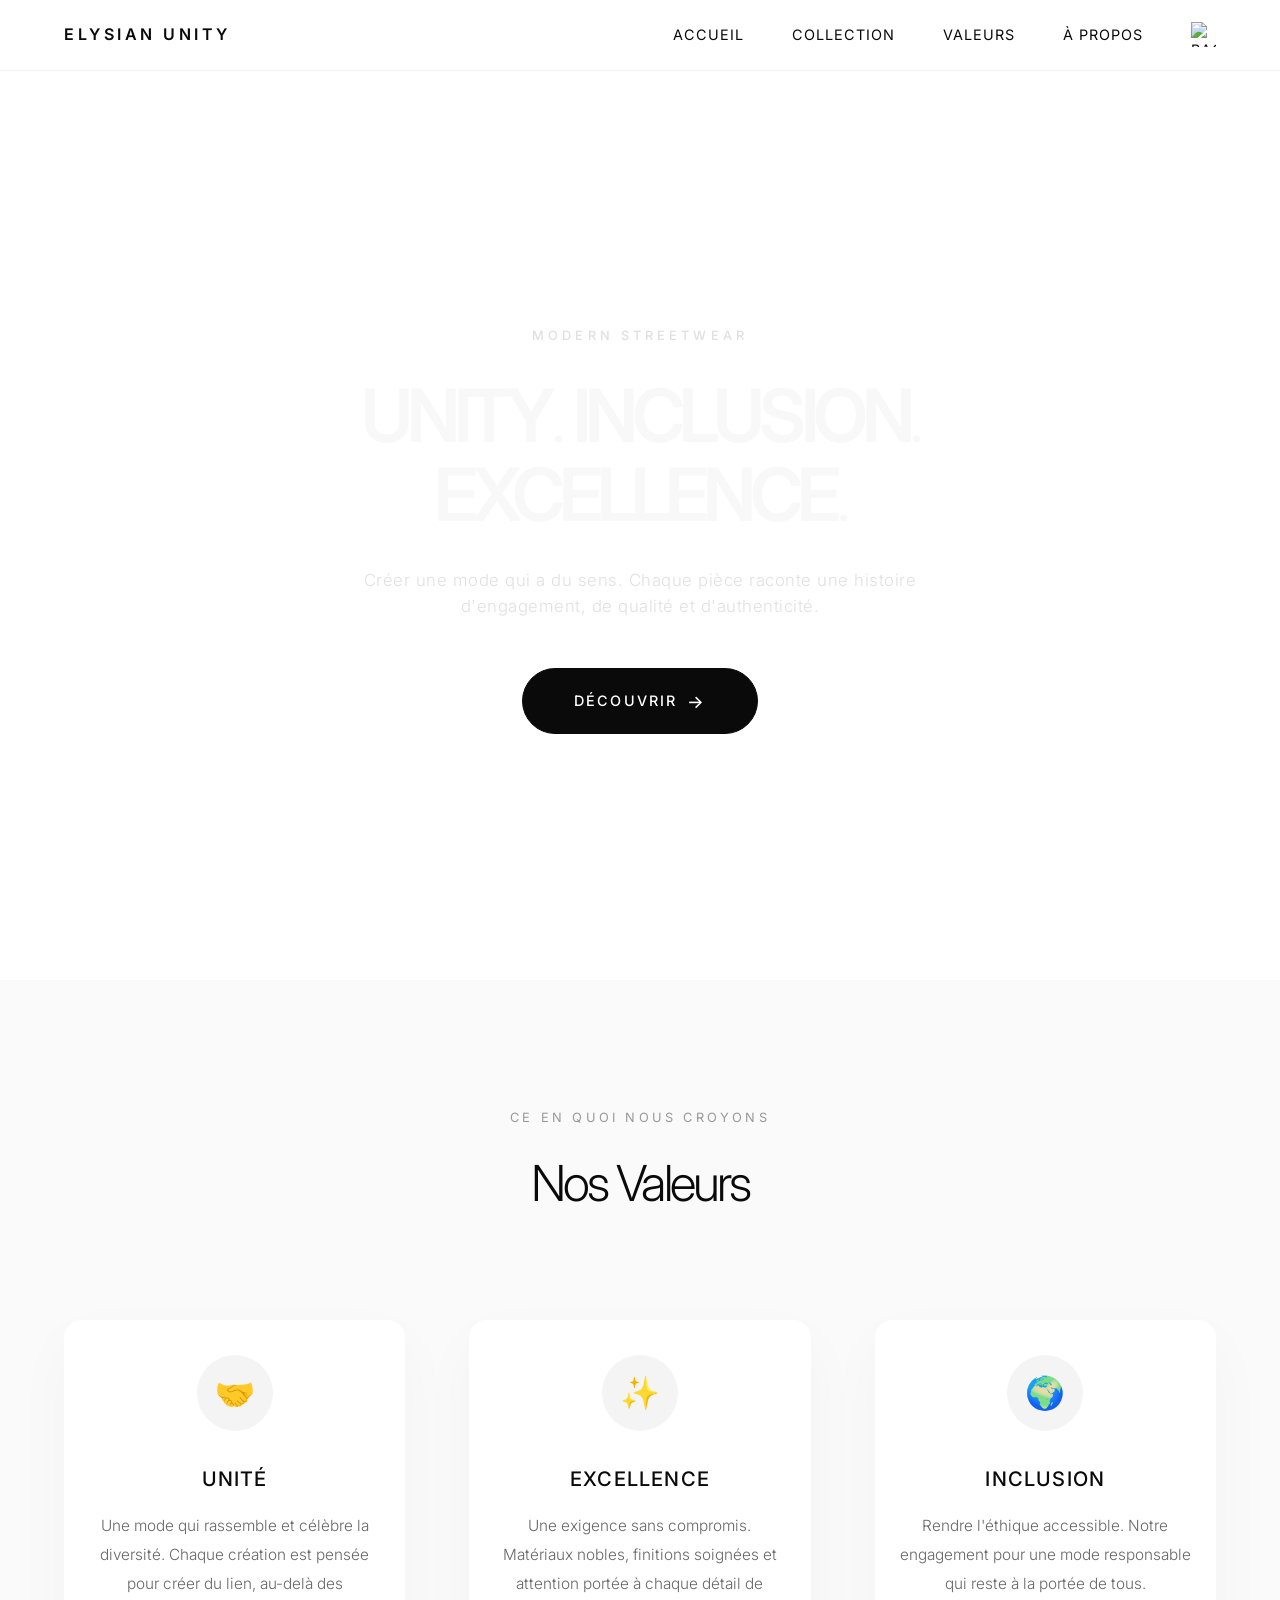
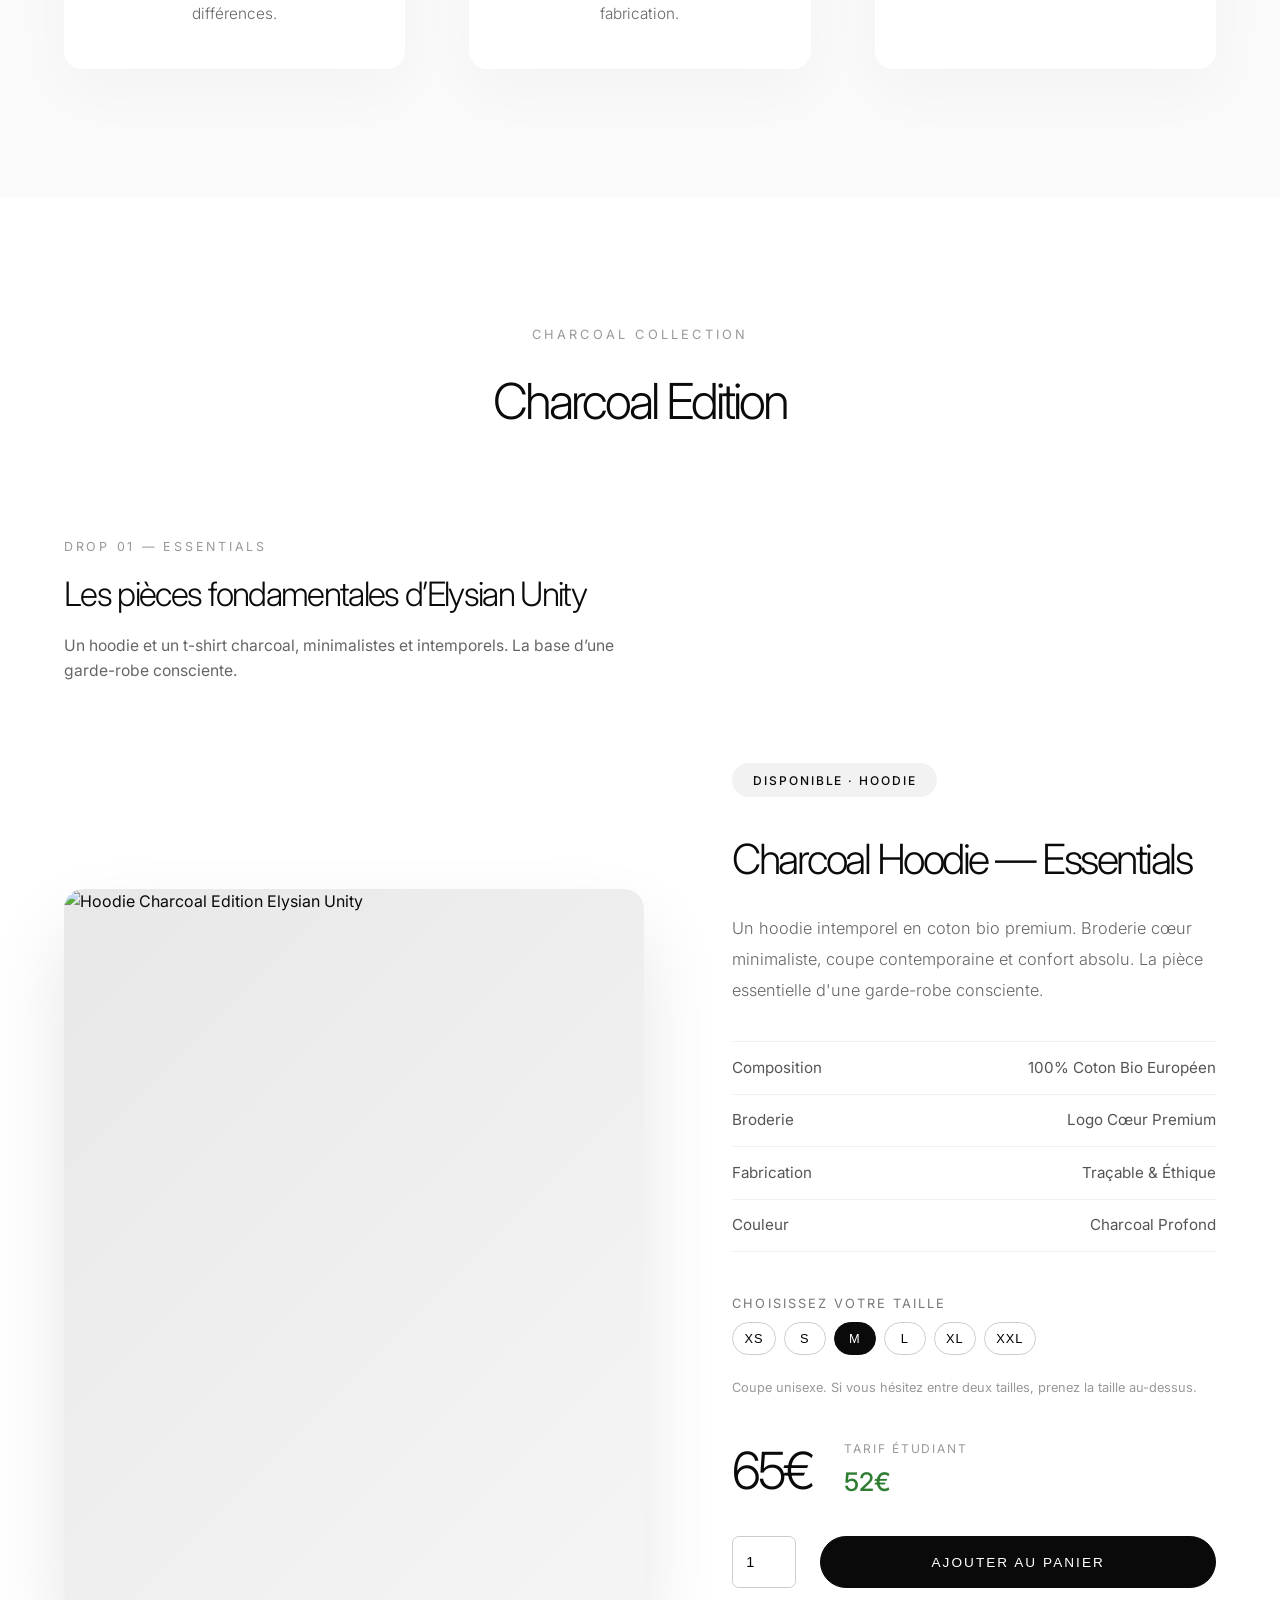
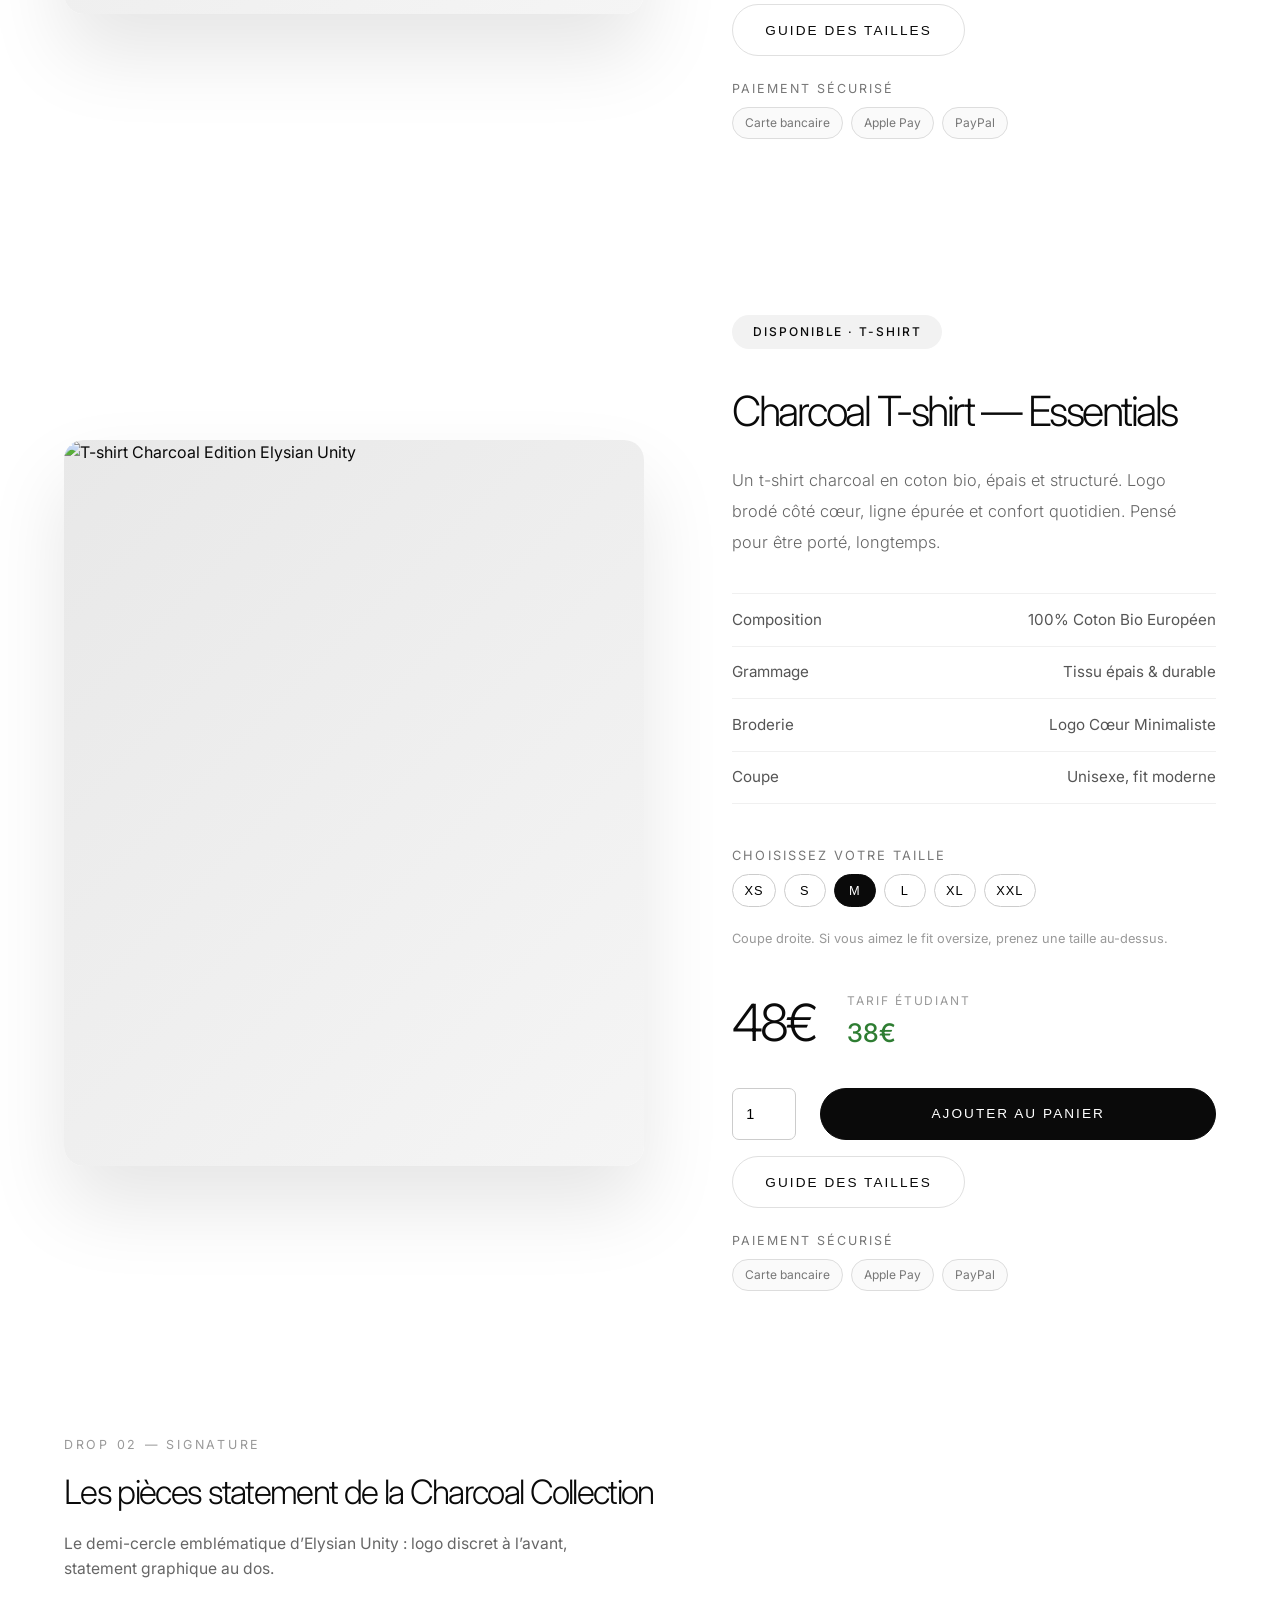
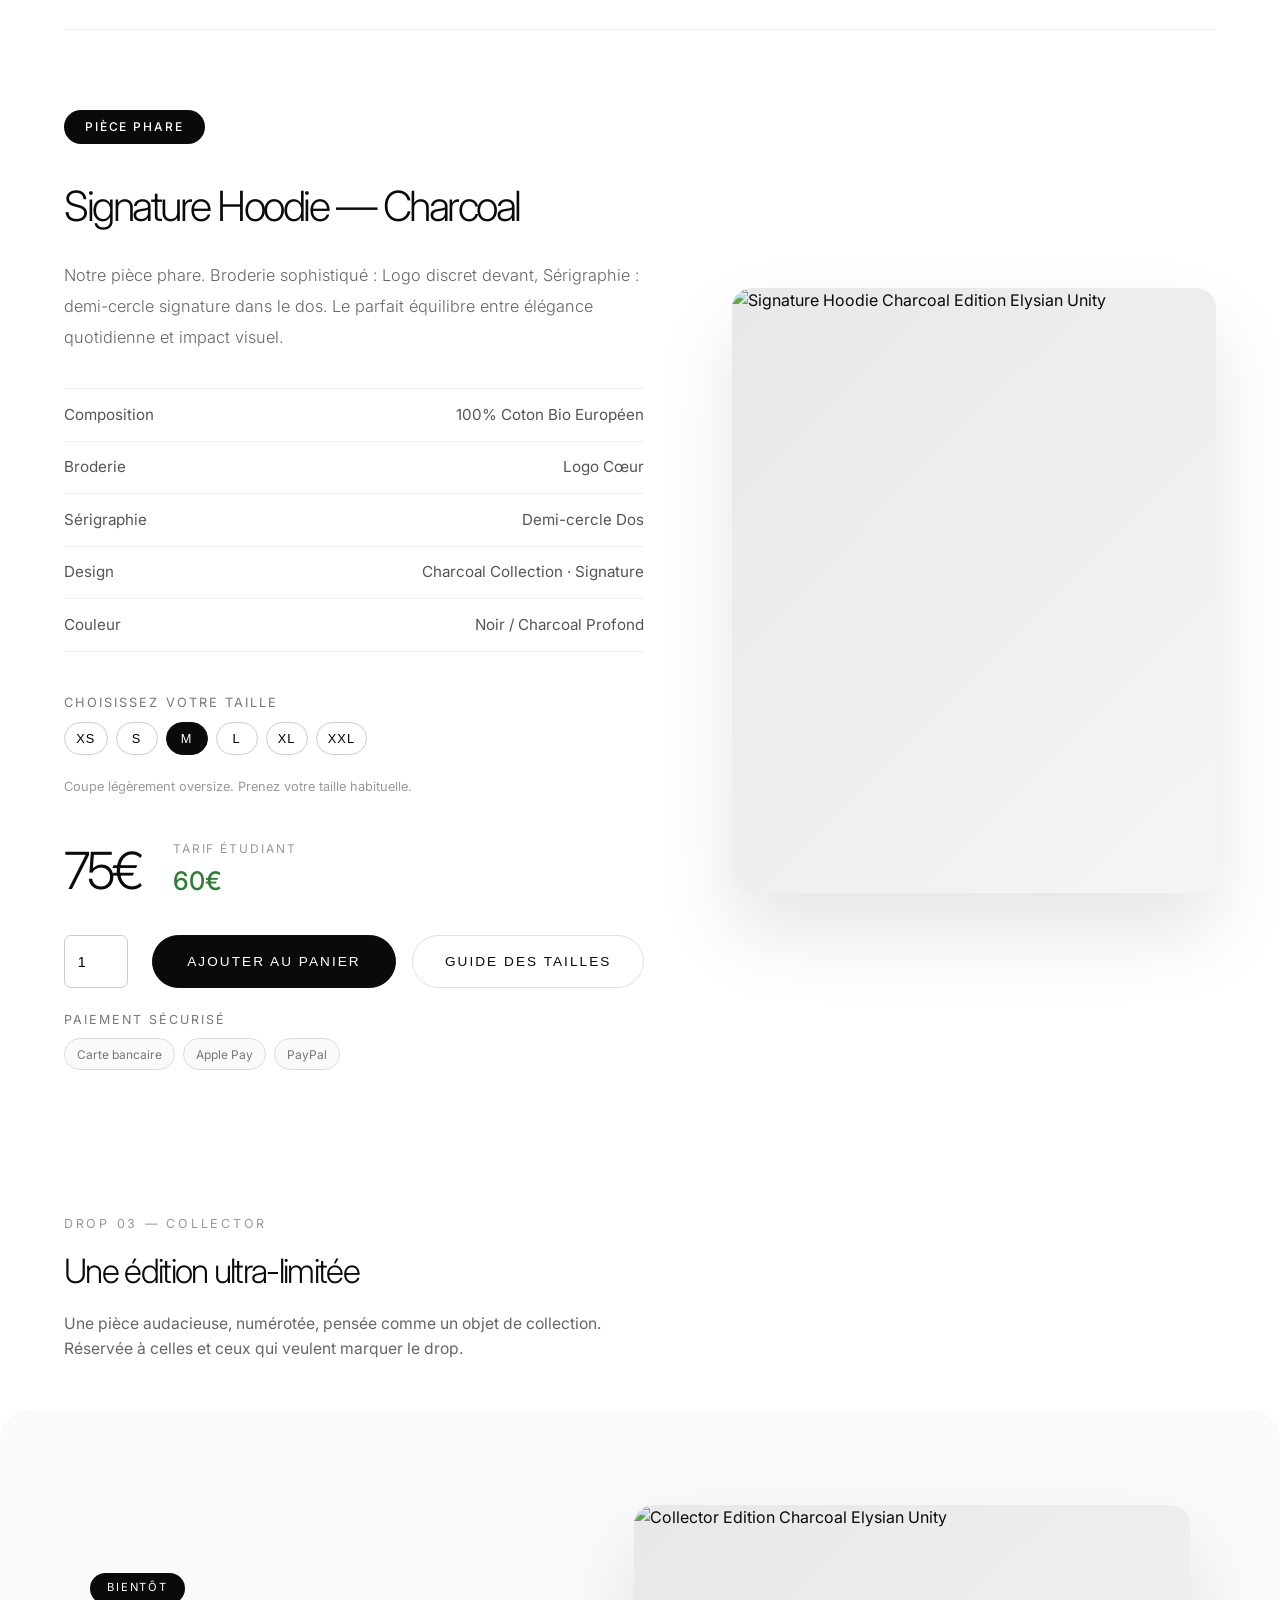
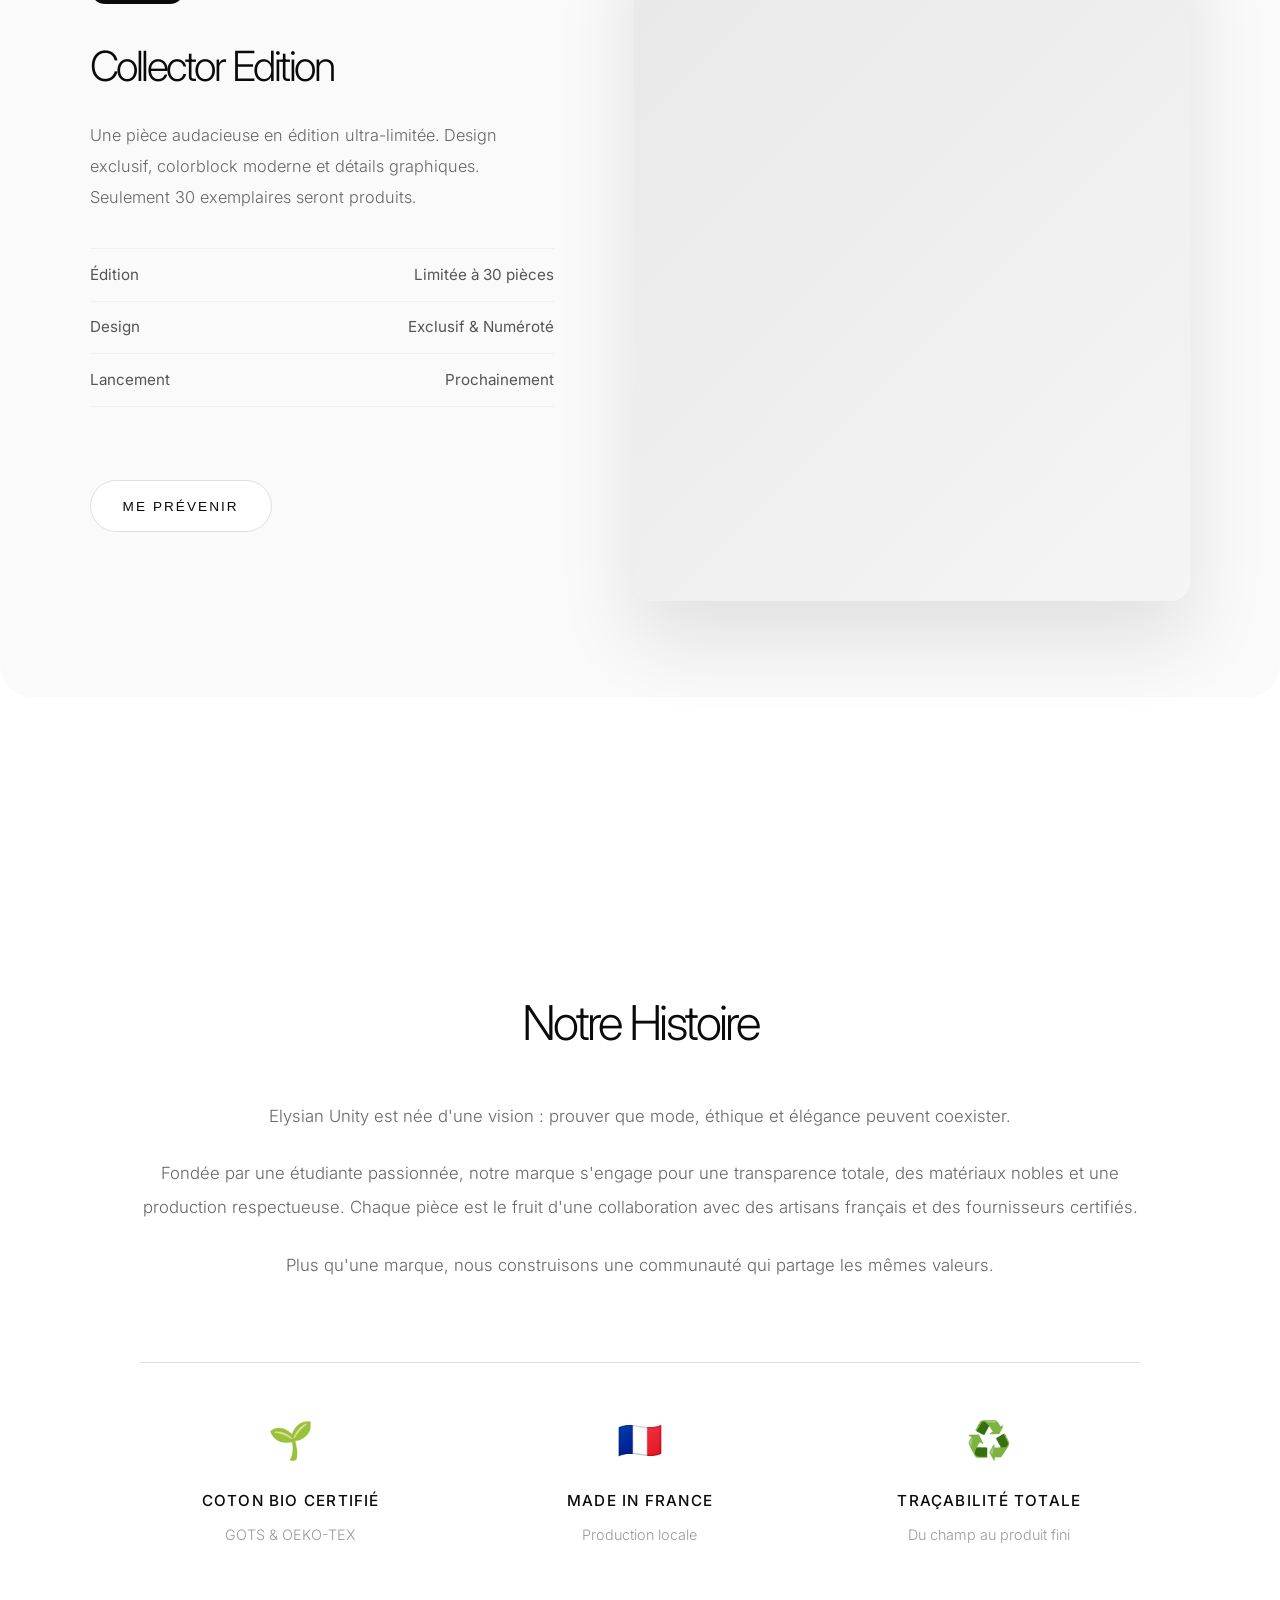
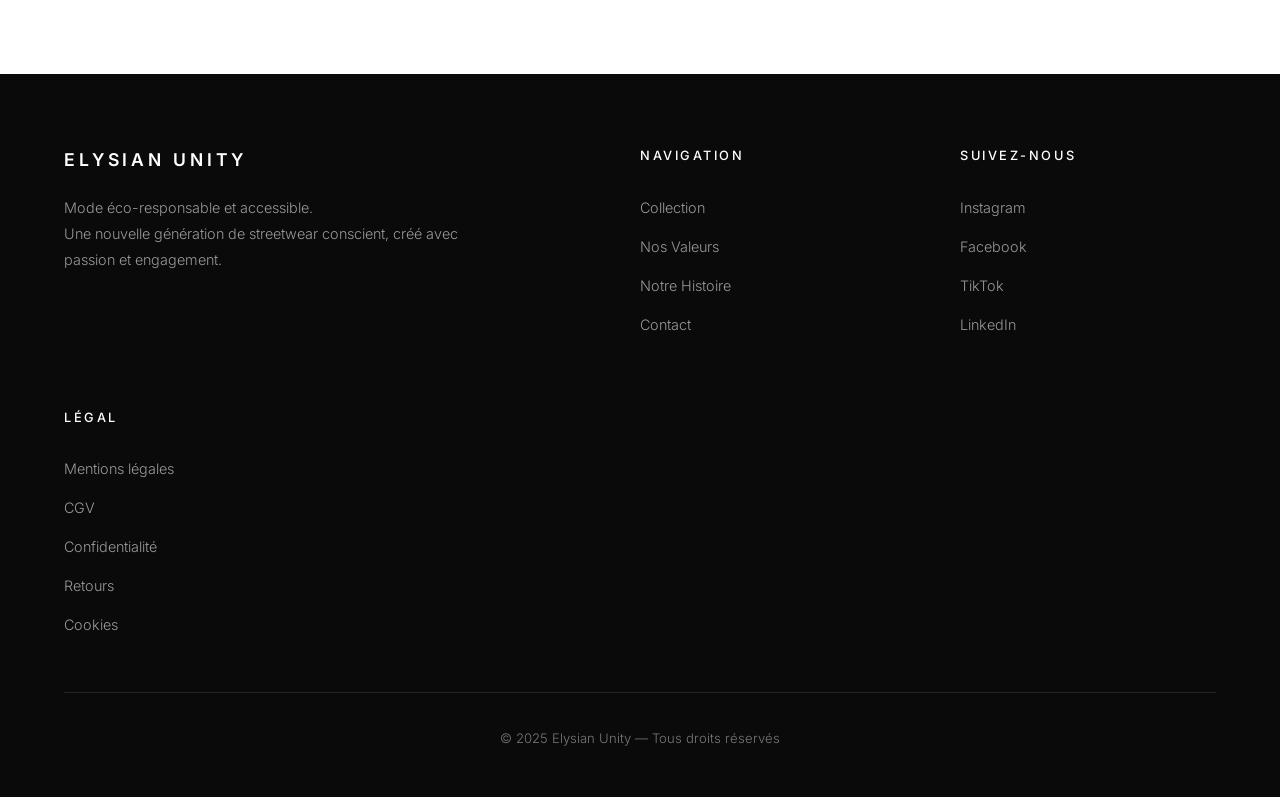
==== index.html @ bc94ec1a "feat: add full legal pages + fix student discount & checkout total calculation" ====
<!DOCTYPE html>
<html lang="fr">
<head>
    <meta charset="UTF-8">
    <meta name="viewport" content="width=device-width, initial-scale=1.0">
    <title>Elysian Unity - Official Website</title>
    <link href="https://fonts.googleapis.com/css2?family=Inter:wght@300;400;500;600;700&display=swap" rel="stylesheet">
    <link rel="stylesheet" href="globals.css">
    <link rel="icon" type="image/png" href="/public/favicon.png">
</head>
<body>
    <header>
        <nav>
            <div class="logo">ELYSIAN UNITY</div>
            <button id="nav-toggle" class="hamburger" aria-expanded="false" aria-controls="nav-menu" aria-label="Ouvrir le menu">
                <span class="hamburger-box">
                    <span class="hamburger-inner"></span>
                </span>
            </button>
            <div id="nav-menu" class="nav-menu">
                <ul class="nav-links">
                    <li><a href="#accueil">Accueil</a></li>
                    <li><a href="#collection">Collection</a></li>
                    <li><a href="#valeurs">Valeurs</a></li>
                    <li><a href="#about">À Propos</a></li>
                    <li>
                        <a href="./cart/checkout.html" class="cart-link">
                            <img src="/public/bag.png" alt="bag" width="25" height="25">
                            <span id="cart-counter"></span>
                        </a>
                    </li>
                </ul>
            </div>
        </nav>
    </header>

    <!-- Hero Section -->
    <section class="hero fade-in" id="accueil">
        <div class="hero-content">
            <div class="hero-subtitle">Modern Streetwear</div>
            <h1><strong>UNITY</strong>. <strong>INCLUSION</strong>. <strong>EXCELLENCE</strong>.</h1>
            <p class="hero-description">
                Créer une mode qui a du sens. Chaque pièce raconte une histoire d'engagement, de qualité et d'authenticité.
            </p>
            <a href="#collection" class="cta-button">
                DÉCOUVRIR
                <span>→</span>
            </a>
        </div>
    </section>

    <!-- Values Section -->
    <section class="values" id="valeurs">
        <div class="values-container">
            <div class="section-header">
                <div class="section-subtitle">Ce en quoi nous croyons</div>
                <h2 class="section-title">Nos Valeurs</h2>
            </div>
            <div class="values-grid">
                <div class="value-card">
                    <div class="value-icon">🤝</div>
                    <h3>Unité</h3>
                    <p>Une mode qui rassemble et célèbre la diversité. Chaque création est pensée pour créer du lien, au-delà des différences.</p>
                </div>
                <div class="value-card">
                    <div class="value-icon">✨</div>
                    <h3>Excellence</h3>
                    <p>Une exigence sans compromis. Matériaux nobles, finitions soignées et attention portée à chaque détail de fabrication.</p>
                </div>
                <div class="value-card">
                    <div class="value-icon">🌍</div>
                    <h3>Inclusion</h3>
                    <p>Rendre l'éthique accessible. Notre engagement pour une mode responsable qui reste à la portée de tous.</p>
                </div>
            </div>
        </div>
    </section>

    <!-- Products Section -->
    <section class="products" id="collection">
        <div class="products-container">
            <!-- En-tête collection -->
            <div class="section-header">
                <div class="section-subtitle">Charcoal Collection</div>
                <h2 class="section-title">Charcoal Edition</h2>
            </div>

            <!-- DROP 01 – Essentials -->
            <div class="drop-header">
                <div class="drop-kicker">Drop 01 — Essentials</div>
                <h3 class="drop-title">Les pièces fondamentales d’Elysian Unity</h3>
                <p class="drop-subtitle">
                    Un hoodie et un t-shirt charcoal, minimalistes et intemporels. La base d’une garde-robe consciente.
                </p>
            </div>

            <!-- Hoodie Essentials -->
            <div class="product-hero">
                <div class="product-image-large">
                    <img src="/public/charcoal_hoodie.png" alt="Hoodie Charcoal Edition Elysian Unity">
                </div>
                <div class="product-details">
                    <span class="product-tag">Disponible · Hoodie</span>
                    <h2>Charcoal Hoodie — Essentials</h2>
                    <p class="product-description">
                        Un hoodie intemporel en coton bio premium. Broderie cœur minimaliste, coupe contemporaine et confort absolu. La pièce essentielle d'une garde-robe consciente.
                    </p>
                    <ul class="product-features">
                        <li><span>Composition</span> <span>100% Coton Bio Européen</span></li>
                        <li><span>Broderie</span> <span>Logo Cœur Premium</span></li>
                        <li><span>Fabrication</span> <span>Traçable & Éthique</span></li>
                        <li><span>Couleur</span> <span>Charcoal Profond</span></li>
                    </ul>

                    <div class="product-meta" data-product="hoodie-essentials">
                        <div class="size-label">Choisissez votre taille</div>
                        <div class="size-options">
                            <button class="size-option">XS</button>
                            <button class="size-option">S</button>
                            <button class="size-option active">M</button>
                            <button class="size-option">L</button>
                            <button class="size-option">XL</button>
                            <button class="size-option">XXL</button>
                        </div>
                        <div class="size-helper">Coupe unisexe. Si vous hésitez entre deux tailles, prenez la taille au-dessus.</div>
                    </div>

                    <div class="product-pricing">
                        <div class="price-main">65€</div>
                        <div class="price-student">
                            <div class="price-student-label">Tarif Étudiant</div>
                            <div class="price-student-amount">52€</div>
                        </div>
                    </div>
                    <div class="product-cta">
                        <input class="qty-input" type="number" min="1" value="1" aria-label="Quantité">
                        <button class="btn-primary add-to-cart" 
                            data-id="hoodie-essentials" 
                            data-name="Hoodie Essentials"
                            data-price="65"
                            data-image="/public/charcoal_hoodie.png">
                            Ajouter au panier
                        </button>
                        <button class="btn-secondary size-guide-btn" data-product="hoodie">Guide des tailles</button>
                    </div>
                    <div class="payment-methods">
                        <div class="payment-title">Paiement sécurisé</div>
                        <div class="payment-pills">
                            <div class="payment-pill">Carte bancaire</div>
                            <div class="payment-pill">Apple Pay</div>
                            <div class="payment-pill">PayPal</div>
                        </div>
                    </div>
                </div>
            </div>

            <!-- T-shirt Essentials -->
            <div class="product-hero" style="margin-top: 3rem;">
                <div class="product-image-large">
                    <img src="/public/charcoal_tshirt.png" alt="T-shirt Charcoal Edition Elysian Unity">
                </div>
                <div class="product-details">
                    <span class="product-tag">Disponible · T-shirt</span>
                    <h2>Charcoal T-shirt — Essentials</h2>
                    <p class="product-description">
                        Un t-shirt charcoal en coton bio, épais et structuré. Logo brodé côté cœur, ligne épurée et confort quotidien. Pensé pour être porté, longtemps.
                    </p>
                    <ul class="product-features">
                        <li><span>Composition</span> <span>100% Coton Bio Européen</span></li>
                        <li><span>Grammage</span> <span>Tissu épais & durable</span></li>
                        <li><span>Broderie</span> <span>Logo Cœur Minimaliste</span></li>
                        <li><span>Coupe</span> <span>Unisexe, fit moderne</span></li>
                    </ul>

                    <div class="product-meta" data-product="tshirt-essentials">
                        <div class="size-label">Choisissez votre taille</div>
                        <div class="size-options">
                            <button class="size-option">XS</button>
                            <button class="size-option">S</button>
                            <button class="size-option active">M</button>
                            <button class="size-option">L</button>
                            <button class="size-option">XL</button>
                            <button class="size-option">XXL</button>
                        </div>
                        <div class="size-helper">Coupe droite. Si vous aimez le fit oversize, prenez une taille au-dessus.</div>
                    </div>

                    <div class="product-pricing">
                        <div class="price-main">48€</div>
                        <div class="price-student">
                            <div class="price-student-label">Tarif Étudiant</div>
                            <div class="price-student-amount">38€</div>
                        </div>
                    </div>
                    <div class="product-cta">
                        <input class="qty-input" type="number" min="1" value="1" aria-label="Quantité" style="width:64px; margin-right:0.5rem;">
                        <button class="btn-primary add-to-cart" 
                            data-id="tshirt-essentials" 
                            data-name="T-shirt Essentials"
                            data-price="45"
                            data-image="/public/charcoal_tshirt.png">
                            Ajouter au panier
                        </button>
                        <button class="btn-secondary size-guide-btn" data-product="tshirt">Guide des tailles</button>
                    </div>
                    <div class="payment-methods">
                        <div class="payment-title">Paiement sécurisé</div>
                        <div class="payment-pills">
                            <div class="payment-pill">Carte bancaire</div>
                            <div class="payment-pill">Apple Pay</div>
                            <div class="payment-pill">PayPal</div>
                        </div>
                    </div>
                </div>
            </div>

            <!-- DROP 02 – Signature -->
            <div class="drop-header">
                <div class="drop-kicker">Drop 02 — Signature</div>
                <h3 class="drop-title">Les pièces statement de la Charcoal Collection</h3>
                <p class="drop-subtitle">
                    Le demi-cercle emblématique d’Elysian Unity : logo discret à l’avant, statement graphique au dos.
                </p>
            </div>

            <!-- Signature Edition -->
            <div class="product-hero" style="padding-top: 3rem; border-top: 1px solid #f0f0f0;">
                <div class="product-details">
                    <span class="product-tag" style="background: #0a0a0a; color: white;">Pièce phare</span>
                    <h2>Signature Hoodie — Charcoal</h2>
                    <p class="product-description">
                        Notre pièce phare. Broderie sophistiqué : Logo discret devant, Sérigraphie : demi-cercle signature dans le dos. 
                        Le parfait équilibre entre élégance quotidienne et impact visuel.
                    </p>
                    <ul class="product-features">
                        <li><span>Composition</span> <span>100% Coton Bio Européen</span></li>
                        <li><span>Broderie</span> <span>Logo Cœur</span></li>
                        <li><span>Sérigraphie</span> <span>Demi-cercle Dos</span></li>
                        <li><span>Design</span> <span>Charcoal Collection · Signature</span></li>
                        <li><span>Couleur</span> <span>Noir / Charcoal Profond</span></li>
                    </ul>

                    <div class="product-meta" data-product="hoodie-signature">
                        <div class="size-label">Choisissez votre taille</div>
                        <div class="size-options">
                            <button class="size-option">XS</button>
                            <button class="size-option">S</button>
                            <button class="size-option active">M</button>
                            <button class="size-option">L</button>
                            <button class="size-option">XL</button>
                            <button class="size-option">XXL</button>
                        </div>
                        <div class="size-helper">Coupe légèrement oversize. Prenez votre taille habituelle.</div>
                    </div>

                    <div class="product-pricing">
                        <div class="price-main">75€</div>
                        <div class="price-student">
                            <div class="price-student-label">Tarif Étudiant</div>
                            <div class="price-student-amount">60€</div>
                        </div>
                    </div>
                    <div class="product-cta">
                        <input class="qty-input" type="number" min="1" value="1" aria-label="Quantité" style="width:64px; margin-right:0.5rem;">
                        <button class="btn-primary add-to-cart"
                            data-id="hoodie-signature"
                            data-name="Signature Hoodie"
                            data-price="75"
                            data-image="/public/charcoal edition drop 2.png">
                            Ajouter au panier
                        </button>
                        <button class="btn-secondary size-guide-btn" data-product="hoodie">Guide des tailles</button>
                    </div>
                    <div class="payment-methods">
                        <div class="payment-title">Paiement sécurisé</div>
                        <div class="payment-pills">
                            <div class="payment-pill">Carte bancaire</div>
                            <div class="payment-pill">Apple Pay</div>
                            <div class="payment-pill">PayPal</div>
                        </div>
                    </div>
                </div>
                <div class="product-image-large">
                    <img src="/public/charcoal edition drop 2.png" alt="Signature Hoodie Charcoal Edition Elysian Unity">
                </div>
            </div>

            <!-- DROP 03 – Collector -->
            <div class="drop-header">
                <div class="drop-kicker">Drop 03 — Collector</div>
                <h3 class="drop-title">Une édition ultra-limitée</h3>
                <p class="drop-subtitle">
                    Une pièce audacieuse, numérotée, pensée comme un objet de collection. Réservée à celles et ceux qui veulent marquer le drop.
                </p>
            </div>

            <!-- Secondary Product -->
            <div class="product-secondary">
                <div class="product-details">
                    <span class="coming-soon-badge">Bientôt</span>
                    <h2>Collector Edition</h2>
                    <p class="product-description">
                        Une pièce audacieuse en édition ultra-limitée. Design exclusif, colorblock moderne et détails graphiques. 
                        Seulement 30 exemplaires seront produits.
                    </p>
                    <ul class="product-features">
                        <li><span>Édition</span> <span>Limitée à 30 pièces</span></li>
                        <li><span>Design</span> <span>Exclusif & Numéroté</span></li>
                        <li><span>Lancement</span> <span>Prochainement</span></li>
                    </ul>
                    <button class="btn-secondary" style="margin-top: 2rem;">Me prévenir</button>
                </div>
                <div class="product-image-large">
                    <img src="/public/limited_edition.jpg" alt="Collector Edition Charcoal Elysian Unity">
                </div>
            </div>
        </div>
    </section>

    <!-- About Section -->
    <section class="about" id="about">
        <div class="about-container">
            <h2>Notre Histoire</h2>
            <p class="about-text">
                Elysian Unity est née d'une vision : prouver que mode, éthique et élégance peuvent coexister. 
            </p>
            <p class="about-text">
                Fondée par une étudiante passionnée, notre marque s'engage pour une transparence totale, des matériaux nobles et une production respectueuse. Chaque pièce est le fruit d'une collaboration avec des artisans français et des fournisseurs certifiés.
            </p>
            <p class="about-text">
                Plus qu'une marque, nous construisons une communauté qui partage les mêmes valeurs.
            </p>

            <div class="about-commitment">
                <div class="commitment-item">
                    <div class="commitment-icon">🌱</div>
                    <h4>Coton Bio Certifié</h4>
                    <p>GOTS & OEKO-TEX</p>
                </div>
                <div class="commitment-item">
                    <div class="commitment-icon">🇫🇷</div>
                    <h4>Made in France</h4>
                    <p>Production locale</p>
                </div>
                <div class="commitment-item">
                    <div class="commitment-icon">♻️</div>
                    <h4>Traçabilité Totale</h4>
                    <p>Du champ au produit fini</p>
                </div>
            </div>
        </div>
    </section>

    <!-- MODAL GLOBAL GUIDE DES TAILLES -->
    <div id="size-guide-modal" class="size-modal" aria-hidden="true">
        <div class="size-modal-backdrop"></div>
        <div class="size-modal-dialog" role="dialog" aria-modal="true" aria-labelledby="size-guide-title">
            <button class="size-modal-close" aria-label="Fermer">&times;</button>

            <h2 id="size-guide-title">Guide des tailles</h2>
            <p class="size-modal-intro">
                Nos pièces ont une coupe unisexe. Si vous hésitez entre deux tailles, 
                choisissez la taille au-dessus pour un effet plus confort / oversize.
            </p>

            <div class="size-tabs">
                <button class="size-tab active" data-tab="hoodie">Hoodie</button>
                <button class="size-tab" data-tab="tshirt">T-shirt</button>
            </div>

            <div class="size-panel active" id="size-panel-hoodie">
                <h3>Hoodies — Coupe unisexe</h3>
                <p class="size-note">Mesures en cm (à plat). Comparez avec un hoodie qui vous va bien.</p>

                <div class="size-table-wrapper">
                    <table class="size-table">
                        <thead>
                            <tr>
                                <th>Taille</th>
                                <th>Poitrine</th>
                                <th>Longueur</th>
                                <th>Manches</th>
                            </tr>
                        </thead>
                        <tbody>
                            <tr><td>XS</td><td>49</td><td>65</td><td>61</td></tr>
                            <tr><td>S</td><td>51.5</td><td>68</td><td>64</td></tr>
                            <tr><td>M</td><td>54</td><td>72</td><td>65.5</td></tr>
                            <tr><td>L</td><td>57</td><td>74</td><td>67</td></tr>
                            <tr><td>XL</td><td>60</td><td>76</td><td>68.5</td></tr>
                            <tr><td>XXL</td><td>63</td><td>78</td><td>70</td></tr>
                        </tbody>
                    </table>
                </div>

                <ul class="size-tips">
                    <li>Fit classique : prenez votre taille habituelle.</li>
                    <li>Effet oversize : prenez une taille au-dessus.</li>
                    <li>Entre deux tailles : privilégiez la taille supérieure.</li>
                </ul>
            </div>

            <div class="size-panel" id="size-panel-tshirt">
                <h3>T-shirts — Coupe droite unisexe</h3>
                <p class="size-note">Mesures en cm (à plat).</p>

                <div class="size-table-wrapper">
                    <table class="size-table">
                        <thead>
                            <tr>
                                <th>Taille</th>
                                <th>Poitrine</th>
                                <th>Longueur</th>
                            </tr>
                        </thead>
                        <tbody>
                            <tr><td>XS</td><td>47</td><td>67</td></tr>
                            <tr><td>S</td><td>49.5</td><td>69</td></tr>
                            <tr><td>M</td><td>52</td><td>72</td></tr>
                            <tr><td>L</td><td>55</td><td>74</td></tr>
                            <tr><td>XL</td><td>58</td><td>76</td></tr>
                            <tr><td>XXL</td><td>61</td><td>78</td></tr>
                        </tbody>
                    </table>
                </div>

                <ul class="size-tips">
                    <li>Fit classique : prenez votre taille habituelle.</li>
                    <li>Look loose streetwear : une taille au-dessus.</li>
                </ul>
            </div>
        </div>
    </div>

   <!-- Footer -->
<footer>
    <div class="footer-content">
        
        <div class="footer-brand">
            <h3>ELYSIAN UNITY</h3>
            <p>
                Mode éco-responsable et accessible.<br>
                Une nouvelle génération de streetwear conscient, créé avec passion et engagement.
            </p>
        </div>

        <div class="footer-links">
            <h4>Navigation</h4>
            <ul>
                <li><a href="#collection">Collection</a></li>
                <li><a href="#valeurs">Nos Valeurs</a></li>
                <li><a href="#about">Notre Histoire</a></li>
                <li><a href="#">Contact</a></li>
            </ul>
        </div>

        <div class="footer-links">
            <h4>Suivez-nous</h4>
            <ul>
                <li><a href="https://www.instagram.com/elysianunity/">Instagram</a></li>
                <li><a href="https://www.facebook.com/elysianunity">Facebook</a></li>
                <li><a href="#">TikTok</a></li>
                <li><a href="#">LinkedIn</a></li>
            </ul>
        </div>

        <!-- Nouvelle colonne totalement intégrée, même design -->
        <div class="footer-links">
            <h4>Légal</h4>
            <ul>
                <li><a href="/legal/mentions-legales.html">Mentions légales</a></li>
                <li><a href="/legal/cgv.html">CGV</a></li>
                <li><a href="/legal/confidentialite.html">Confidentialité</a></li>
                <li><a href="/legal/retours.html">Retours</a></li>
                <li><a href="/legal/cookies.html">Cookies</a></li>
            </ul>
        </div>

    </div>

    <div class="footer-bottom">
        <p>© 2025 Elysian Unity — Tous droits réservés</p>
    </div>
</footer>


    <!-- Cart utilities: enable add-to-cart handlers and counter -->
    <script src="/main.js"></script>
    <script src="/cart/checkout.js"></script>
</body>
</html>
---- globals.css ----
* {
            margin: 0;
            padding: 0;
            box-sizing: border-box;
        }

        html {
            scroll-behavior: smooth;
        }

        body {
            font-family: 'Inter', sans-serif;
            color: #0a0a0a;
            background: #ffffff;
            line-height: 1.6;
            overflow-x: hidden;
        }

        /* Animations */
        @keyframes fadeInUp {
            from {
                opacity: 0;
                transform: translateY(30px);
            }
            to {
                opacity: 1;
                transform: translateY(0);
            }
        }

        .fade-in {
            animation: fadeInUp 0.8s ease-out;
        }

        /* Header */
        header {
            background: rgba(255, 255, 255, 0.95);
            backdrop-filter: blur(20px);
            padding: 1.4rem 5%;
            position: fixed;
            width: 100%;
            top: 0;
            z-index: 1000;
            border-bottom: 1px solid rgba(0,0,0,0.05);
        }

        nav {
            display: flex;
            justify-content: space-between;
            align-items: center;
            max-width: 1600px;
            margin: 0 auto;
        }

        .logo {
            font-size: 1rem;
            font-weight: 600;
            letter-spacing: 0.22em;
            color: #0a0a0a;
            text-transform: uppercase;
        }

        .nav-links {
            display: flex;
            gap: 3rem;
            list-style: none;
        }

        .nav-links a {
            text-decoration: none;
            color: #0a0a0a;
            font-weight: 400;
            font-size: 0.9rem;
            letter-spacing: 0.07em;
            text-transform: uppercase;
            transition: opacity 0.3s cubic-bezier(0.4, 0, 0.2, 1);
            position: relative;
        }

        .nav-links a::after {
            content: '';
            position: absolute;
            bottom: -6px;
            left: 0;
            width: 0;
            height: 1px;
            background: #0a0a0a;
            transition: width 0.3s cubic-bezier(0.4, 0, 0.2, 1);
        }

        .nav-links a:hover::after {
            width: 100%;
        }
        
        #cart-counter {
        color: black;
        padding:2px 7px;
        font-size:0.75rem;
        border-radius:50%;
        margin-left:6px;
        display:none;
        }


        /* Hero Section */
        .hero {
            height: 100vh;
            display: flex;
            align-items: center;
            justify-content: center;
            text-align: center;
            position: relative;
            margin-top: 80px;
            padding: 2rem 5%;
            overflow: hidden;
        }

        .hero::before {
            content: '';
            position: absolute;
            inset: 0;
            background-image: url("/public/hero_image.png");
            background-size: cover;
            background-position: center;
            mix-blend-mode: multiply;
            pointer-events: none;
        }

        .hero-content {
            max-width: 900px;
            padding: 2rem;
            position: relative;
            z-index: 1;
        }

        .hero-subtitle {
            font-size: 0.8rem;
            letter-spacing: 0.32em;
            text-transform: uppercase;
            color: #e0e0e0;
            margin-bottom: 1.8rem;
            font-weight: 500;
        }

        .hero h1 {
            font-size: 4.6rem;
            font-weight: 300;
            margin-bottom: 2rem;
            letter-spacing: -0.08em;
            line-height: 1.08;
            color: #f8f8f8;
        }

        .hero h1 strong {
            font-weight: 600;
        }

        .hero-description {
            font-size: 1.05rem;
            color: #e0e0e0;
            margin-bottom: 3rem;
            font-weight: 300;
            letter-spacing: 0.03em;
            max-width: 650px;
            margin-left: auto;
            margin-right: auto;
        }

        .cta-button {
            display: inline-flex;
            align-items: center;
            justify-content: center;
            gap: 0.6rem;
            padding: 1.1rem 3.2rem;
            background: #0a0a0a;
            color: white;
            text-decoration: none;
            font-weight: 500;
            font-size: 0.9rem;
            letter-spacing: 0.15em;
            text-transform: uppercase;
            transition: all 0.3s cubic-bezier(0.4, 0, 0.2, 1);
            border-radius: 999px;
            border: 1px solid #0a0a0a;
        }

        .cta-button span {
            font-size: 1.1rem;
            transform: translateY(1px);
        }

        .cta-button:hover {
            background: #ffffff;
            color: #0a0a0a;
            transform: translateY(-2px);
        }

        /* Values Section */
        .values {
            padding: 8rem 5%;
            background: #fafafa;
        }

        .values-container {
            max-width: 1400px;
            margin: 0 auto;
        }

        .section-header {
            text-align: center;
            margin-bottom: 6rem;
        }

        .section-subtitle {
            font-size: 0.8rem;
            letter-spacing: 0.25em;
            text-transform: uppercase;
            color: #999;
            margin-bottom: 1rem;
        }

        .section-title {
            font-size: 3.1rem;
            font-weight: 300;
            letter-spacing: -0.06em;
        }

        .values-grid {
            display: grid;
            grid-template-columns: repeat(3, 1fr);
            gap: 4rem;
        }

        .value-card {
            text-align: center;
            padding: 2.2rem 1.5rem 2.6rem;
            border-radius: 18px;
            background: #ffffff;
            box-shadow: 0 22px 60px rgba(0,0,0,0.03);
            transition: transform 0.3s ease, box-shadow 0.3s ease;
        }

        .value-card:hover {
            transform: translateY(-6px);
            box-shadow: 0 28px 80px rgba(0,0,0,0.06);
        }

        .value-icon {
            width: 76px;
            height: 76px;
            margin: 0 auto 2rem;
            display: flex;
            align-items: center;
            justify-content: center;
            font-size: 2rem;
            background: #f4f4f4;
            border-radius: 50%;
        }

        .value-card h3 {
            font-size: 1.25rem;
            margin-bottom: 1rem;
            font-weight: 500;
            letter-spacing: 0.06em;
            text-transform: uppercase;
        }

        .value-card p {
            color: #666;
            font-size: 0.96rem;
            line-height: 1.9;
            font-weight: 300;
        }

        /* Product Showcase */
        .products {
            padding: 8rem 5% 10rem;
            background: #ffffff;
        }

        .products-container {
            max-width: 1600px;
            margin: 0 auto;
        }

        .product-hero {
            display: grid;
            grid-template-columns: 1.2fr 1fr;
            gap: 5.5rem;
            align-items: center;
            margin-bottom: 7rem;
        }

        .product-image-large {
            width: 100%;
            aspect-ratio: 4/5;
            background: linear-gradient(135deg, #e8e8e8 0%, #f5f5f5 100%);
            display: flex;
            align-items: center;
            justify-content: center;
            position: relative;
            overflow: hidden;
            border-radius: 20px;
            box-shadow: 0 40px 80px rgba(0,0,0,0.10);
            transform: translateY(0);
            transition: transform 0.35s ease, box-shadow 0.35s ease;
        }

        .product-image-large img {
            width: 100%;
            height: 100%;
            object-fit: cover;
        }

        .product-image-large:hover {
            transform: translateY(-8px);
            box-shadow: 0 55px 120px rgba(0,0,0,0.14);
        }

        .product-details {
            padding: 2rem 0;
        }

        .product-tag {
            display: inline-block;
            padding: 0.45rem 1.3rem;
            background: #f2f2f2;
            font-size: 0.75rem;
            letter-spacing: 0.16em;
            text-transform: uppercase;
            margin-bottom: 1.8rem;
            font-weight: 500;
            border-radius: 999px;
        }

        .product-details h2 {
            font-size: 2.6rem;
            font-weight: 300;
            margin-bottom: 1.3rem;
            letter-spacing: -0.06em;
        }

        .product-description {
            color: #666;
            font-size: 1.02rem;
            line-height: 1.9;
            margin-bottom: 2.2rem;
            font-weight: 300;
        }

        .product-features {
            list-style: none;
            margin-bottom: 2.6rem;
        }

        .product-features li {
            padding: 0.85rem 0;
            border-bottom: 1px solid #f0f0f0;
            font-size: 0.95rem;
            color: #555;
            display: flex;
            justify-content: space-between;
        }

        .product-features li:first-child {
            border-top: 1px solid #f0f0f0;
        }

        .product-pricing {
            display: flex;
            align-items: flex-end;
            gap: 2rem;
            margin-bottom: 1.5rem;
        }

        .price-main {
            font-size: 3.2rem;
            font-weight: 300;
            letter-spacing: -0.06em;
        }

        .price-student {
            padding-bottom: 0.6rem;
        }

        .price-student-label {
            font-size: 0.75rem;
            text-transform: uppercase;
            letter-spacing: 0.16em;
            color: #999;
            margin-bottom: 0.2rem;
        }

        .price-student-amount {
            font-size: 1.6rem;
            font-weight: 500;
            color: #2e7d32;
        }

        /* Tailles + paiement */
        .product-meta {
            margin-bottom: 2rem;
        }

        .size-label {
            font-size: 0.8rem;
            text-transform: uppercase;
            letter-spacing: 0.16em;
            color: #777;
            margin-bottom: 0.5rem;
        }

        .size-options {
            display: flex;
            flex-wrap: wrap;
            gap: 0.5rem;
            margin-bottom: 1.4rem;
        }

        .size-option {
            min-width: 42px;
            padding: 0.5rem 0.7rem;
            border-radius: 999px;
            border: 1px solid #ccc;
            background: white;
            font-size: 0.8rem;
            text-transform: uppercase;
            letter-spacing: 0.08em;
            cursor: pointer;
            transition: all 0.2s ease;
        }

        .size-option:hover {
            border-color: #0a0a0a;
        }

        .size-option.active {
            background: #0a0a0a;
            color: white;
            border-color: #0a0a0a;
        }

        .size-helper {
            font-size: 0.8rem;
            color: #999;
            margin-bottom: 1rem;
        }

        /* ===== Guide des tailles (modal) ===== */
        .size-modal {
            position: fixed;
            inset: 0;
            display: none;
            align-items: center;
            justify-content: center;
            z-index: 9999;
            font-family: 'Inter', sans-serif;
        }

        .size-modal.open {
            display: flex;
        }

        .size-modal-backdrop {
            position: absolute;
            inset: 0;
            background: rgba(0, 0, 0, 0.45);
            backdrop-filter: blur(3px);
        }

        .size-modal-dialog {
            position: relative;
            background: #ffffff;
            max-width: 720px;
            width: 90%;
            padding: 2rem 2.25rem;
            border-radius: 18px;
            box-shadow: 0 18px 45px rgba(0, 0, 0, 0.25);
            z-index: 1;
        }

        .size-modal-close {
            position: absolute;
            top: 1rem;
            right: 1.25rem;
            border: none;
            background: transparent;
            font-size: 1.6rem;
            cursor: pointer;
            line-height: 1;
            color: #111;
        }

        #size-guide-title {
            font-size: 1.4rem;
            margin-bottom: 0.5rem;
        }

        .size-modal-intro {
            font-size: 0.95rem;
            color: #555;
            margin-bottom: 1.25rem;
        }

        /* Onglets */
        .size-tabs {
            display: inline-flex;
            border-radius: 999px;
            background: #f3f3f3;
            padding: 0.25rem;
            margin-bottom: 1.5rem;
        }

        .size-tab {
            border: none;
            background: transparent;
            padding: 0.5rem 1.25rem;
            font-size: 0.9rem;
            cursor: pointer;
            border-radius: 999px;
            color: #555;
        }

        .size-tab.active {
            background: #111;
            color: #fff;
        }

        /* Panels */
        .size-panel {
            display: none;
        }

        .size-panel.active {
            display: block;
        }

        .size-note {
            font-size: 0.85rem;
            color: #666;
            margin-bottom: 0.75rem;
        }

        /* Tableau */
        .size-table-wrapper {
            overflow-x: auto;
            margin-bottom: 1rem;
        }

        .size-table {
            width: 100%;
            border-collapse: collapse;
            font-size: 0.9rem;
        }

        .size-table th,
        .size-table td {
            padding: 0.5rem 0.75rem;
            border-bottom: 1px solid #eee;
            text-align: left;
        }

        .size-table th {
            font-weight: 600;
            font-size: 0.85rem;
            color: #444;
        }

        .size-tips {
            list-style: disc;
            margin: 0.5rem 0 0;
            padding-left: 1.25rem;
            font-size: 0.85rem;
            color: #555;
        }

        .qty-input {
            width: 64px;
            padding: 0.6rem 0.8rem;
            border: 1px solid #ccc;
            border-radius: 7px;
            font-size: 0.9rem;
            margin-right: 0.5rem;
            
        }

        .product-cta {
            display: flex;
            gap: 1rem;
            flex-wrap: wrap;
            margin-bottom: 1.4rem;
        }

        .btn-primary {
            flex: 1 1 200px;
            padding: 1.1rem 2rem;
            background: #0a0a0a;
            color: white;
            border: 1px solid #0a0a0a;
            font-size: 0.85rem;
            letter-spacing: 0.15em;
            text-transform: uppercase;
            cursor: pointer;
            transition: all 0.3s cubic-bezier(0.4, 0, 0.2, 1);
            font-weight: 500;
            border-radius: 999px;
        }

        .btn-primary:hover {
            background: white;
            color: #0a0a0a;
        }

        .btn-secondary {
            padding: 1.1rem 2rem;
            background: white;
            color: #0a0a0a;
            border: 1px solid #e0e0e0;
            font-size: 0.85rem;
            letter-spacing: 0.15em;
            text-transform: uppercase;
            cursor: pointer;
            transition: all 0.3s cubic-bezier(0.4, 0, 0.2, 1);
            font-weight: 500;
            border-radius: 999px;
        }

        .btn-secondary:hover {
            border-color: #0a0a0a;
        }

        .payment-methods {
            font-size: 0.78rem;
            color: #777;
        }

        .payment-title {
            text-transform: uppercase;
            letter-spacing: 0.16em;
            margin-bottom: 0.5rem;
        }

        .payment-pills {
            display: flex;
            flex-wrap: wrap;
            gap: 0.5rem;
        }

        .payment-pill {
            padding: 0.35rem 0.75rem;
            border-radius: 999px;
            border: 1px solid #ddd;
            font-size: 0.75rem;
            background: #fafafa;
        }

        /* DROP headers */
        .drop-header {
            margin: 5rem 0 3rem;
        }

        .drop-kicker {
            font-size: 0.78rem;
            letter-spacing: 0.22em;
            text-transform: uppercase;
            color: #999;
            margin-bottom: 0.6rem;
        }

        .drop-title {
            font-size: 2.1rem;
            font-weight: 300;
            letter-spacing: -0.05em;
        }

        .drop-subtitle {
            font-size: 0.98rem;
            color: #666;
            margin-top: 0.8rem;
            max-width: 560px;
        }

        /* Secondary Product */
        .product-secondary {
            display: grid;
            grid-template-columns: 1fr 1.2fr;
            gap: 5rem;
            align-items: center;
            padding: 6rem 7vw;
            background: #fafafa;
            margin: 2rem -5vw 0;
            border-radius: 32px;
        }

        .coming-soon-badge {
            display: inline-block;
            padding: 0.4rem 1.1rem;
            background: #0a0a0a;
            color: white;
            font-size: 0.7rem;
            letter-spacing: 0.16em;
            text-transform: uppercase;
            margin-bottom: 1.8rem;
            border-radius: 999px;
        }

        /* About Section */
        .about {
            padding: 8rem 5%;
            background: white;
        }

        .about-container {
            max-width: 1000px;
            margin: 0 auto;
            text-align: center;
        }

        .about h2 {
            font-size: 3rem;
            font-weight: 300;
            margin-bottom: 2.4rem;
            letter-spacing: -0.06em;
        }

        .about-text {
            font-size: 1.05rem;
            color: #666;
            line-height: 2;
            margin-bottom: 1.5rem;
            font-weight: 300;
        }

        .about-commitment {
            display: grid;
            grid-template-columns: repeat(3, 1fr);
            gap: 3rem;
            margin-top: 5rem;
            padding-top: 3rem;
            border-top: 1px solid #e0e0e0;
        }

        .commitment-item {
            text-align: center;
        }

        .commitment-icon {
            font-size: 2.3rem;
            margin-bottom: 1.2rem;
        }

        .commitment-item h4 {
            font-size: 0.95rem;
            margin-bottom: 0.6rem;
            font-weight: 500;
            letter-spacing: 0.08em;
            text-transform: uppercase;
        }

        .commitment-item p {
            font-size: 0.9rem;
            color: #999;
            font-weight: 300;
        }

        /* Footer */
        footer {
            background: #0a0a0a;
            color: white;
            padding: 4.5rem 5% 3rem;
        }

        .footer-content {
            max-width: 1600px;
            margin: 0 auto;
            display: grid;
            grid-template-columns: 2fr 1fr 1fr;
            gap: 4rem;
            margin-bottom: 3rem;
        }

        .footer-brand h3 {
            font-size: 1.1rem;
            letter-spacing: 0.22em;
            margin-bottom: 1.3rem;
            font-weight: 600;
        }

        .footer-brand p {
            color: #999;
            font-size: 0.9rem;
            line-height: 1.8;
            font-weight: 300;
            max-width: 420px;
        }

        .footer-links h4 {
            font-size: 0.8rem;
            letter-spacing: 0.2em;
            text-transform: uppercase;
            margin-bottom: 1.3rem;
            font-weight: 500;
        }

        .footer-links ul {
            list-style: none;
        }

        .footer-links a {
            color: #999;
            text-decoration: none;
            font-size: 0.9rem;
            display: block;
            padding: 0.5rem 0;
            transition: color 0.3s;
            font-weight: 300;
        }

        .footer-links a:hover {
            color: white;
        }

        .footer-bottom {
            text-align: center;
            padding-top: 2.2rem;
            border-top: 1px solid rgba(255,255,255,0.1);
            color: #777;
            font-size: 0.82rem;
            font-weight: 300;
        }

        /* Responsive */
        @media (max-width: 1024px) {
            .hero h1 {
                font-size: 3.5rem;
            }

            .product-hero,
            .product-secondary {
                grid-template-columns: 1fr;
                gap: 3rem;
            }

            .values-grid {
                grid-template-columns: 1fr;
                gap: 3rem;
            }

            .about-commitment {
                grid-template-columns: 1fr;
                gap: 2.5rem;
            }

            .footer-content {
                grid-template-columns: 1fr;
                gap: 3rem;
            }

            .product-secondary {
                margin: 2rem 0 0;
                border-radius: 24px;
                padding-inline: 2rem;
            }
        }

        @media (max-width: 768px) {
            header {
                padding-inline: 1.5rem;
            }

            nav {
                gap: 1.5rem;
            }

            .nav-links {
                gap: 1.4rem;
                font-size: 0.8rem;
            }

            .hero {
                padding-inline: 1.5rem;
            }

            .hero h1 {
                font-size: 2.6rem;
            }

            .section-title {
                font-size: 2.3rem;
            }

            .product-details h2 {
                font-size: 2rem;
            }

            .about h2 {
                font-size: 2.3rem;
            }

            .product-image-large {
                box-shadow: 0 30px 60px rgba(0,0,0,0.12);
            }
        }

        /* Utility: make media elements fluid */
        img, picture, video, svg {
            max-width: 100%;
            height: auto;
            display: block;
        }

        /* Smaller devices: improve spacing and typography */
        @media (max-width: 480px) {
            header { padding: 0.8rem 1rem; }
            .logo { font-size: 0.9rem; }
            .nav-links { display: none; }
            .hero { padding: 2rem 1rem; height: auto; }
            .hero h1 { font-size: 1.8rem; }
            .cta-button { padding: 0.9rem 1.2rem; font-size: 0.85rem; }
            .values { padding: 3rem 1rem; }
            .products { padding: 3rem 1rem; }
            .product-hero { gap: 2rem; }
            .product-details h2 { font-size: 1.6rem; }
            .section-title { font-size: 1.6rem; }
            .price-main { font-size: 2rem; }
            .btn-primary, .btn-secondary { width: 100%; }
            .values-grid, .about-commitment { gap: 1.4rem; }
        }

        
        @media (max-width: 600px) {
            .size-modal-dialog {
                padding: 1.5rem 1.25rem;
            }
        }

/* Hamburger menu styles */
.hamburger {
    display: none; /* shown only on small screens */
    appearance: none;
    border: 0;
    background: transparent;
    padding: 0.5rem;
    margin-left: 0.5rem;
    cursor: pointer;
}
.hamburger-box {
    display: inline-block;
    width: 28px;
    height: 18px;
    position: relative;
}
.hamburger-inner,
.hamburger-inner::before,
.hamburger-inner::after {
    display: block;
    background-color: #0a0a0a;
    height: 2px;
    border-radius: 2px;
    position: absolute;
    width: 100%;
    transition: transform 0.25s ease, opacity 0.2s ease;
}
.hamburger-inner { top: 50%; transform: translateY(-50%); }
.hamburger-inner::before { content: ''; top: -8px; }
.hamburger-inner::after { content: ''; top: 8px; }

/* Nav menu - hidden on small screens until toggled */
.nav-menu { display: block; }

@media (max-width: 768px) {
    .nav-links { display: none; }
    .hamburger { display: inline-block; }
    .nav-menu {
        display: none;
        position: absolute;
        right: 1rem;
        top: 64px;
        background: white;
        border-radius: 8px;
        box-shadow: 0 10px 30px rgba(0,0,0,0.08);
        padding: 0.75rem 1rem;
        min-width: 180px;
        z-index: 1100;
    }
    .nav-menu .nav-links { display: flex; flex-direction: column; gap: 0.5rem; }
    .nav-menu .nav-links a { padding: 0.5rem 0; display: block; }
    .nav-menu a.back-link { padding: 0.5rem 0; display: block; }

    /* When nav is open, show the menu */
    body.nav-open .nav-menu { display: block; }

    /* Hamburger open state transform */
    body.nav-open .hamburger-inner { transform: rotate(45deg); }
    body.nav-open .hamburger-inner::before { transform: rotate(90deg) translateX(0); top: 0; }
    body.nav-open .hamburger-inner::after { opacity: 0; }
}
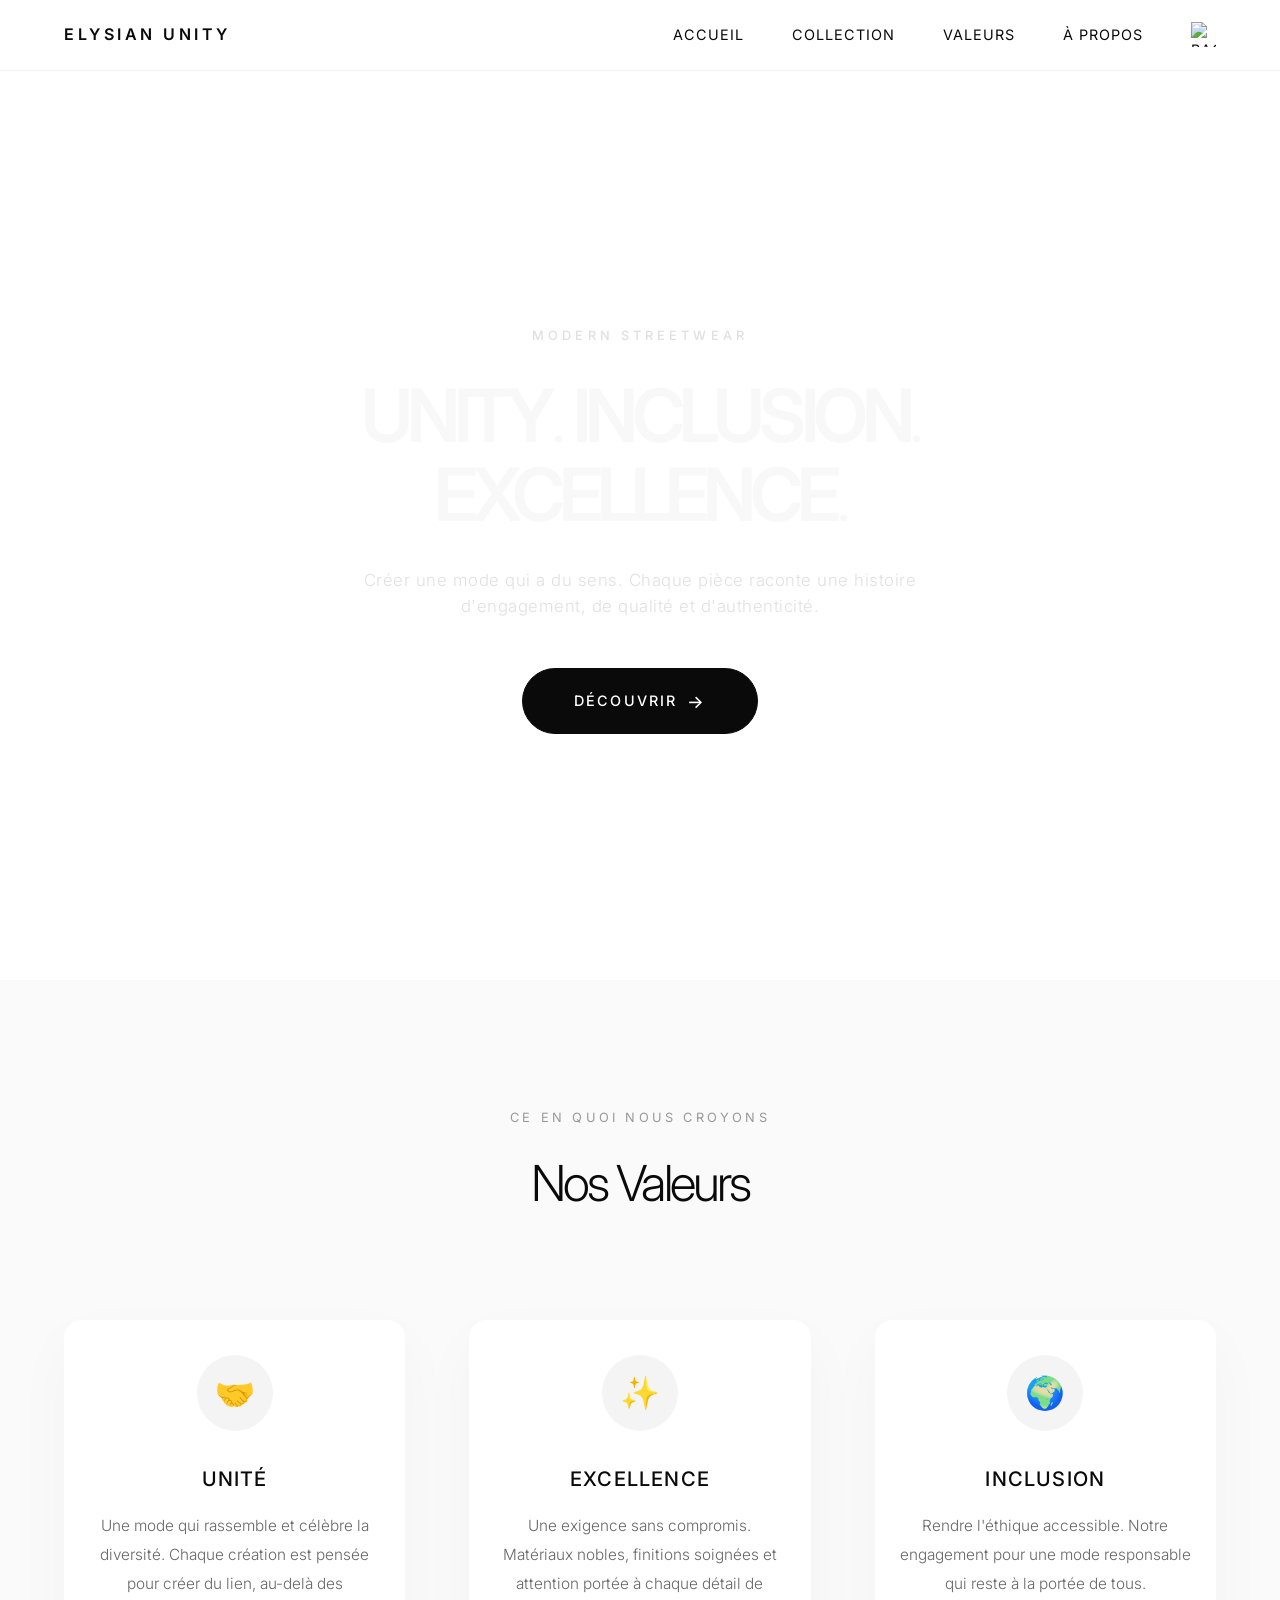
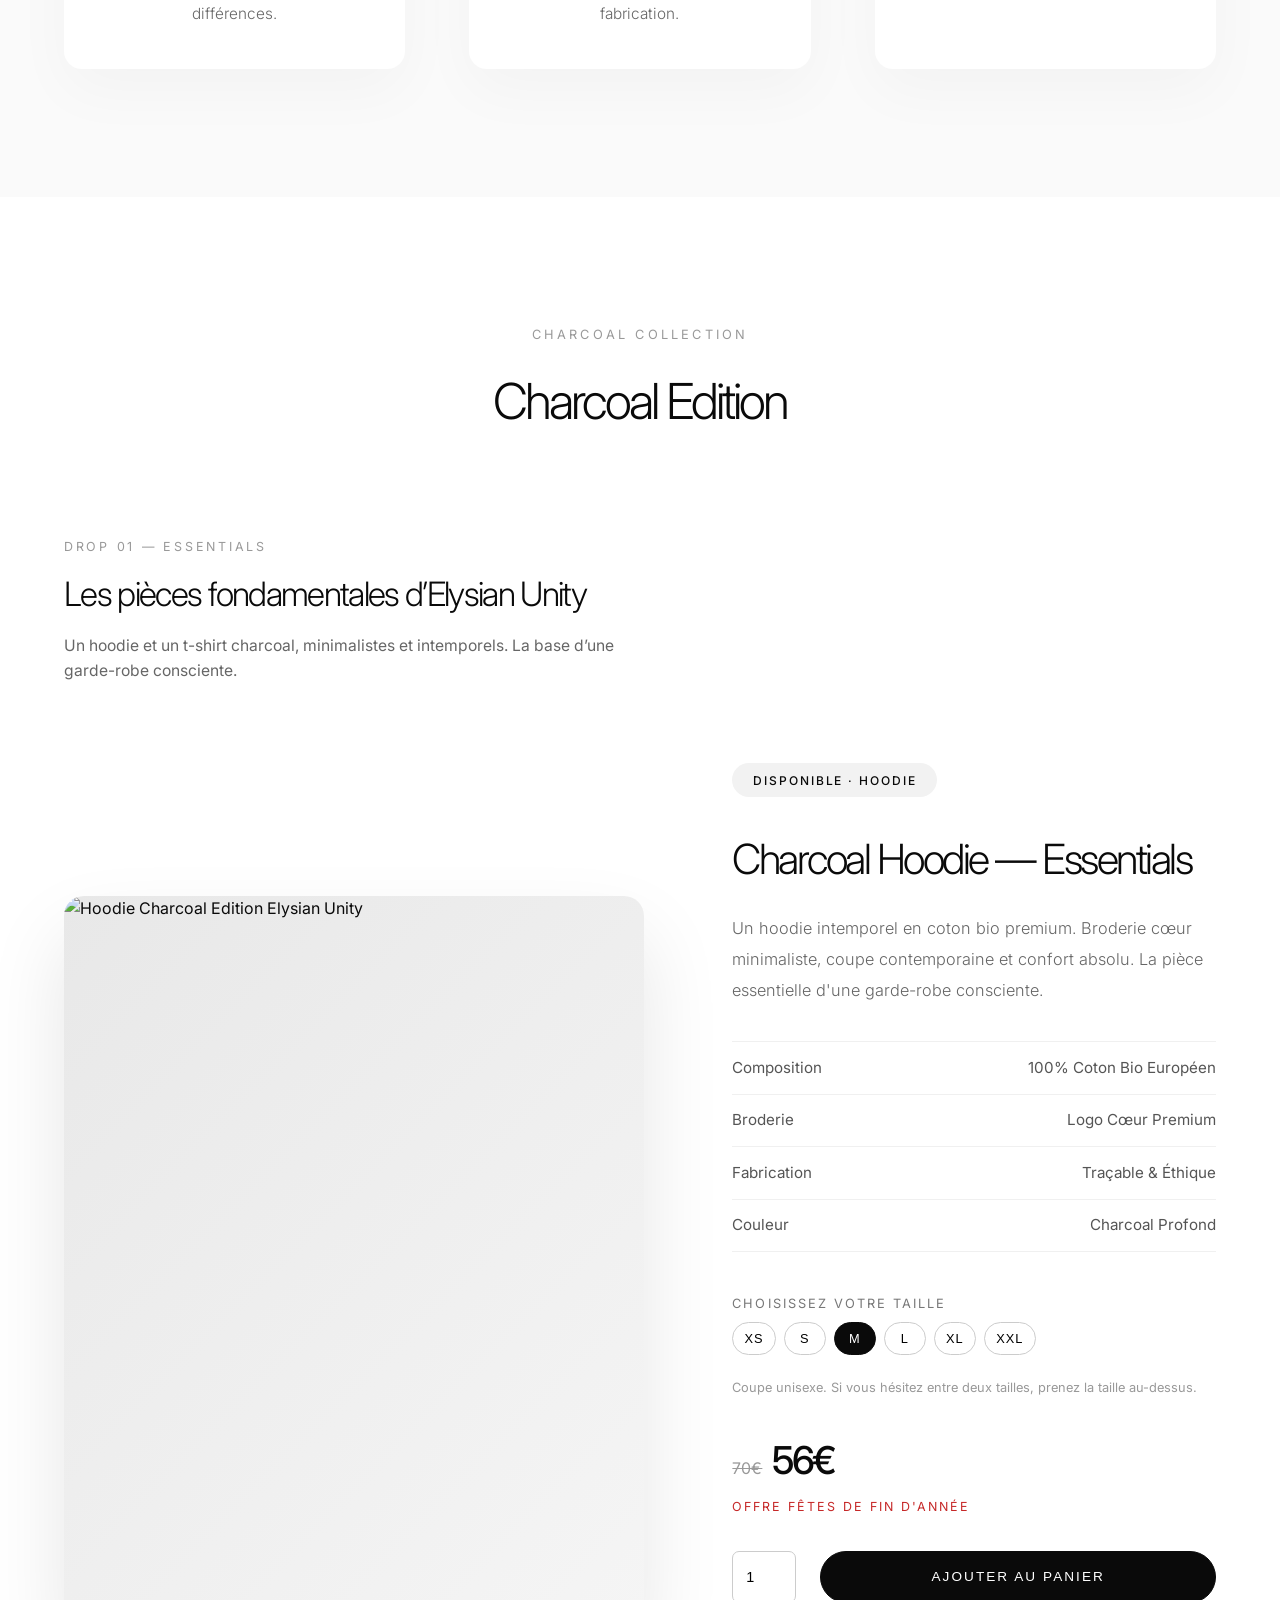
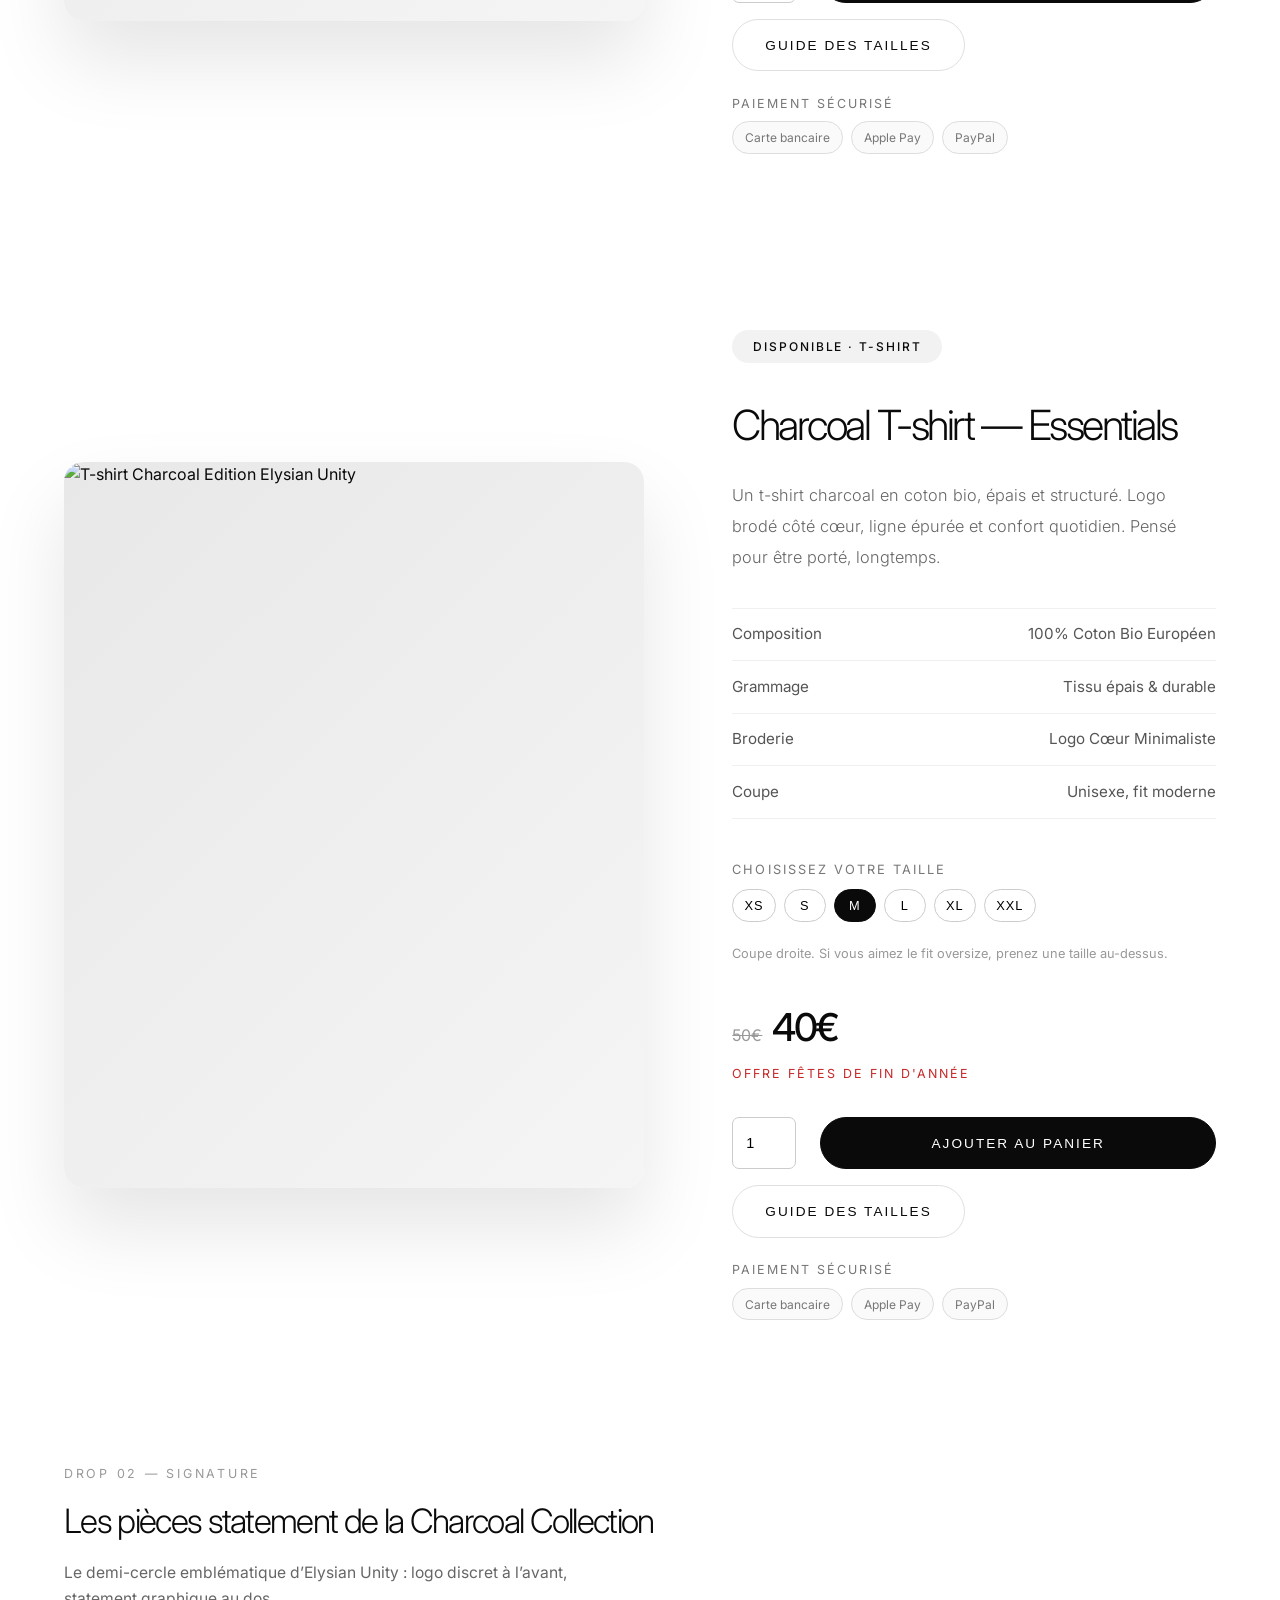
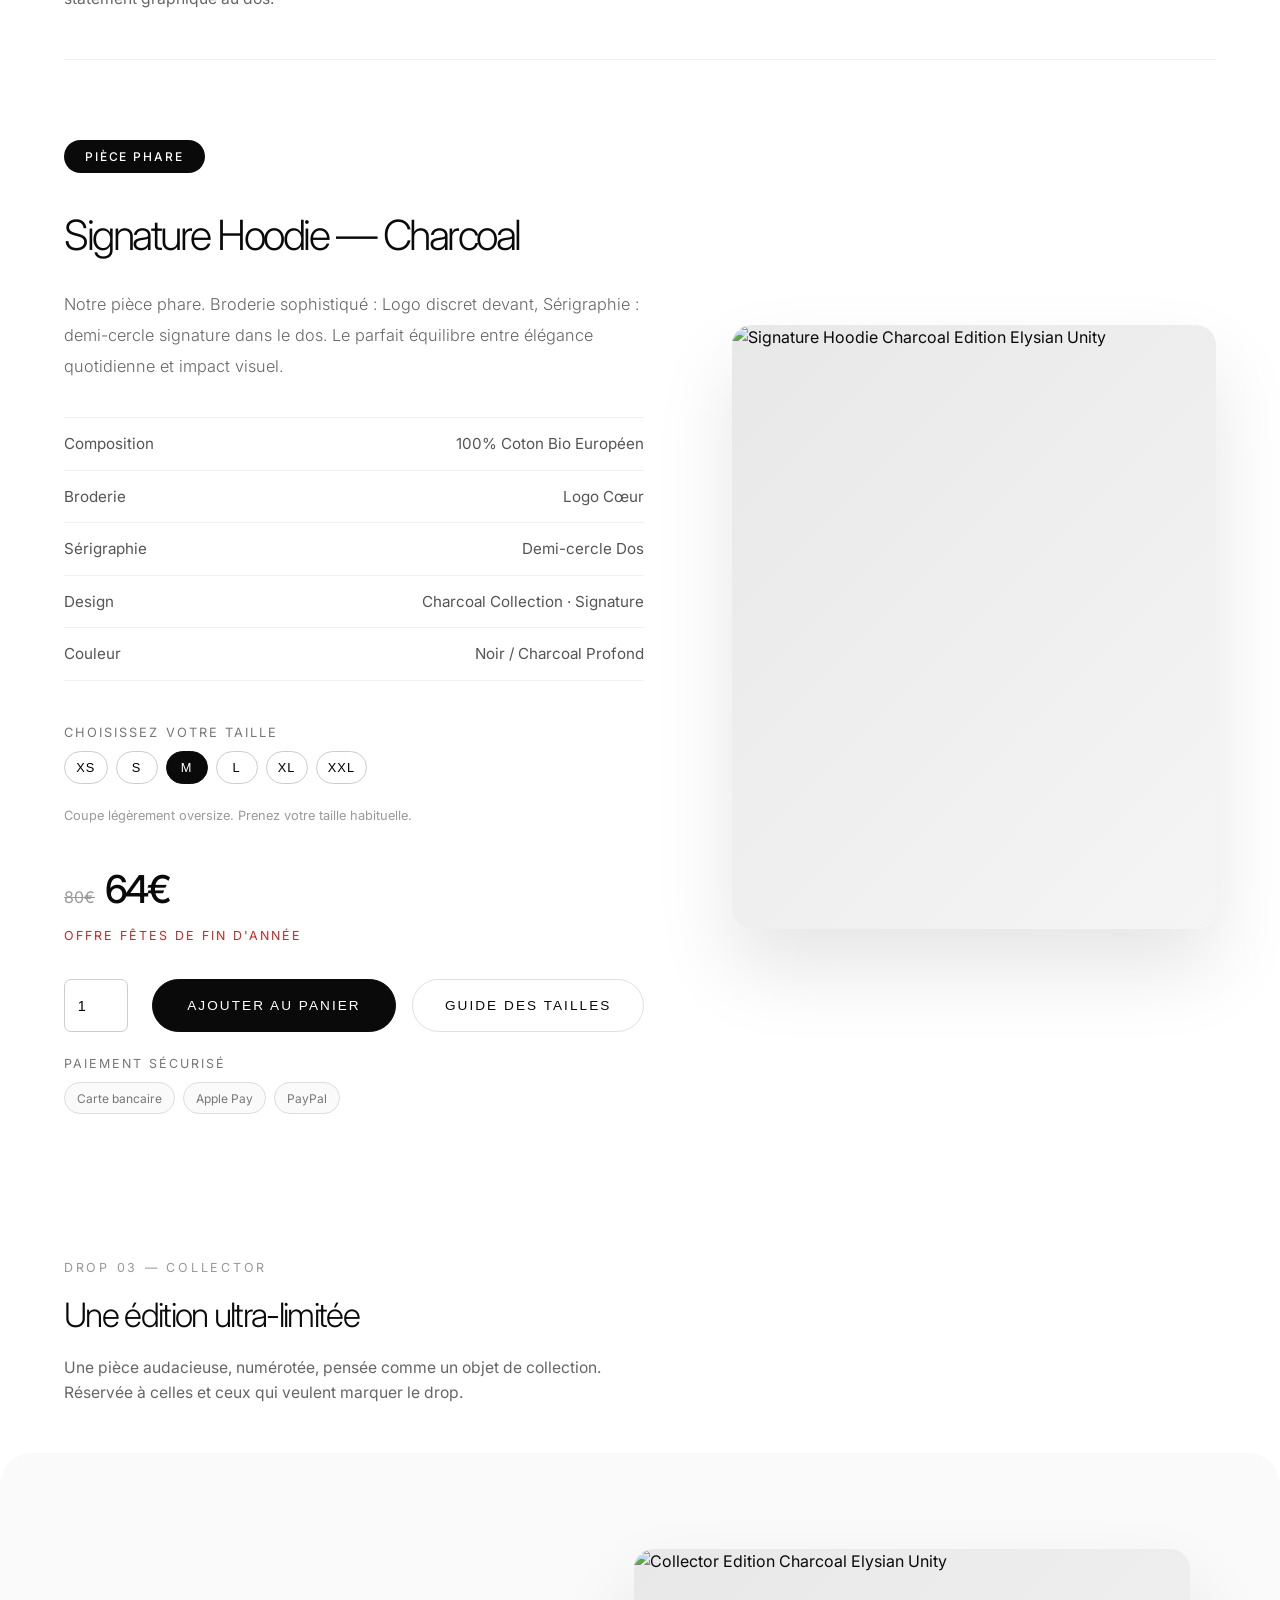
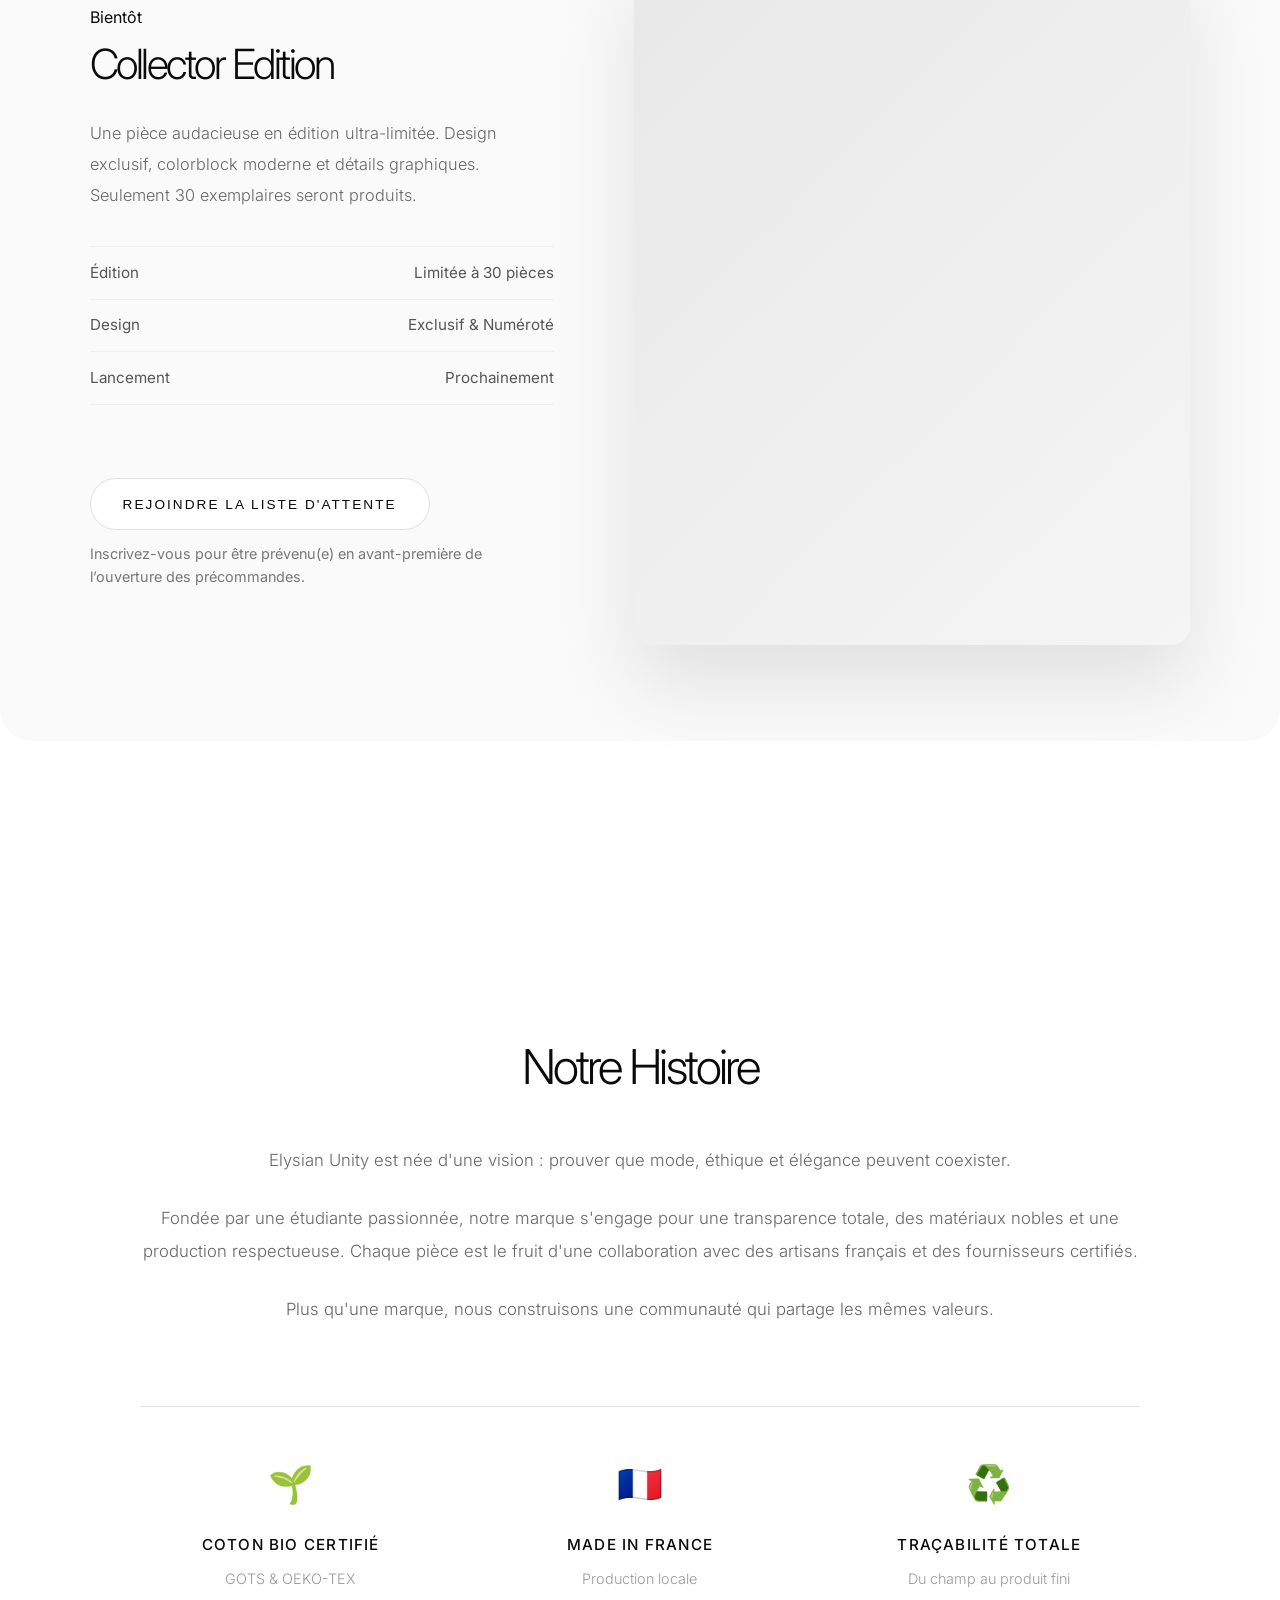
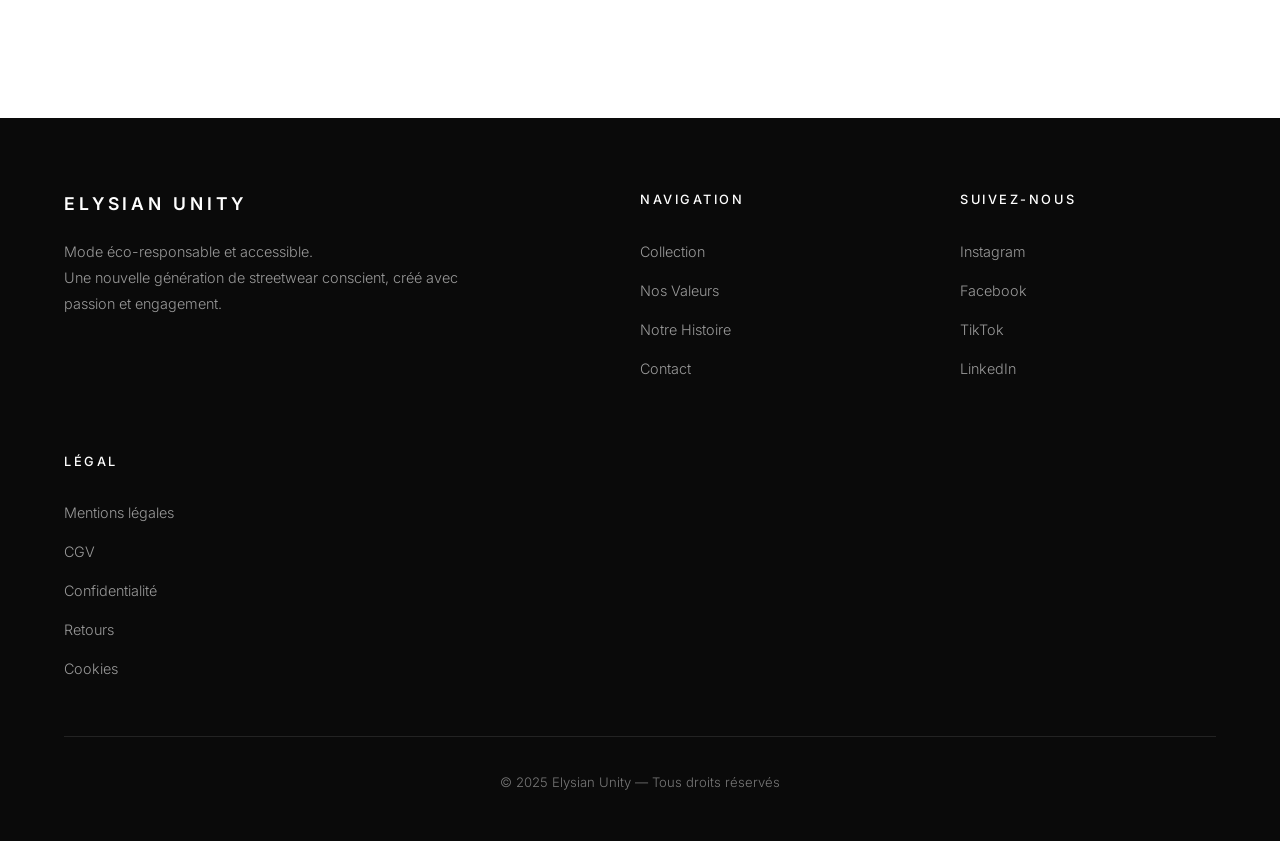
==== commit 31fd06ca: "waitlist + holidays reductions" ====
--- a/index.html
+++ b/index.html
@@ -125,22 +125,26 @@
                         <div class="size-helper">Coupe unisexe. Si vous hésitez entre deux tailles, prenez la taille au-dessus.</div>
                     </div>
 
-                    <div class="product-pricing">
-                        <div class="price-main">65€</div>
-                        <div class="price-student">
-                            <div class="price-student-label">Tarif Étudiant</div>
-                            <div class="price-student-amount">52€</div>
-                        </div>
-                    </div>
+                        <div class="product-pricing">
+                    <div class="price-main">
+                        <span class="price-old">70€</span>
+                        <span class="price-new">56€</span>
+                    </div>
+                    <div class="price-student">
+                        <div class="price-student-label">Offre fêtes de fin d'année</div>
+                    </div>
+                </div>
+
                     <div class="product-cta">
                         <input class="qty-input" type="number" min="1" value="1" aria-label="Quantité">
                         <button class="btn-primary add-to-cart" 
                             data-id="hoodie-essentials" 
                             data-name="Hoodie Essentials"
-                            data-price="65"
+                            data-price="52"
                             data-image="/public/charcoal_hoodie.png">
                             Ajouter au panier
                         </button>
+
                         <button class="btn-secondary size-guide-btn" data-product="hoodie">Guide des tailles</button>
                     </div>
                     <div class="payment-methods">
@@ -185,22 +189,26 @@
                         <div class="size-helper">Coupe droite. Si vous aimez le fit oversize, prenez une taille au-dessus.</div>
                     </div>
 
-                    <div class="product-pricing">
-                        <div class="price-main">48€</div>
-                        <div class="price-student">
-                            <div class="price-student-label">Tarif Étudiant</div>
-                            <div class="price-student-amount">38€</div>
-                        </div>
-                    </div>
+                     <div class="product-pricing">
+                    <div class="price-main">
+                        <span class="price-old">50€</span>
+                        <span class="price-new">40€</span>
+                    </div>
+                    <div class="price-student">
+                        <div class="price-student-label">Offre fêtes de fin d'année</div>
+                    </div>
+                </div>
+
                     <div class="product-cta">
                         <input class="qty-input" type="number" min="1" value="1" aria-label="Quantité" style="width:64px; margin-right:0.5rem;">
                         <button class="btn-primary add-to-cart" 
                             data-id="tshirt-essentials" 
                             data-name="T-shirt Essentials"
-                            data-price="45"
+                            data-price="40"
                             data-image="/public/charcoal_tshirt.png">
                             Ajouter au panier
                         </button>
+
                         <button class="btn-secondary size-guide-btn" data-product="tshirt">Guide des tailles</button>
                     </div>
                     <div class="payment-methods">
@@ -254,21 +262,26 @@
                     </div>
 
                     <div class="product-pricing">
-                        <div class="price-main">75€</div>
-                        <div class="price-student">
-                            <div class="price-student-label">Tarif Étudiant</div>
-                            <div class="price-student-amount">60€</div>
-                        </div>
-                    </div>
+                    <div class="price-main">
+                        <span class="price-old">80€</span>
+                        <span class="price-new">64€</span>
+                    </div>
+                    <div class="price-student">
+                        <div class="price-student-label">Offre fêtes de fin d'année</div>
+                    </div>
+                </div>
+
                     <div class="product-cta">
                         <input class="qty-input" type="number" min="1" value="1" aria-label="Quantité" style="width:64px; margin-right:0.5rem;">
                         <button class="btn-primary add-to-cart"
                             data-id="hoodie-signature"
                             data-name="Signature Hoodie"
-                            data-price="75"
+                            data-price="60"
                             data-image="/public/charcoal edition drop 2.png">
+                    
                             Ajouter au panier
                         </button>
+
                         <button class="btn-secondary size-guide-btn" data-product="hoodie">Guide des tailles</button>
                     </div>
                     <div class="payment-methods">
@@ -308,7 +321,15 @@
                         <li><span>Design</span> <span>Exclusif & Numéroté</span></li>
                         <li><span>Lancement</span> <span>Prochainement</span></li>
                     </ul>
-                    <button class="btn-secondary" style="margin-top: 2rem;">Me prévenir</button>
+                   <button class="btn-secondary waitlist-btn" 
+                        data-product-id="collector-edition"
+                        style="margin-top: 2rem;">
+                        Rejoindre la liste d'attente
+                    </button>
+                    <p class="waitlist-note">
+                        Inscrivez-vous pour être prévenu(e) en avant-première de l’ouverture des précommandes.
+                    </p>
+
                 </div>
                 <div class="product-image-large">
                     <img src="/public/limited_edition.jpg" alt="Collector Edition Charcoal Elysian Unity">
@@ -460,7 +481,7 @@
                 <li><a href="https://www.instagram.com/elysianunity/">Instagram</a></li>
                 <li><a href="https://www.facebook.com/elysianunity">Facebook</a></li>
                 <li><a href="#">TikTok</a></li>
-                <li><a href="#">LinkedIn</a></li>
+                <li><a href="https://www.linkedin.com/company/elysian-unity/?viewAsMember=true">LinkedIn</a></li>
             </ul>
         </div>
 
--- a/globals.css
+++ b/globals.css
@@ -373,22 +373,42 @@
             margin-bottom: 1.5rem;
         }
 
+        .product-pricing {
+            display: flex;
+            flex-direction: column;
+            align-items: flex-start;
+            gap: 0.35rem;
+        }
+
         .price-main {
-            font-size: 3.2rem;
-            font-weight: 300;
+            display: flex;
+            align-items: baseline;
+            gap: 0.6rem;
+        }
+
+        .price-old {
+            font-size: 1rem;
+            color: #999;
+            text-decoration: line-through;
+        }
+
+        .price-new {
+            font-size: 2.4rem;
+            font-weight: 500;
             letter-spacing: -0.06em;
         }
+
+        /* Badge "offre fêtes de fin d'année" */
+        .price-student-label {
+            font-size: 0.78rem;
+            text-transform: uppercase;
+            letter-spacing: 0.16em;
+            color: #c62828;
+        }
+
 
         .price-student {
             padding-bottom: 0.6rem;
-        }
-
-        .price-student-label {
-            font-size: 0.75rem;
-            text-transform: uppercase;
-            letter-spacing: 0.16em;
-            color: #999;
-            margin-bottom: 0.2rem;
         }
 
         .price-student-amount {
@@ -692,16 +712,10 @@
             border-radius: 32px;
         }
 
-        .coming-soon-badge {
-            display: inline-block;
-            padding: 0.4rem 1.1rem;
-            background: #0a0a0a;
-            color: white;
-            font-size: 0.7rem;
-            letter-spacing: 0.16em;
-            text-transform: uppercase;
-            margin-bottom: 1.8rem;
-            border-radius: 999px;
+        .waitlist-note {
+            margin-top: 0.75rem;
+            font-size: 0.9rem;
+            color: #777;
         }
 
         /* About Section */
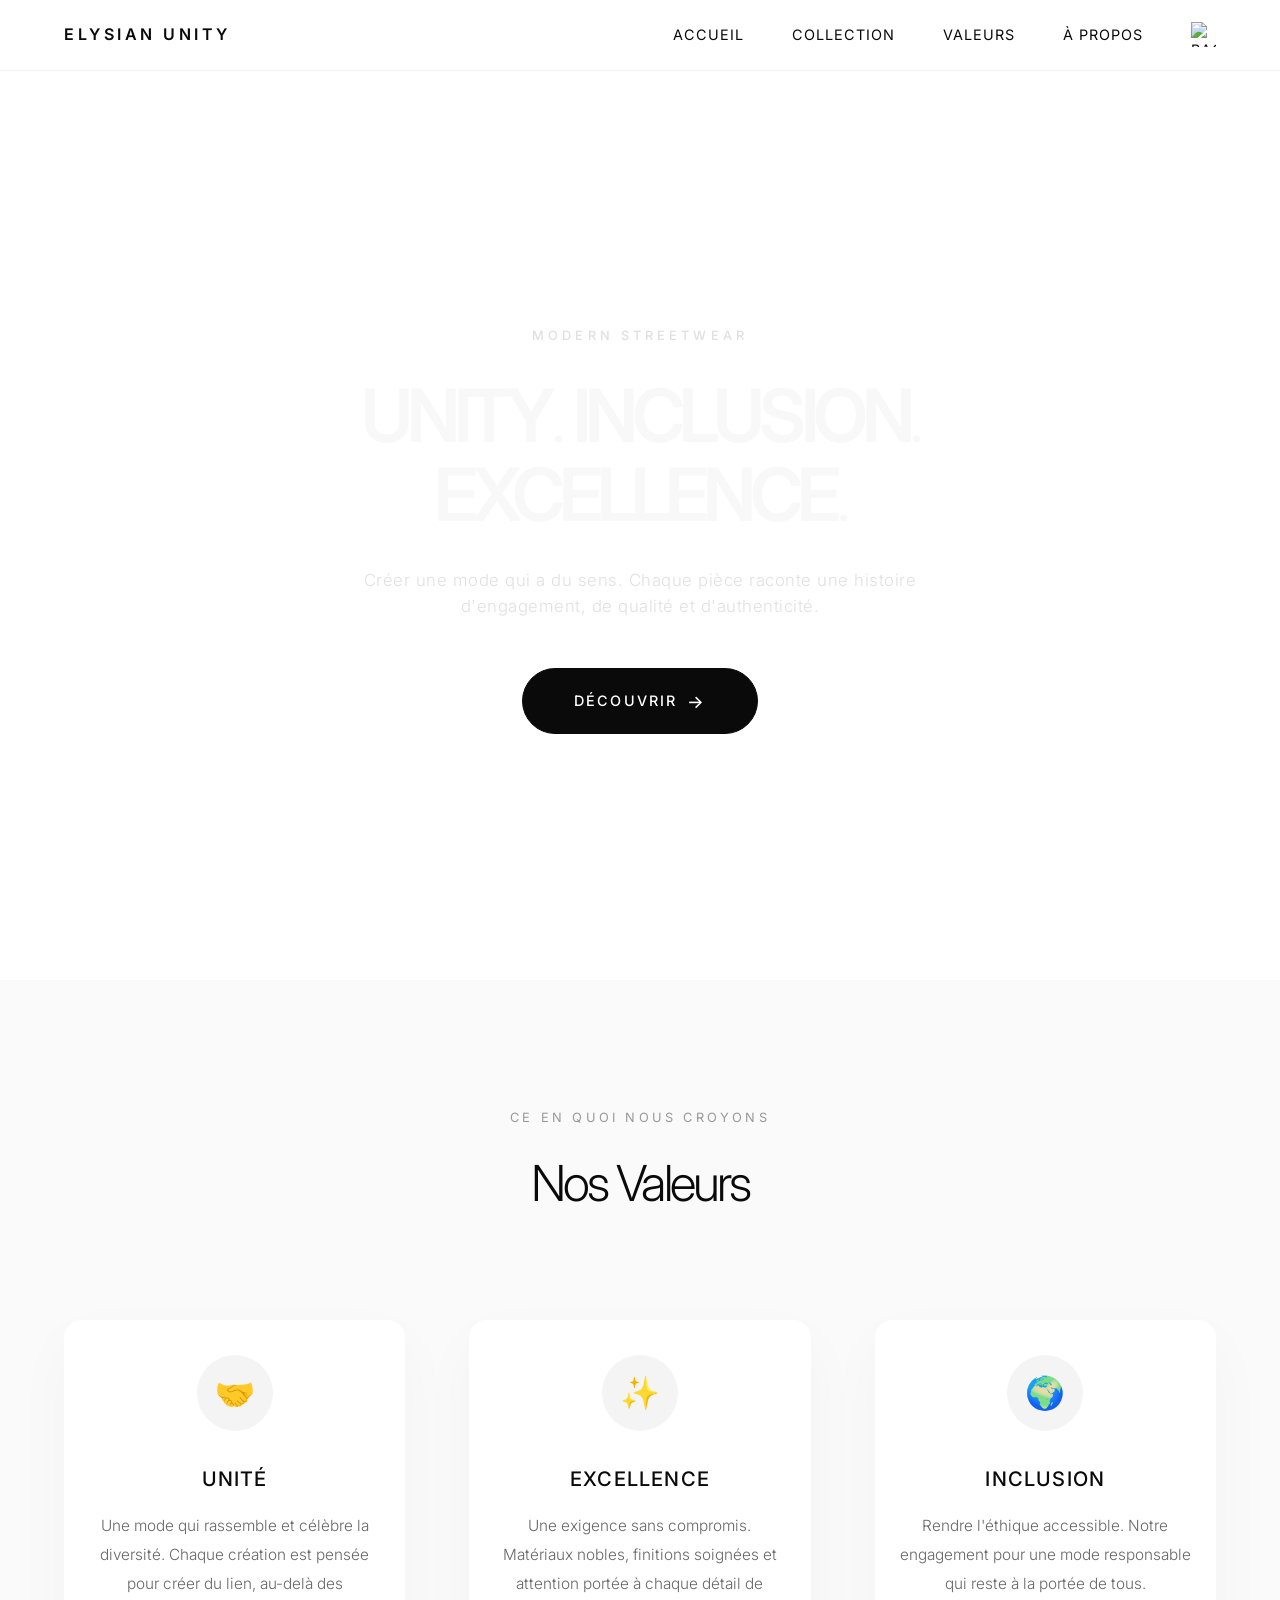
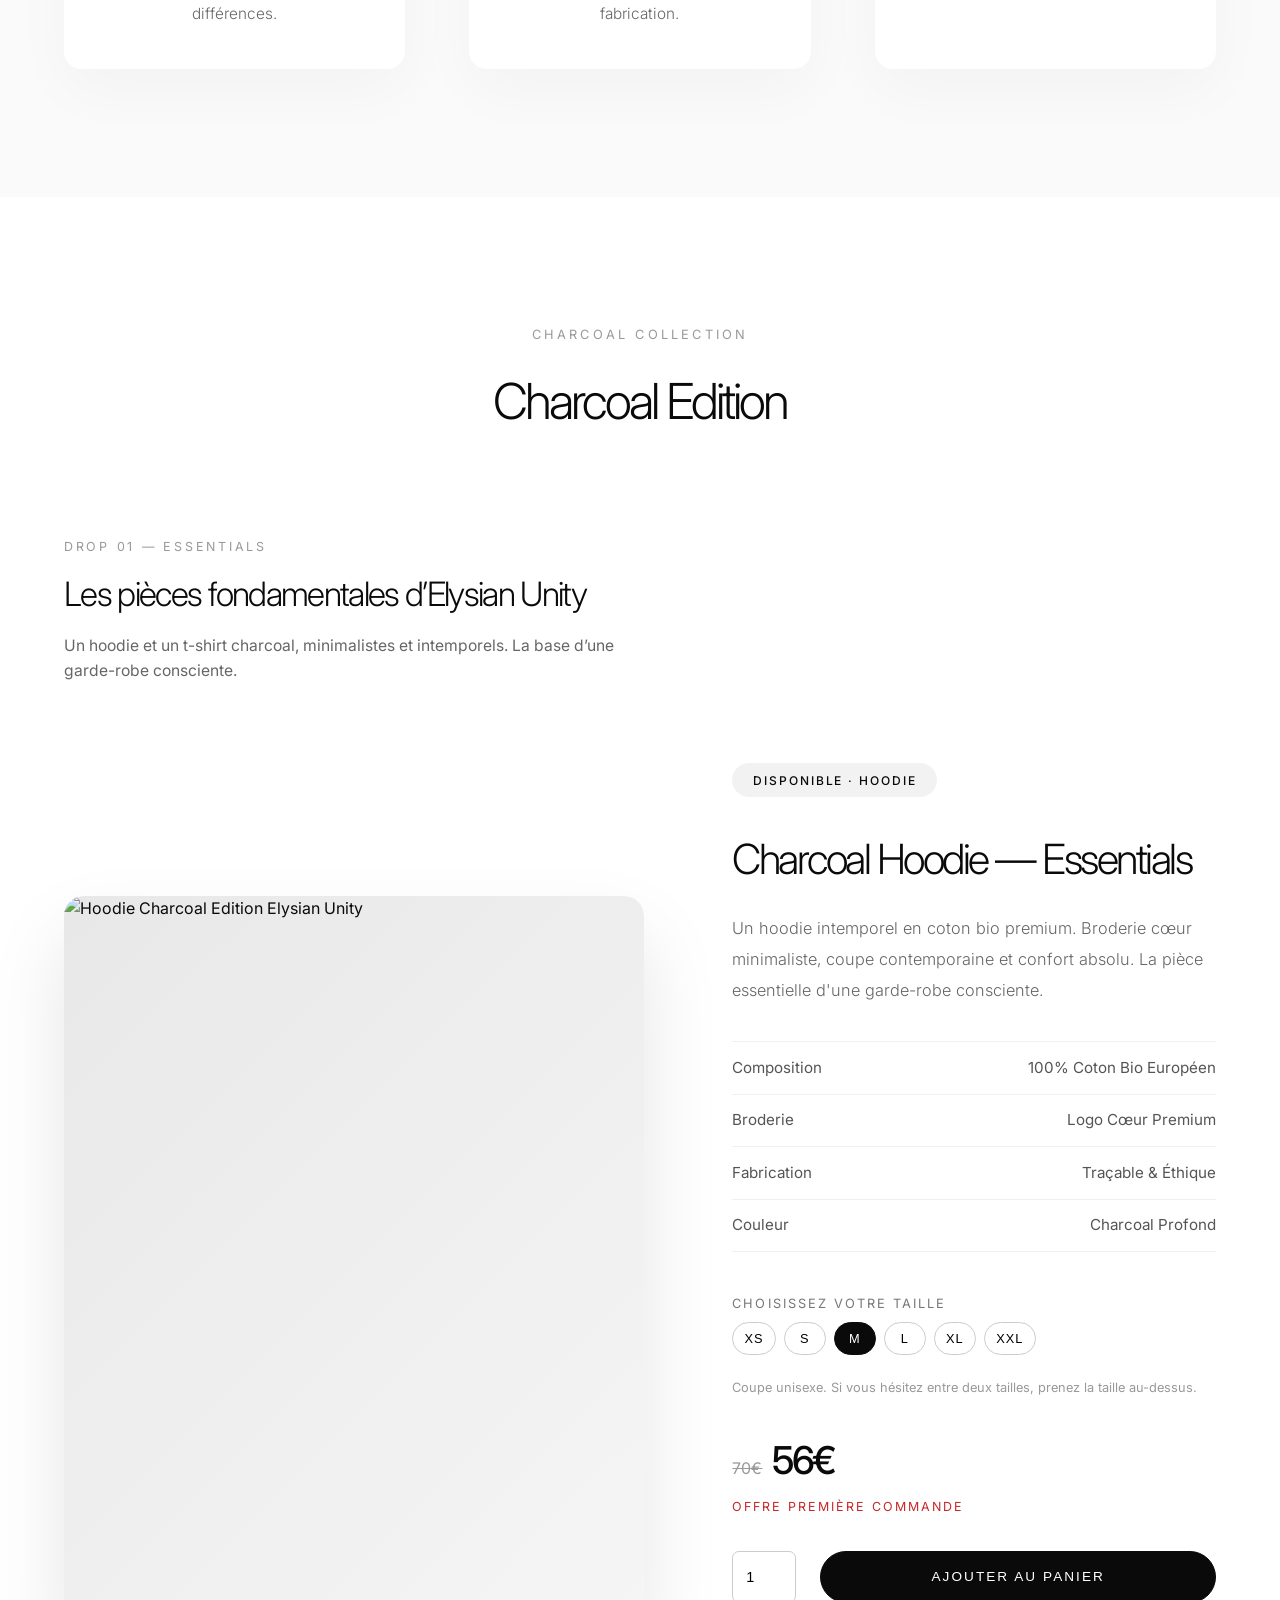
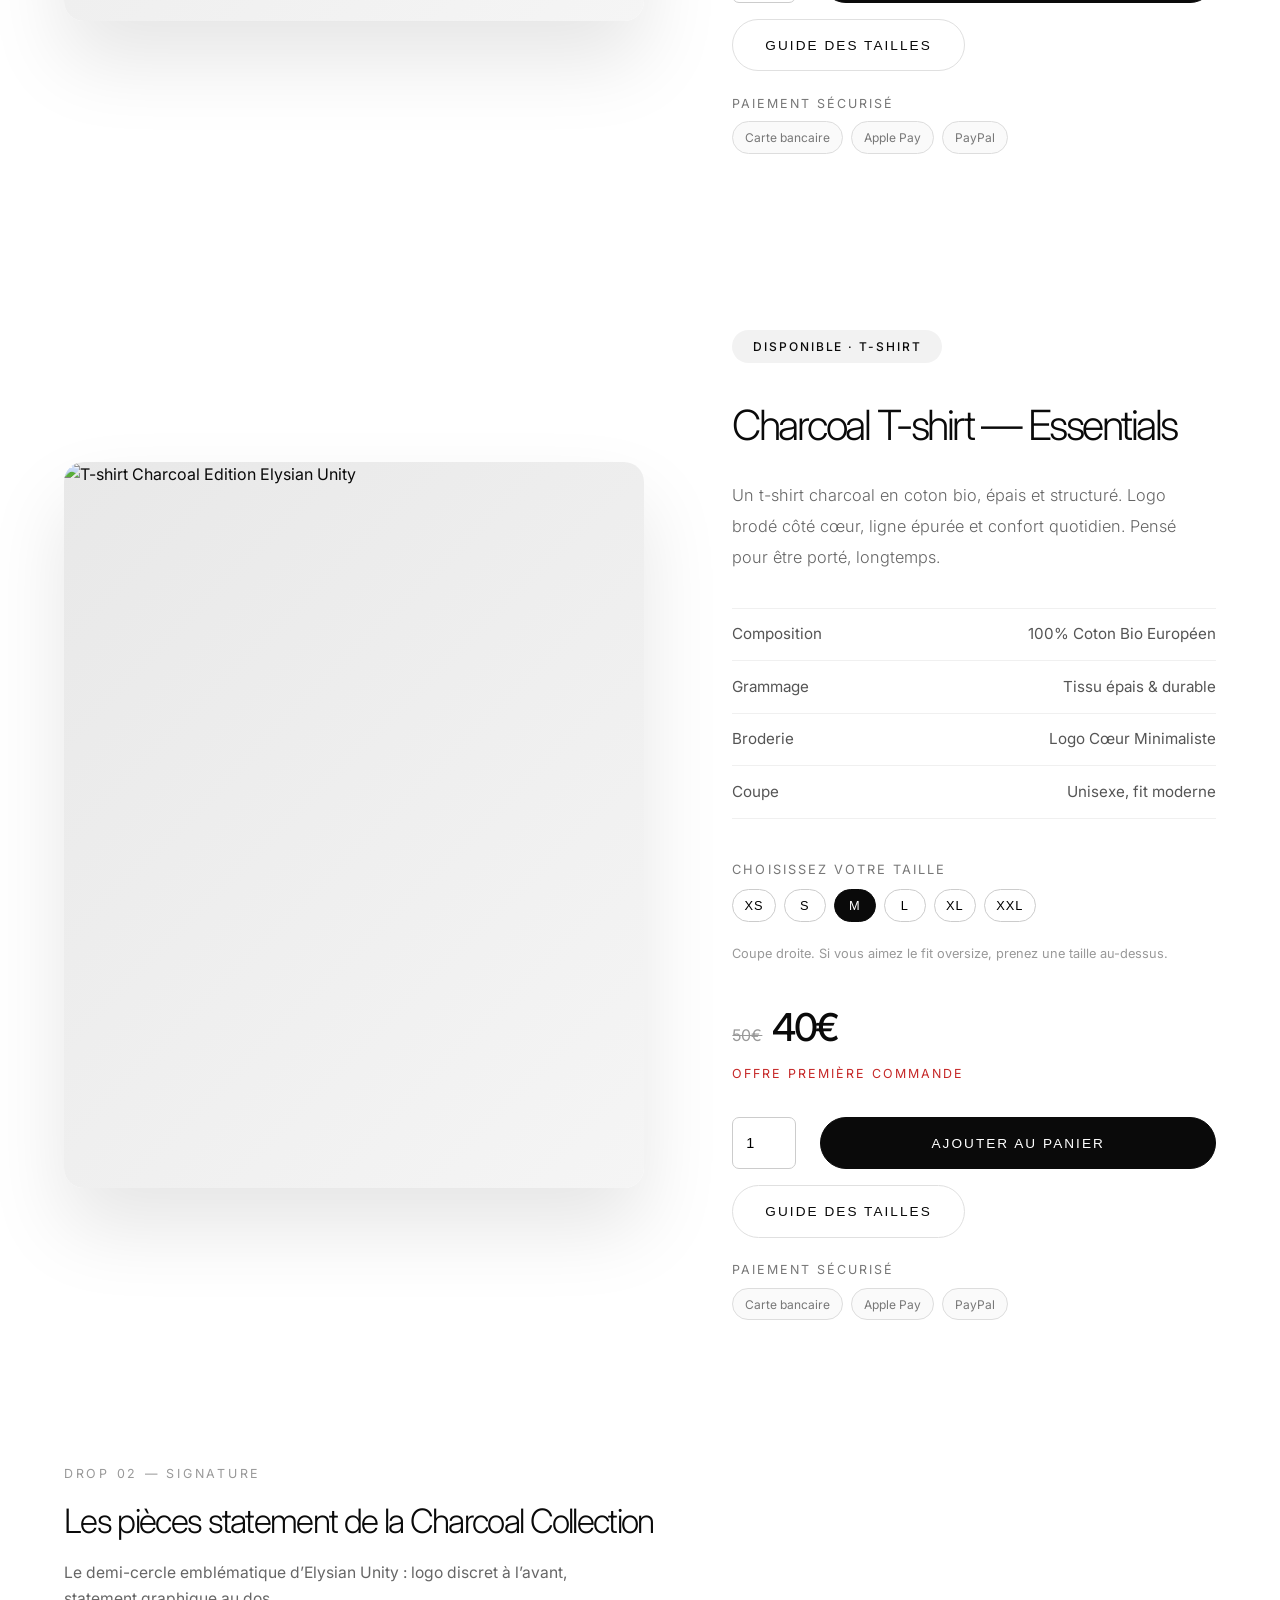
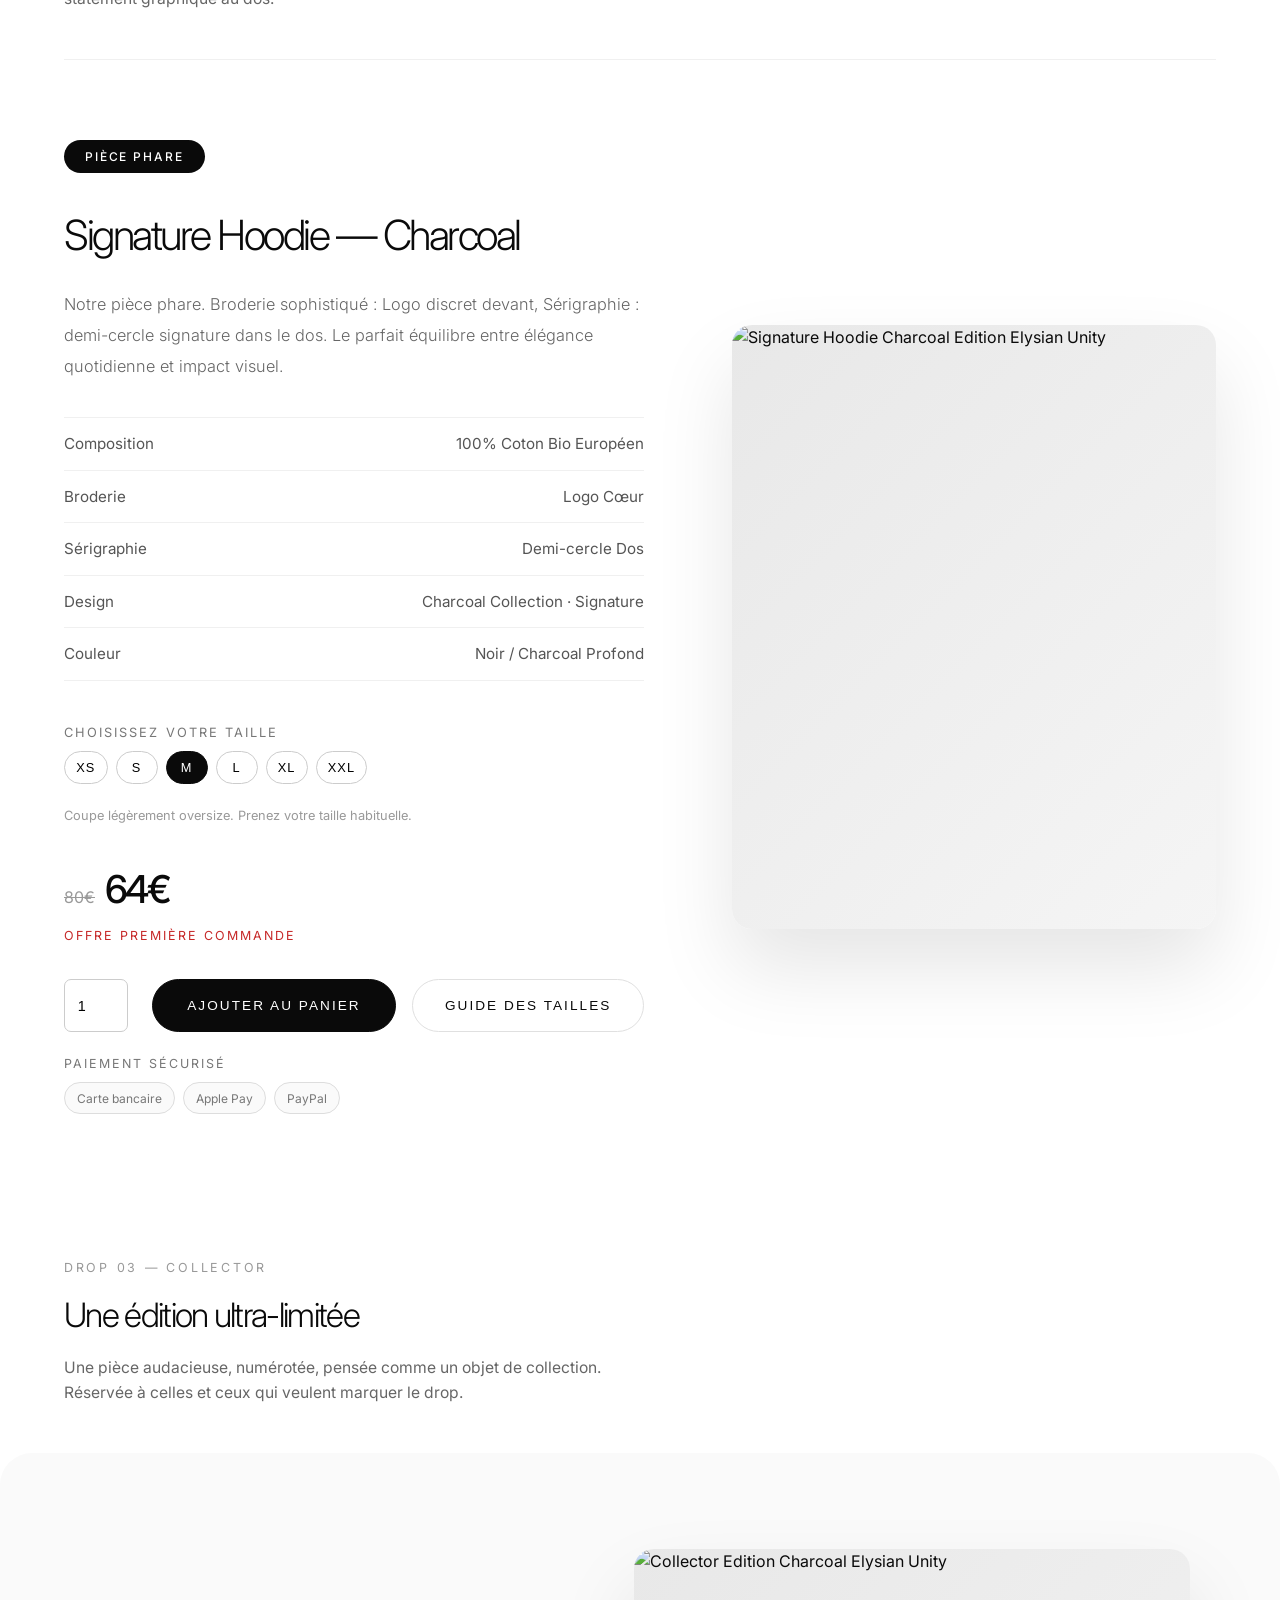
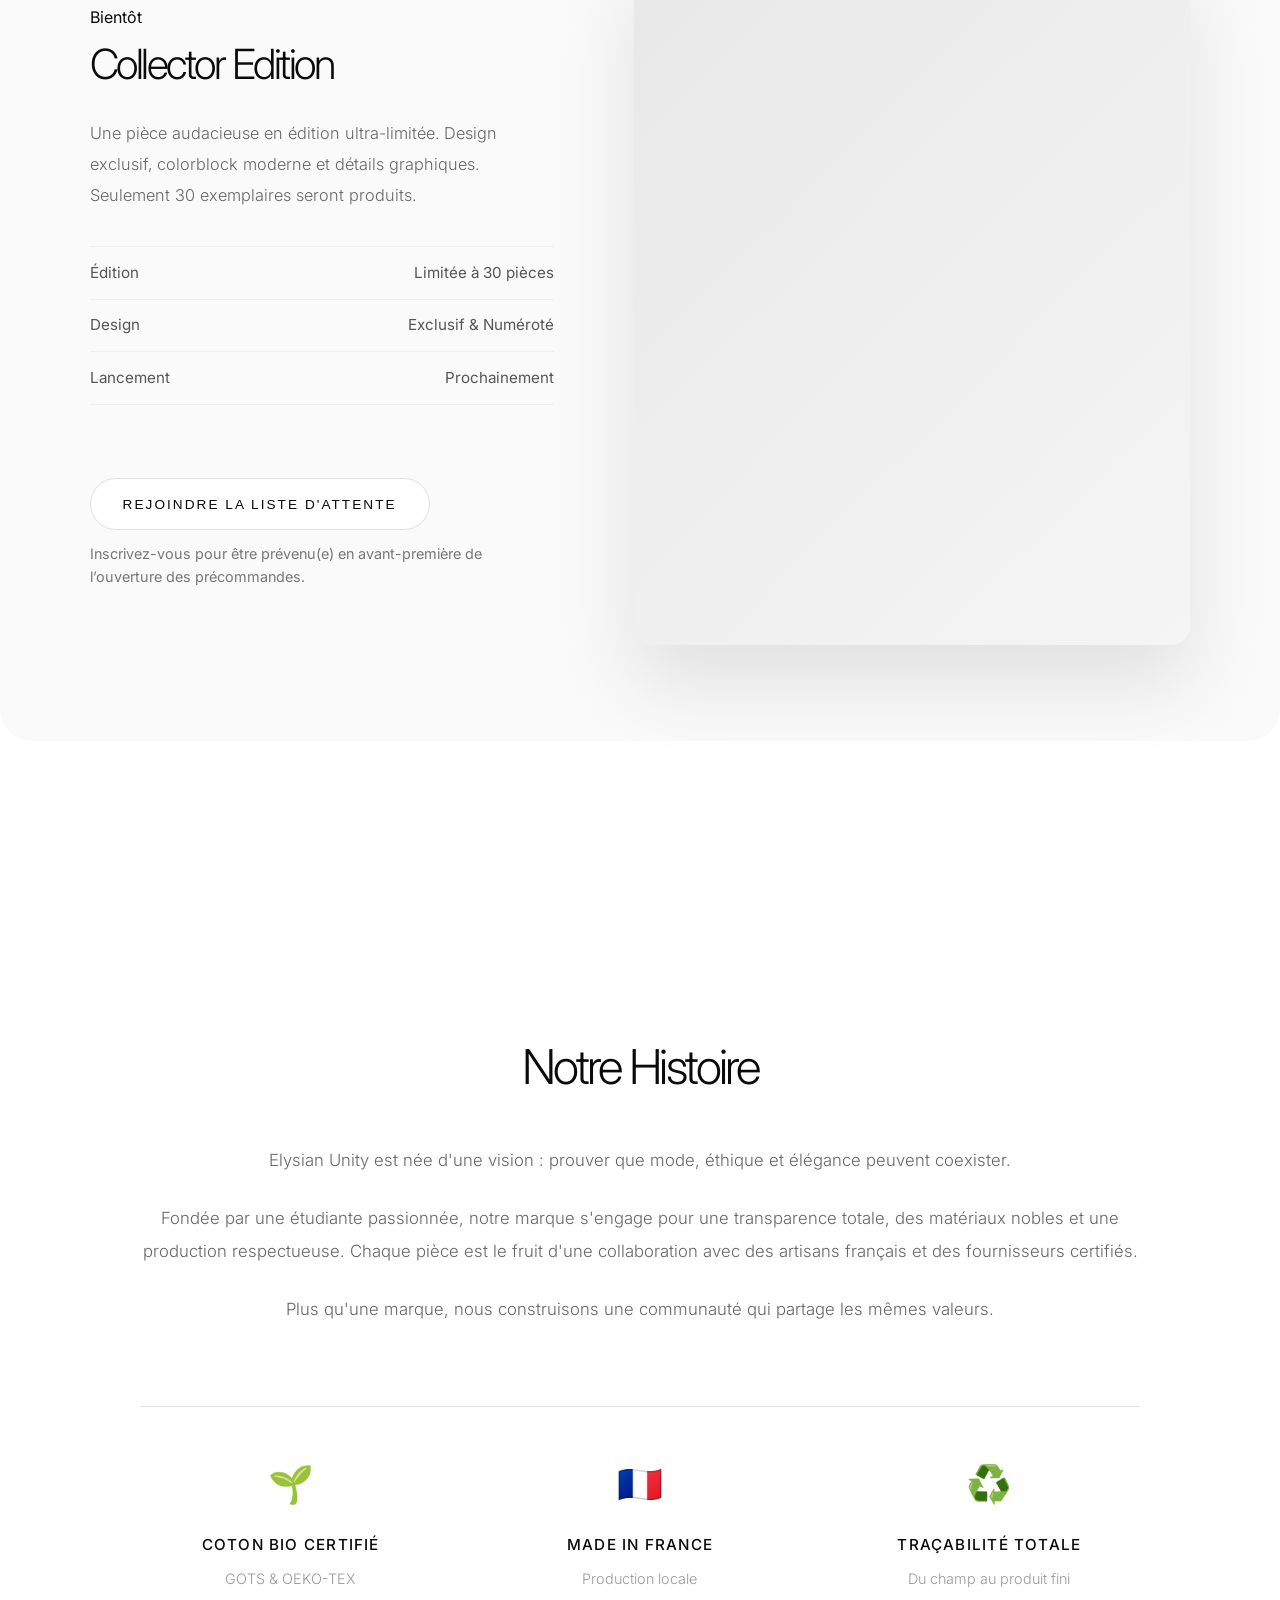
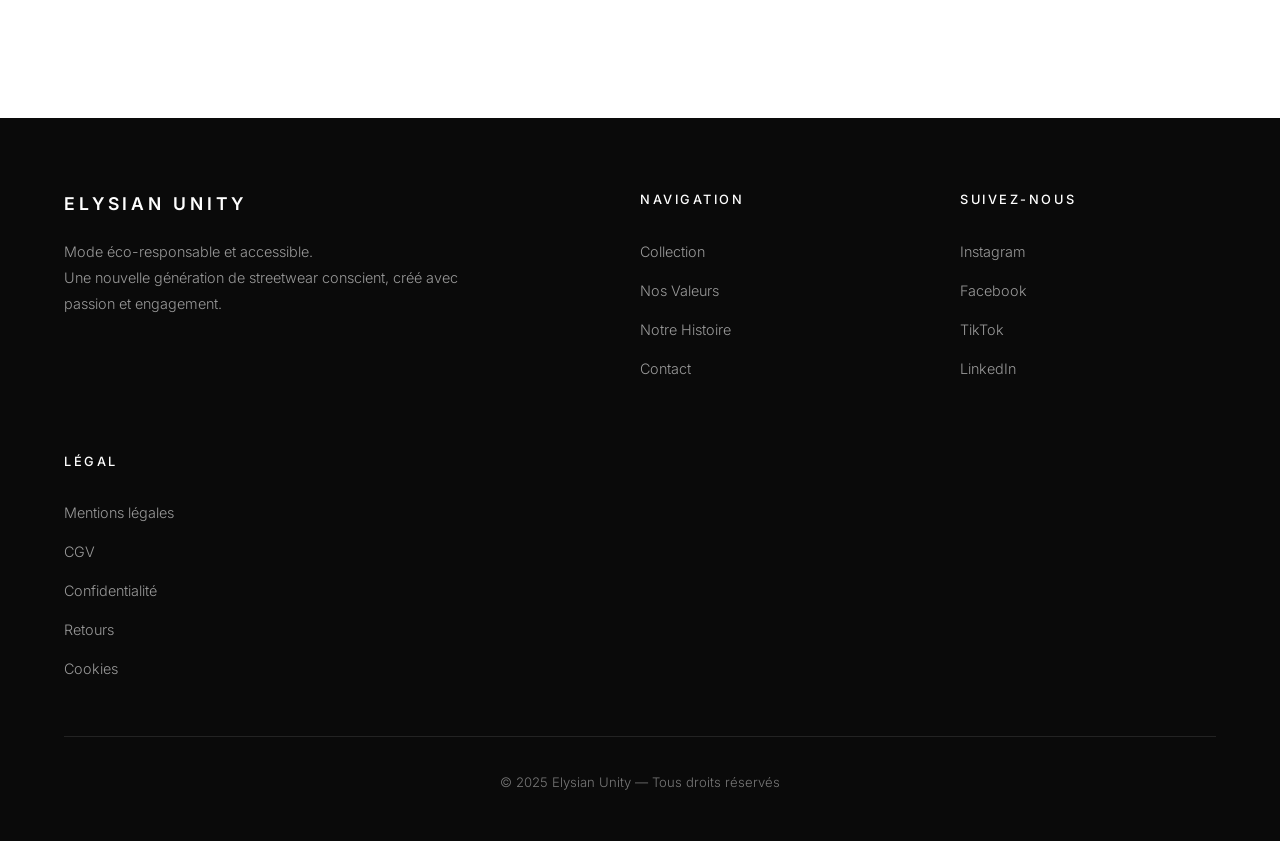
==== commit 4bb48503: "fix: update student offer label and remove legal representative name" ====
--- a/index.html
+++ b/index.html
@@ -131,7 +131,7 @@
                         <span class="price-new">56€</span>
                     </div>
                     <div class="price-student">
-                        <div class="price-student-label">Offre fêtes de fin d'année</div>
+                        <div class="price-student-label">Offre première commande</div>
                     </div>
                 </div>
 
@@ -195,7 +195,7 @@
                         <span class="price-new">40€</span>
                     </div>
                     <div class="price-student">
-                        <div class="price-student-label">Offre fêtes de fin d'année</div>
+                        <div class="price-student-label">Offre première commande</div>
                     </div>
                 </div>
 
@@ -267,7 +267,7 @@
                         <span class="price-new">64€</span>
                     </div>
                     <div class="price-student">
-                        <div class="price-student-label">Offre fêtes de fin d'année</div>
+                        <div class="price-student-label">Offre première commande</div>
                     </div>
                 </div>
 
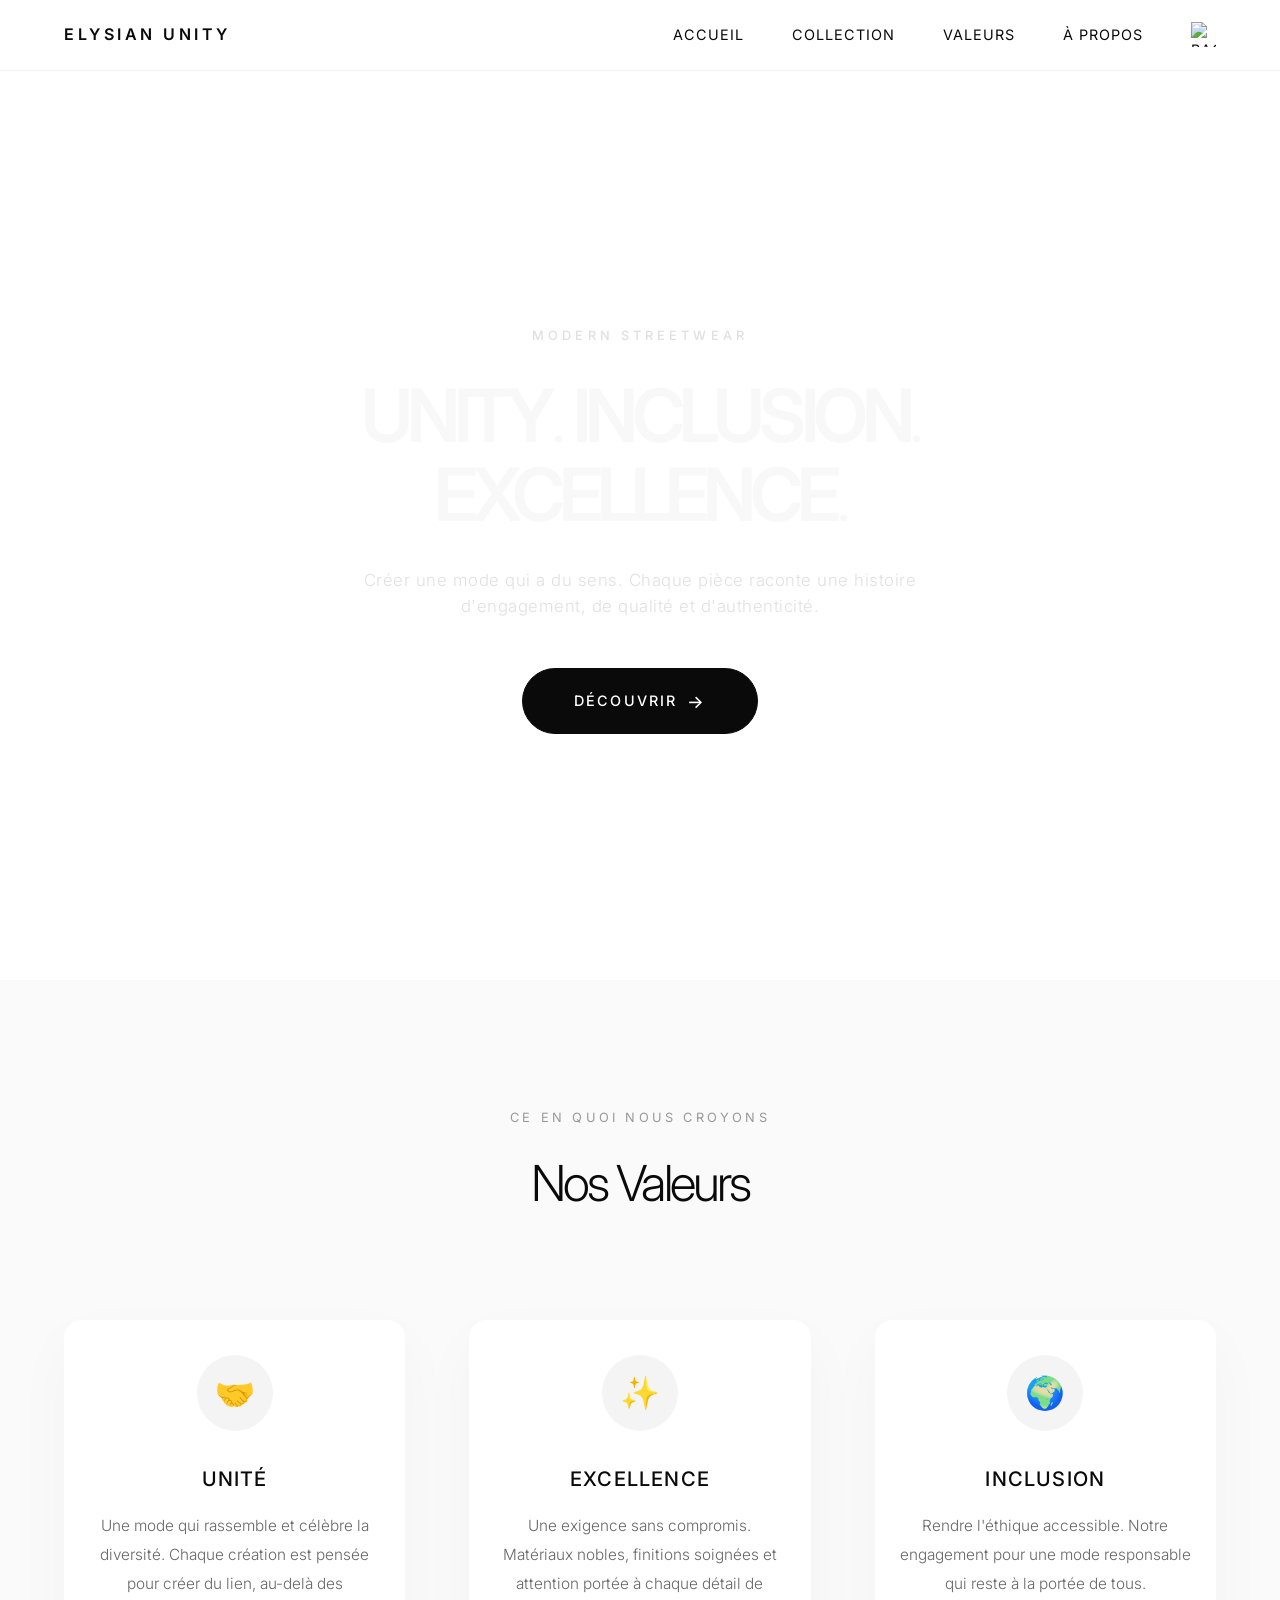
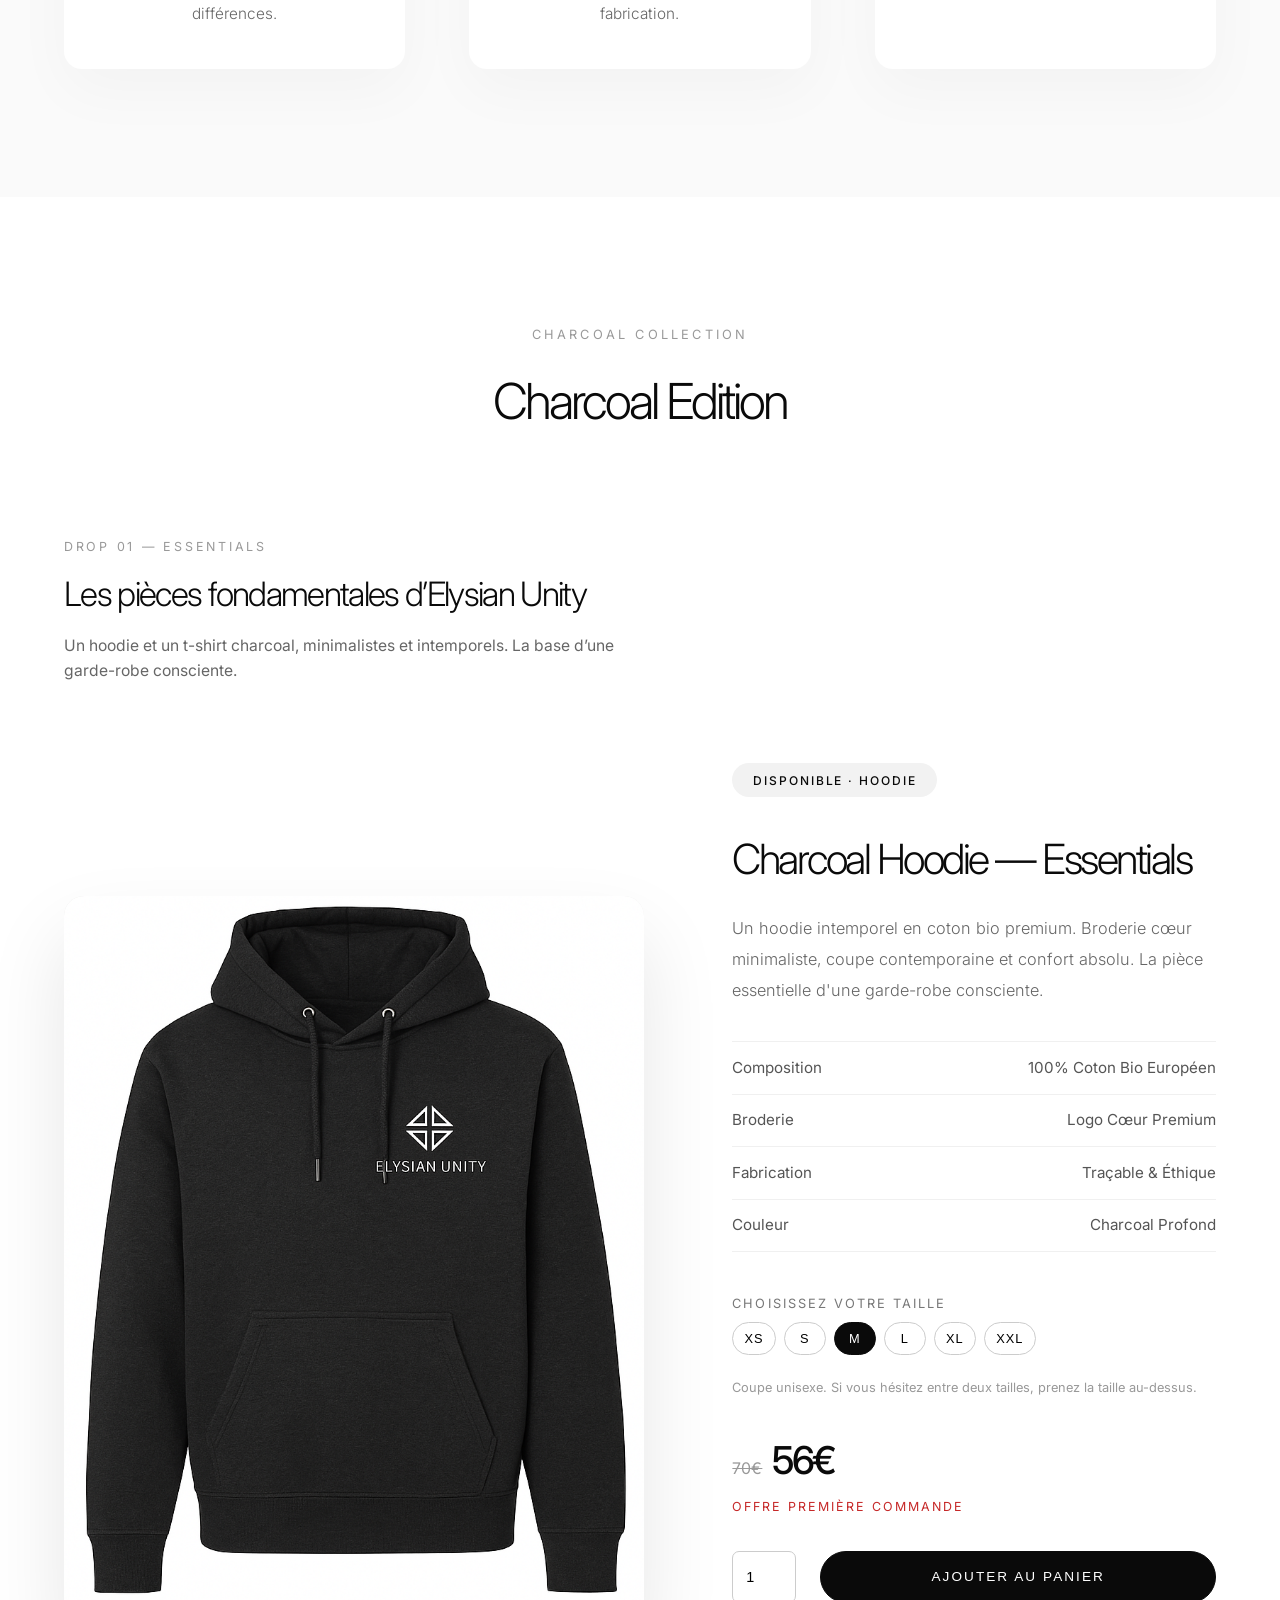
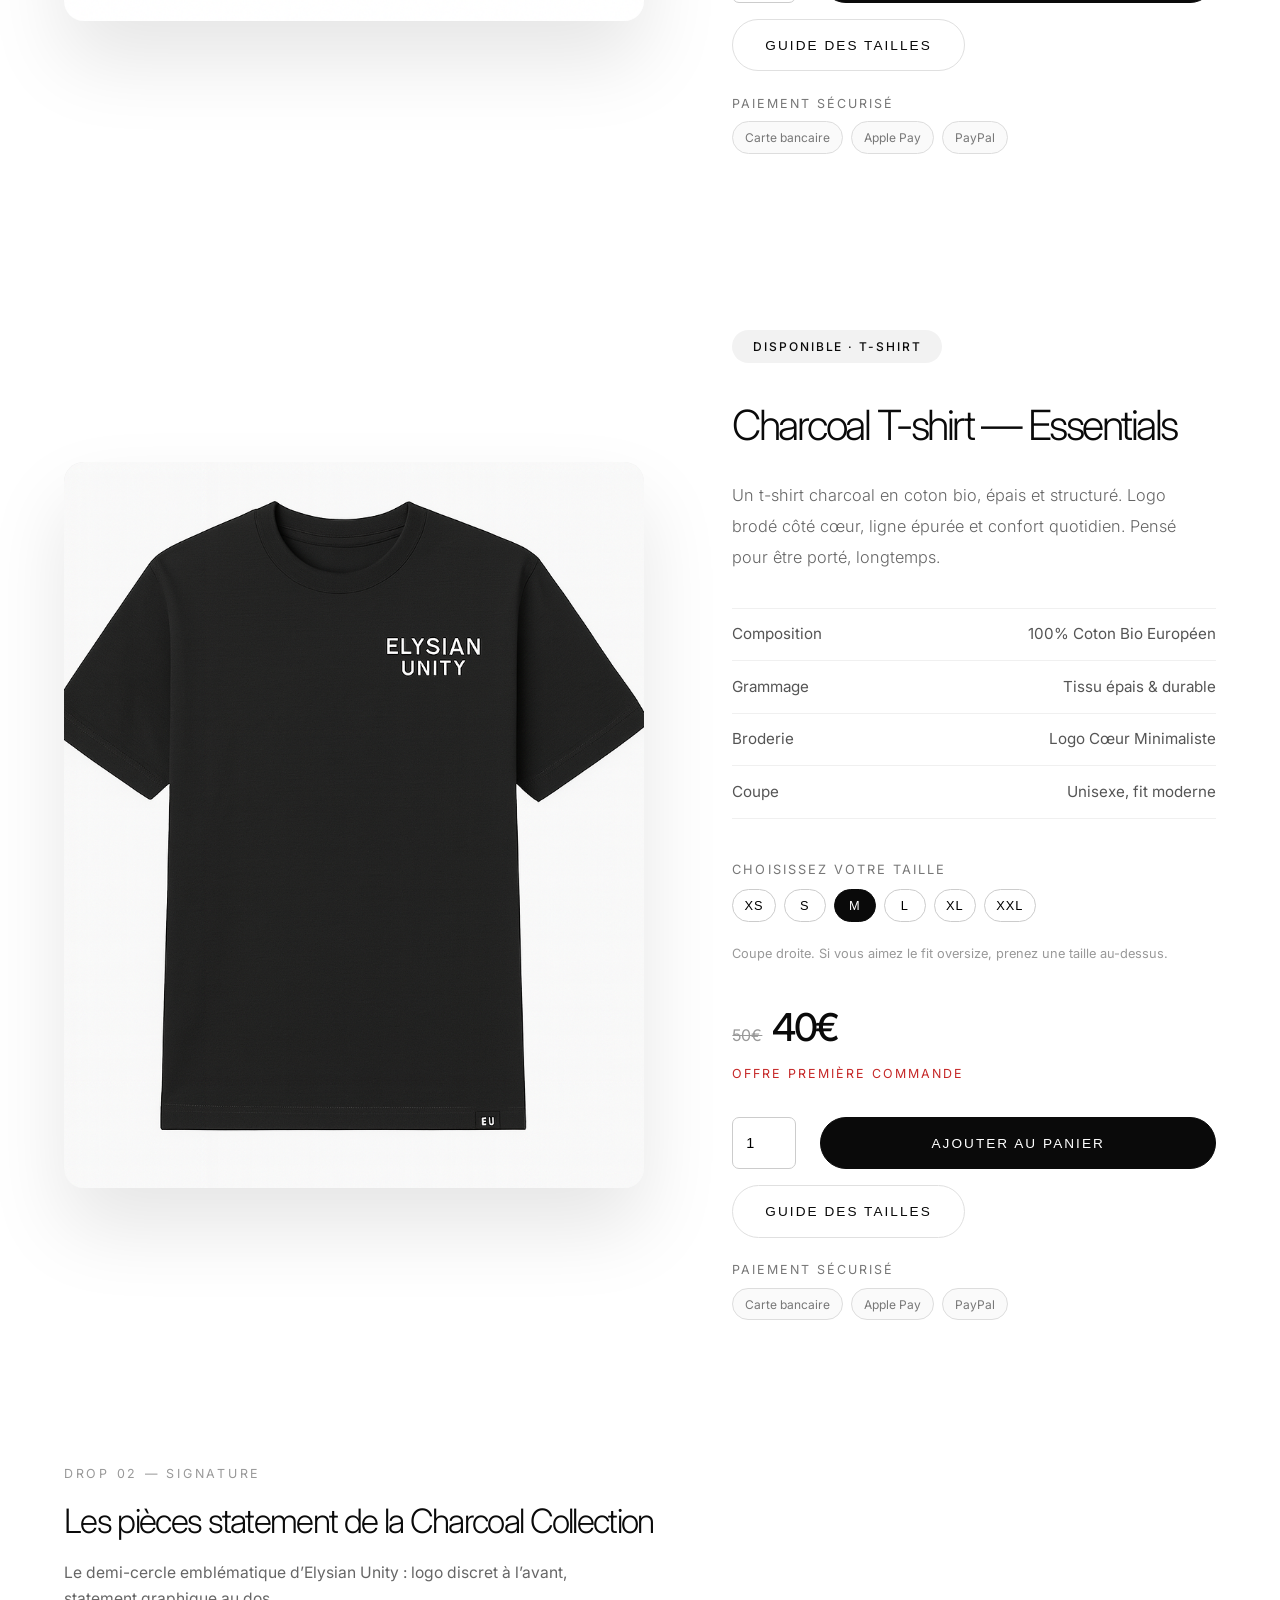
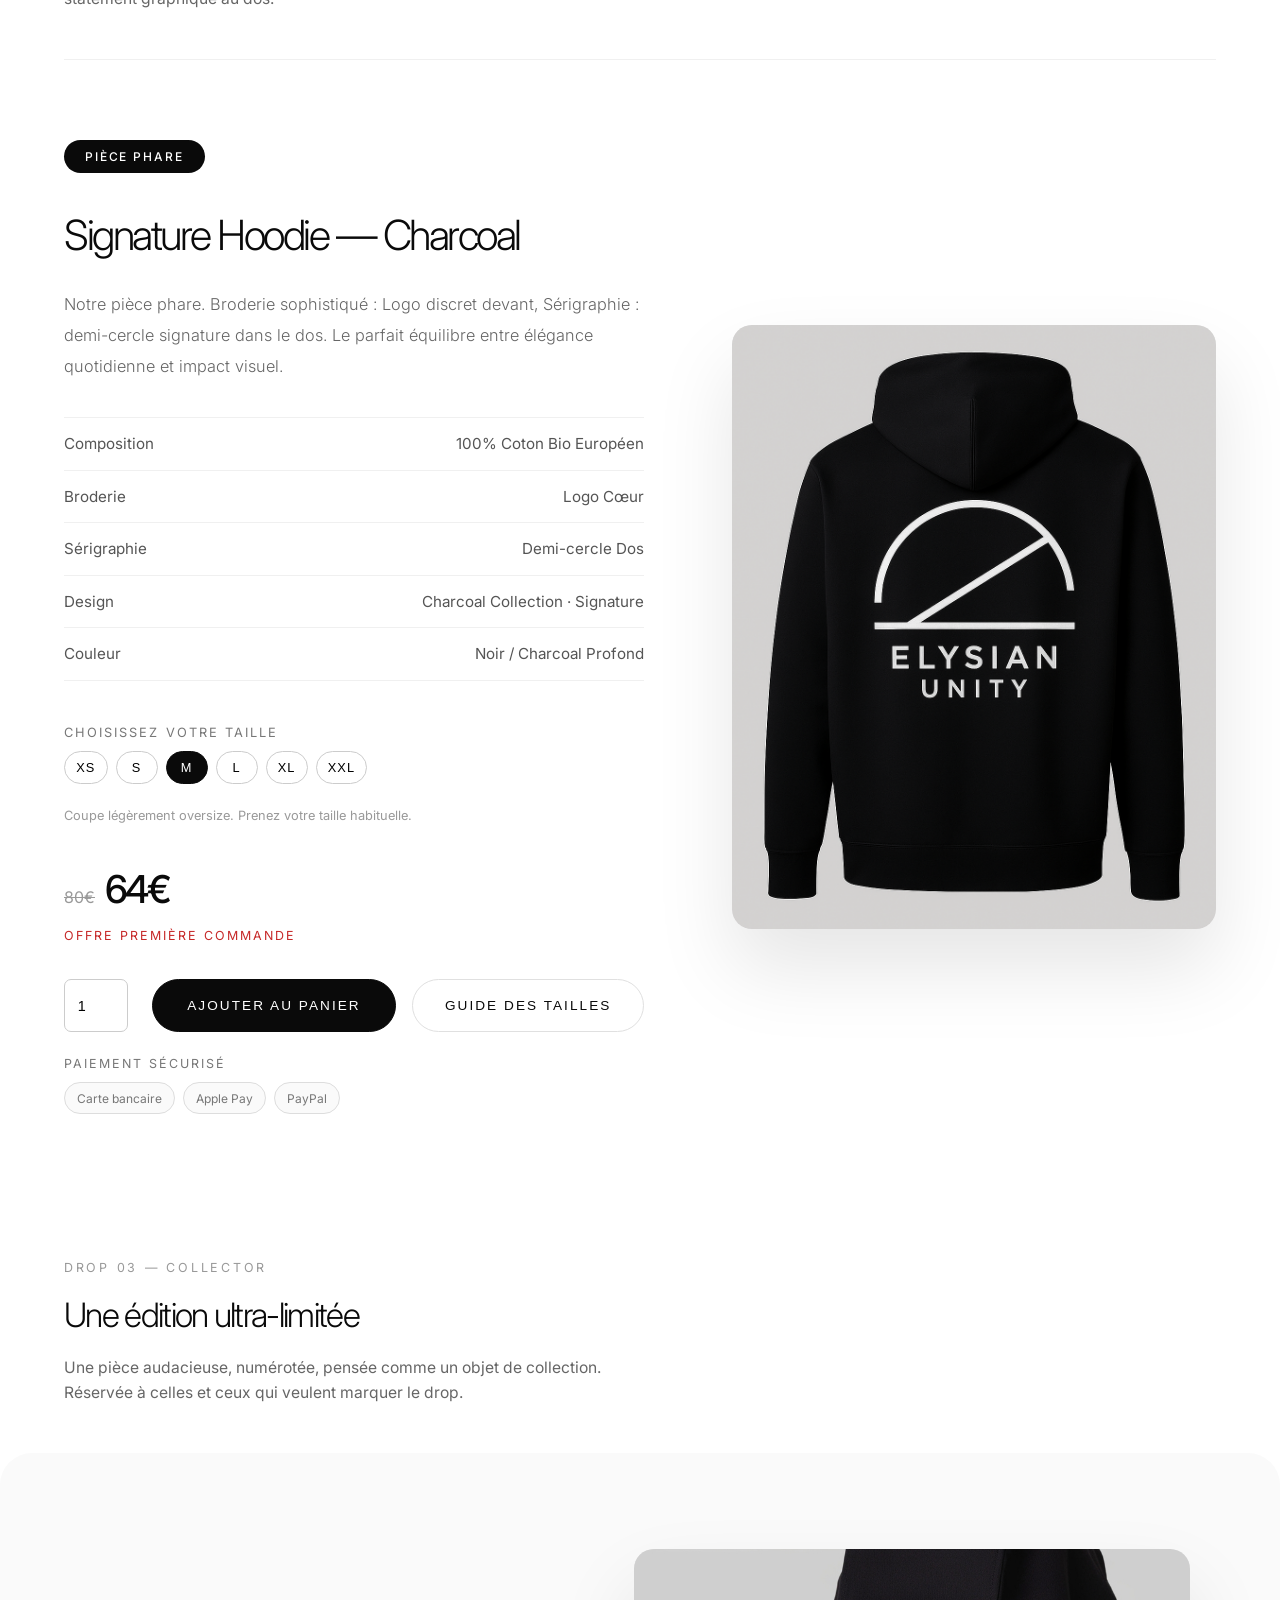
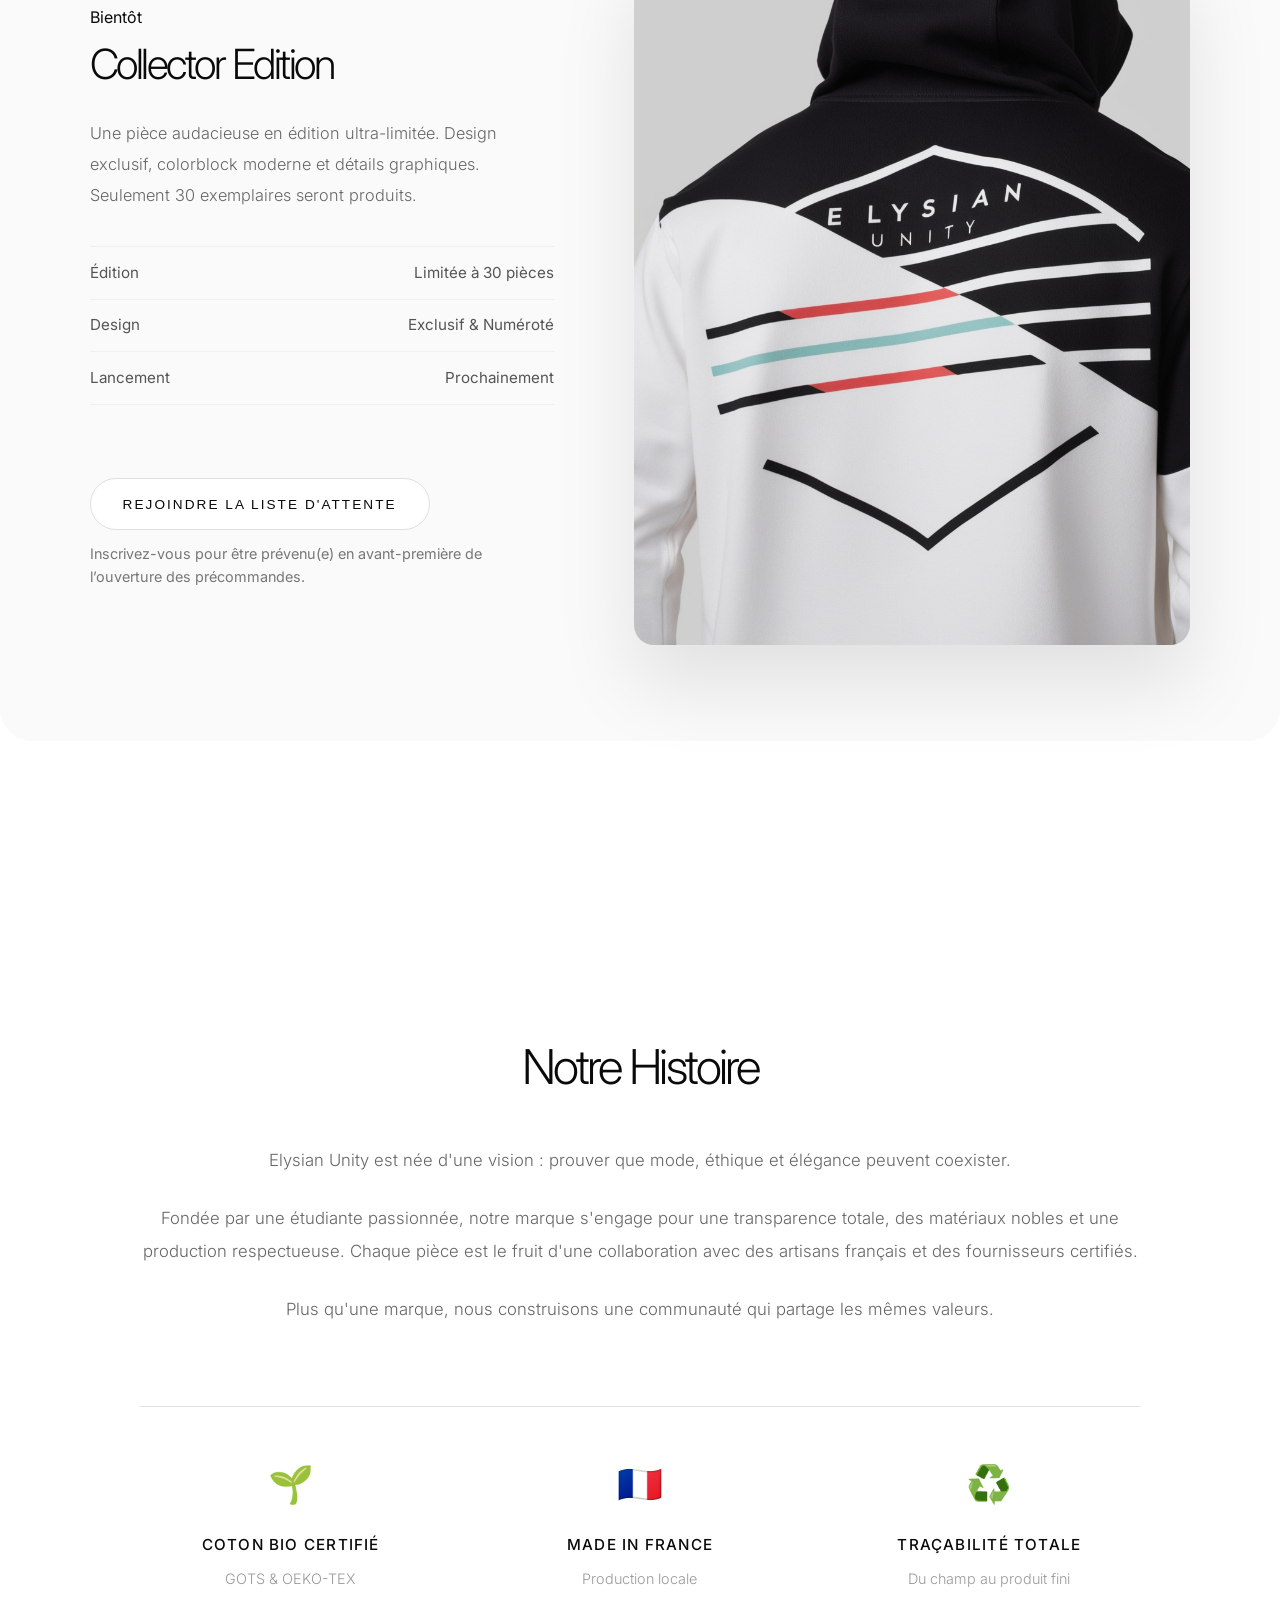
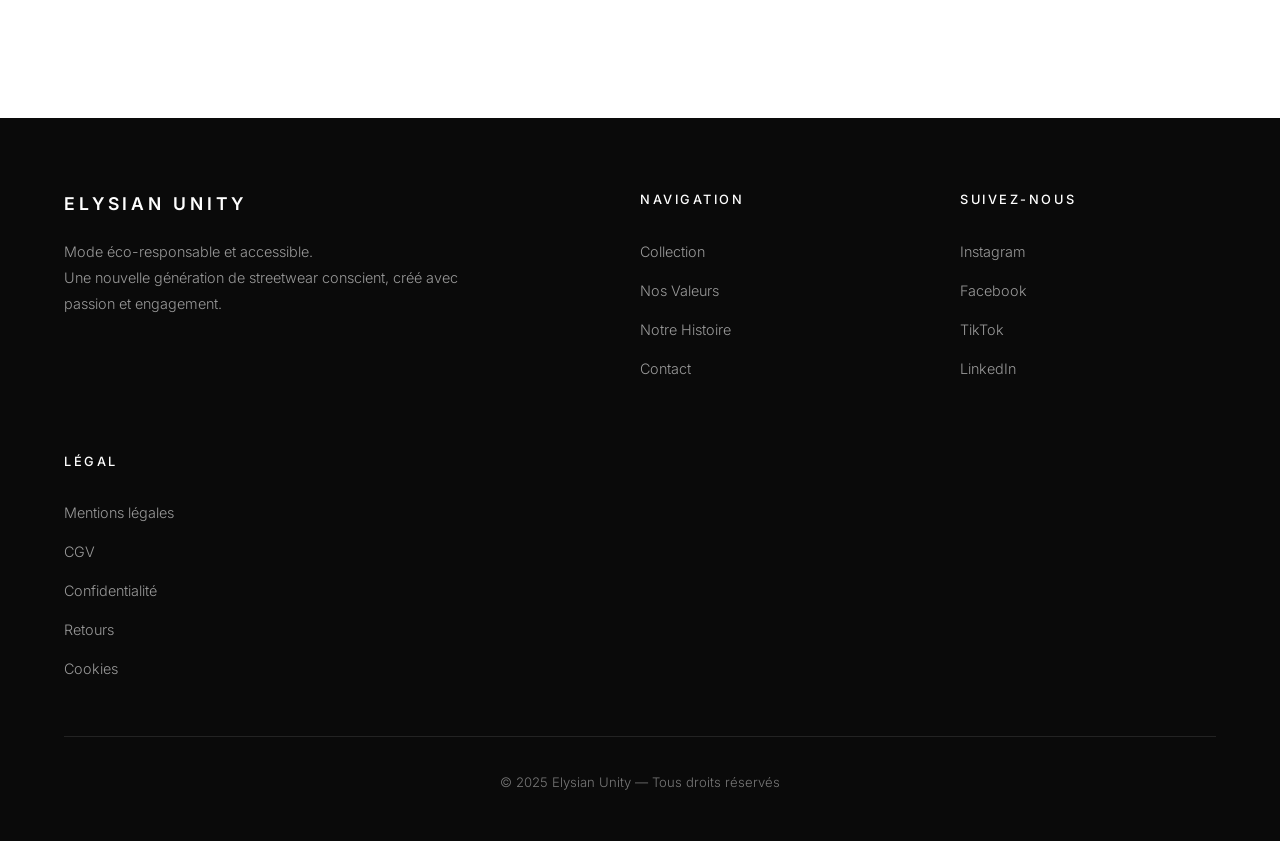
==== commit 427178dd: "fix: update product image paths and add new product images" ====
--- a/index.html
+++ b/index.html
@@ -97,7 +97,7 @@
             <!-- Hoodie Essentials -->
             <div class="product-hero">
                 <div class="product-image-large">
-                    <img src="/public/charcoal_hoodie.png" alt="Hoodie Charcoal Edition Elysian Unity">
+                    <img src="/public/products/charcoal_hoodie.png" alt="Hoodie Charcoal Edition Elysian Unity">
                 </div>
                 <div class="product-details">
                     <span class="product-tag">Disponible · Hoodie</span>
@@ -141,7 +141,7 @@
                             data-id="hoodie-essentials" 
                             data-name="Hoodie Essentials"
                             data-price="52"
-                            data-image="/public/charcoal_hoodie.png">
+                            data-image="/public/products/charcoal_hoodie.png">
                             Ajouter au panier
                         </button>
 
@@ -161,7 +161,7 @@
             <!-- T-shirt Essentials -->
             <div class="product-hero" style="margin-top: 3rem;">
                 <div class="product-image-large">
-                    <img src="/public/charcoal_tshirt.png" alt="T-shirt Charcoal Edition Elysian Unity">
+                    <img src="/public/products/charcoal_tshirt.png" alt="T-shirt Charcoal Edition Elysian Unity">
                 </div>
                 <div class="product-details">
                     <span class="product-tag">Disponible · T-shirt</span>
@@ -205,7 +205,7 @@
                             data-id="tshirt-essentials" 
                             data-name="T-shirt Essentials"
                             data-price="40"
-                            data-image="/public/charcoal_tshirt.png">
+                            data-image="/public/products/charcoal_tshirt.png">
                             Ajouter au panier
                         </button>
 
@@ -277,7 +277,7 @@
                             data-id="hoodie-signature"
                             data-name="Signature Hoodie"
                             data-price="60"
-                            data-image="/public/charcoal edition drop 2.png">
+                            data-image="/public/products/charcoal edition drop 2.png">
                     
                             Ajouter au panier
                         </button>
@@ -294,7 +294,7 @@
                     </div>
                 </div>
                 <div class="product-image-large">
-                    <img src="/public/charcoal edition drop 2.png" alt="Signature Hoodie Charcoal Edition Elysian Unity">
+                    <img src="/public/products/charcoal edition drop 2.png" alt="Signature Hoodie Charcoal Edition Elysian Unity">
                 </div>
             </div>
 
@@ -332,7 +332,7 @@
 
                 </div>
                 <div class="product-image-large">
-                    <img src="/public/limited_edition.jpg" alt="Collector Edition Charcoal Elysian Unity">
+                    <img src="/public/products/limited_edition.jpg" alt="Collector Edition Charcoal Elysian Unity">
                 </div>
             </div>
         </div>
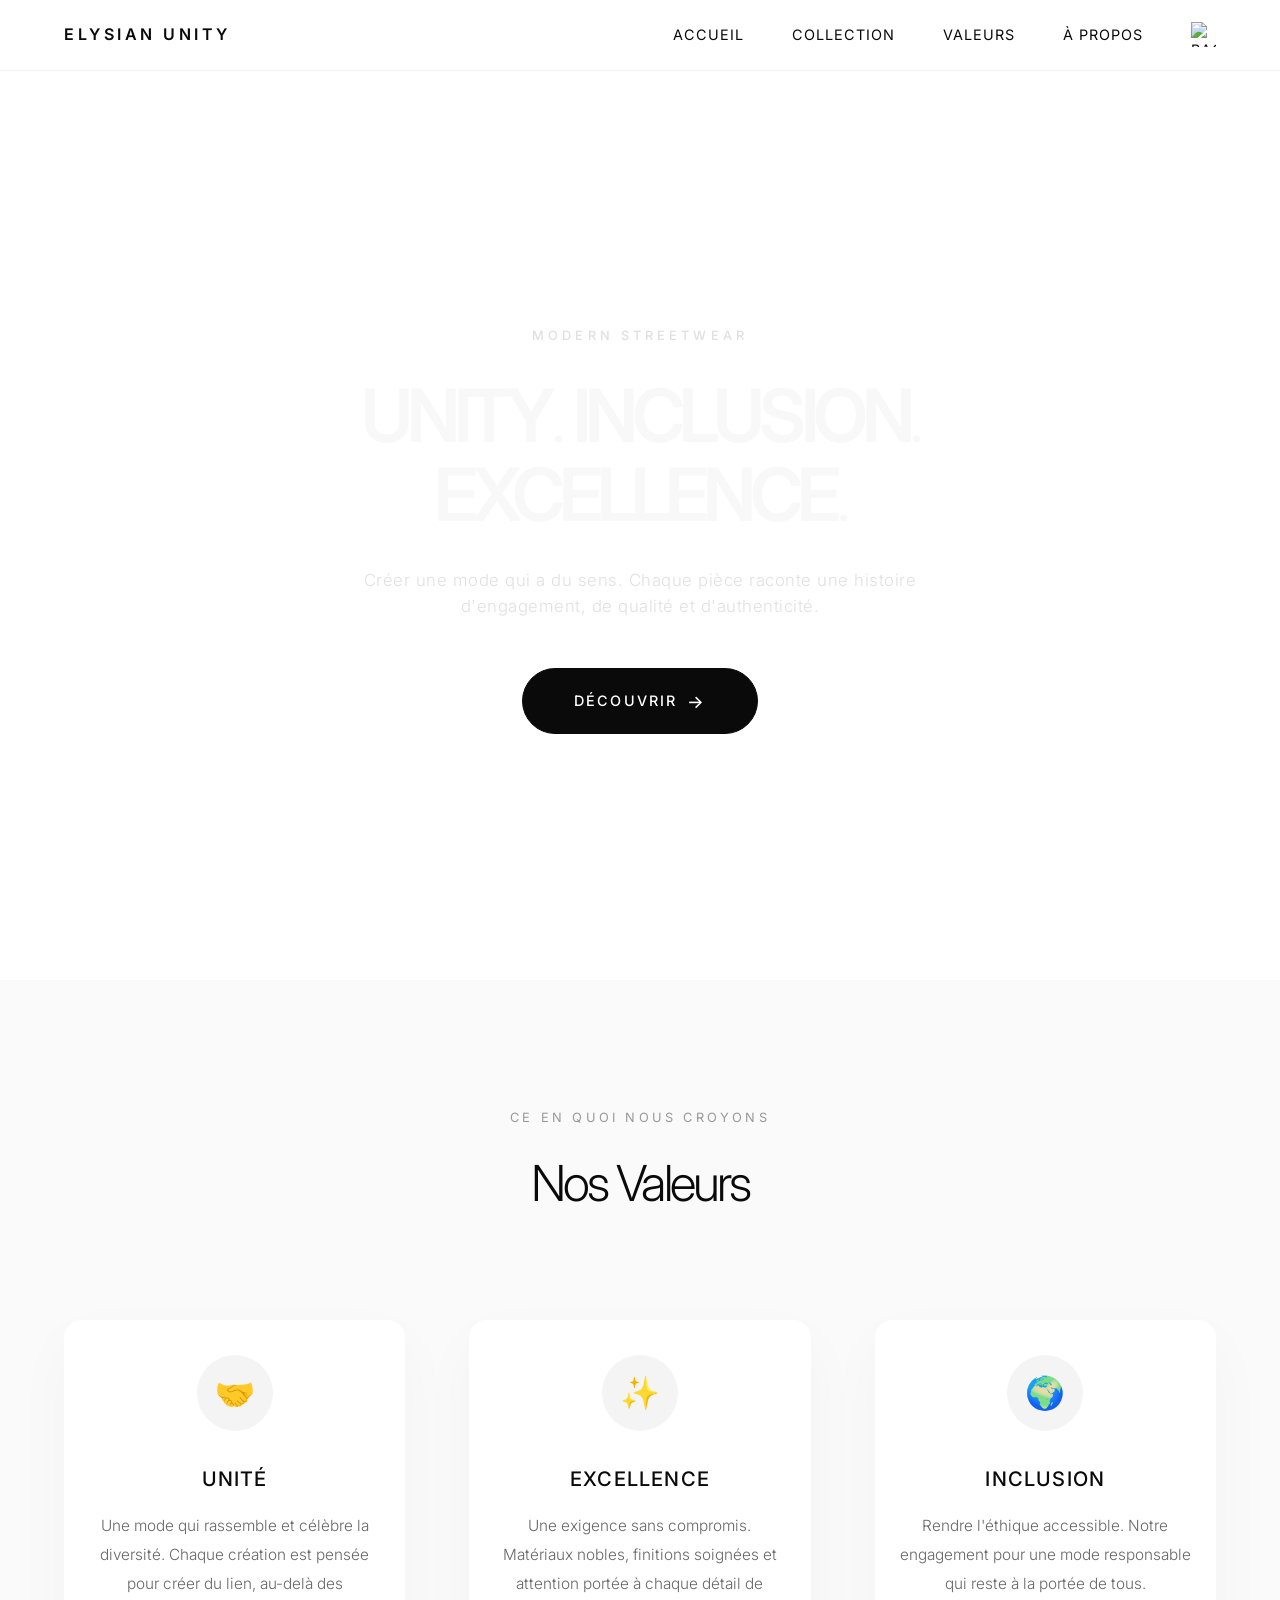
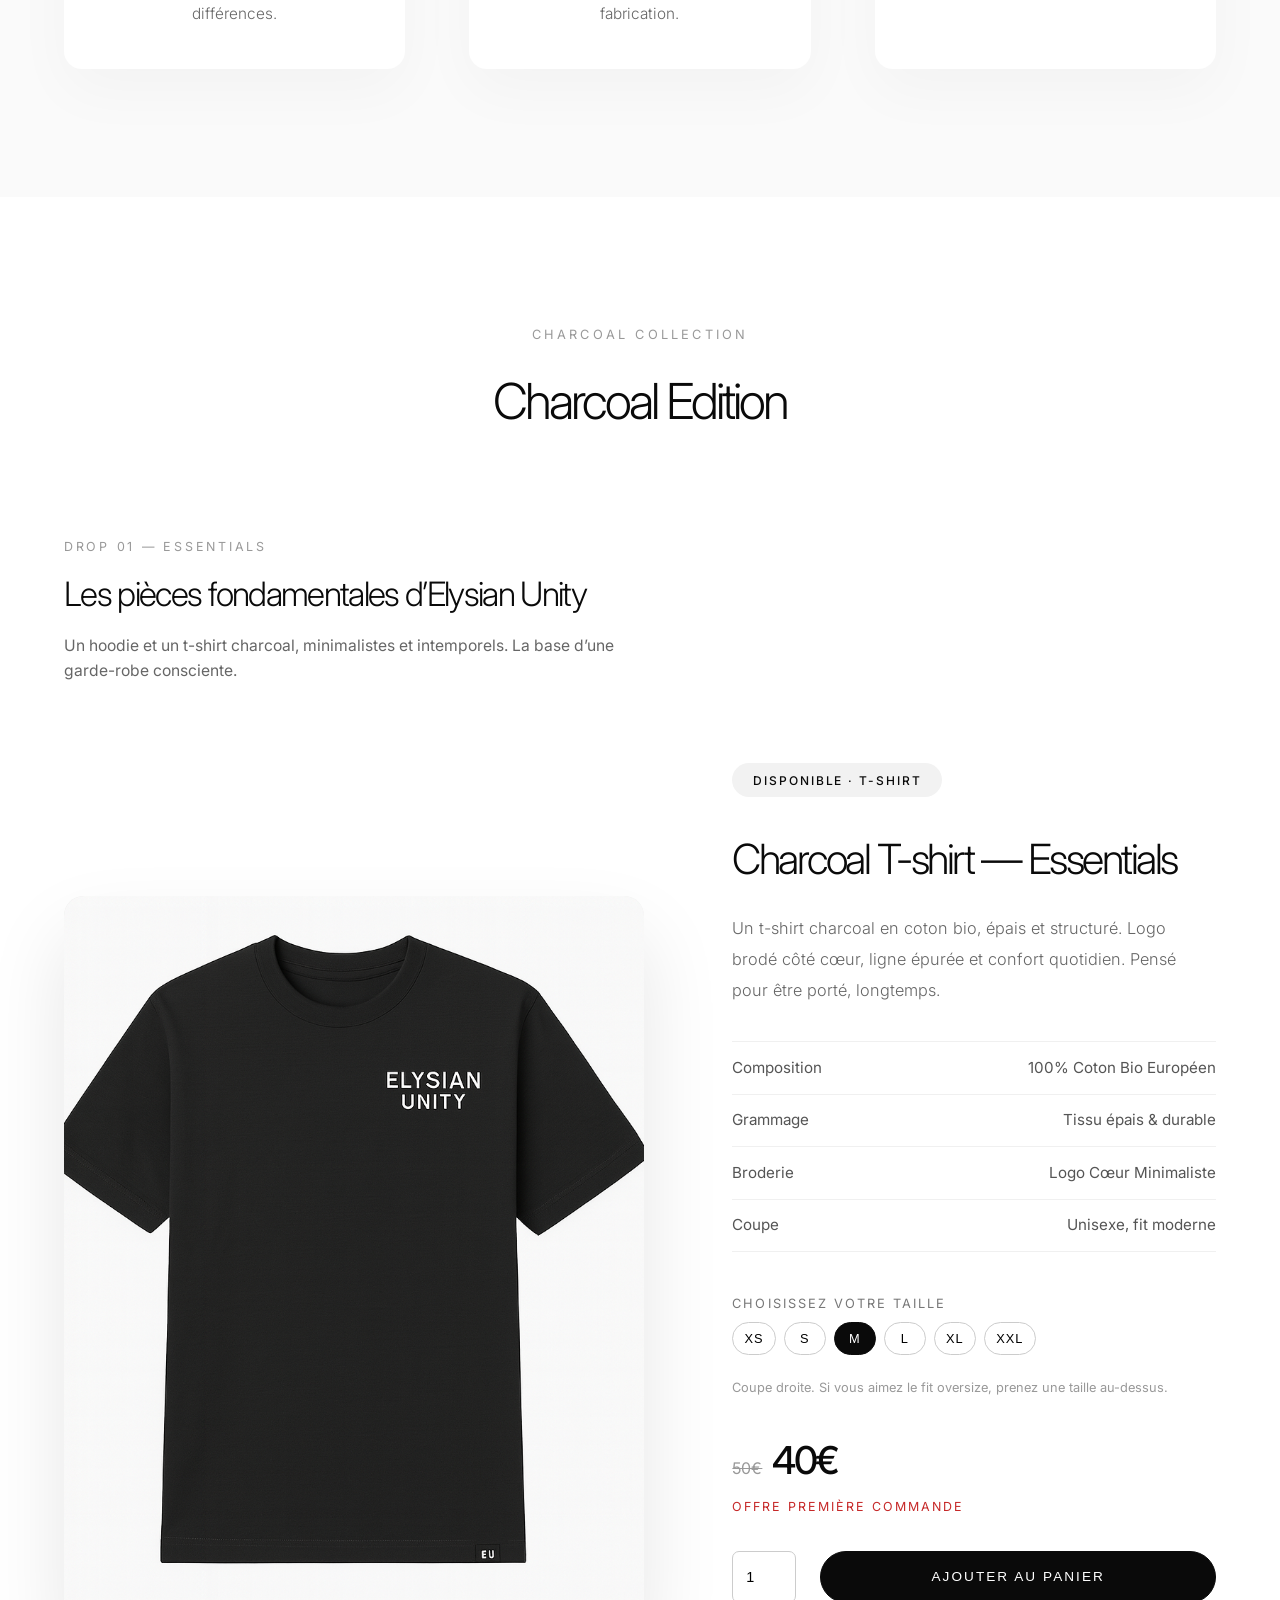
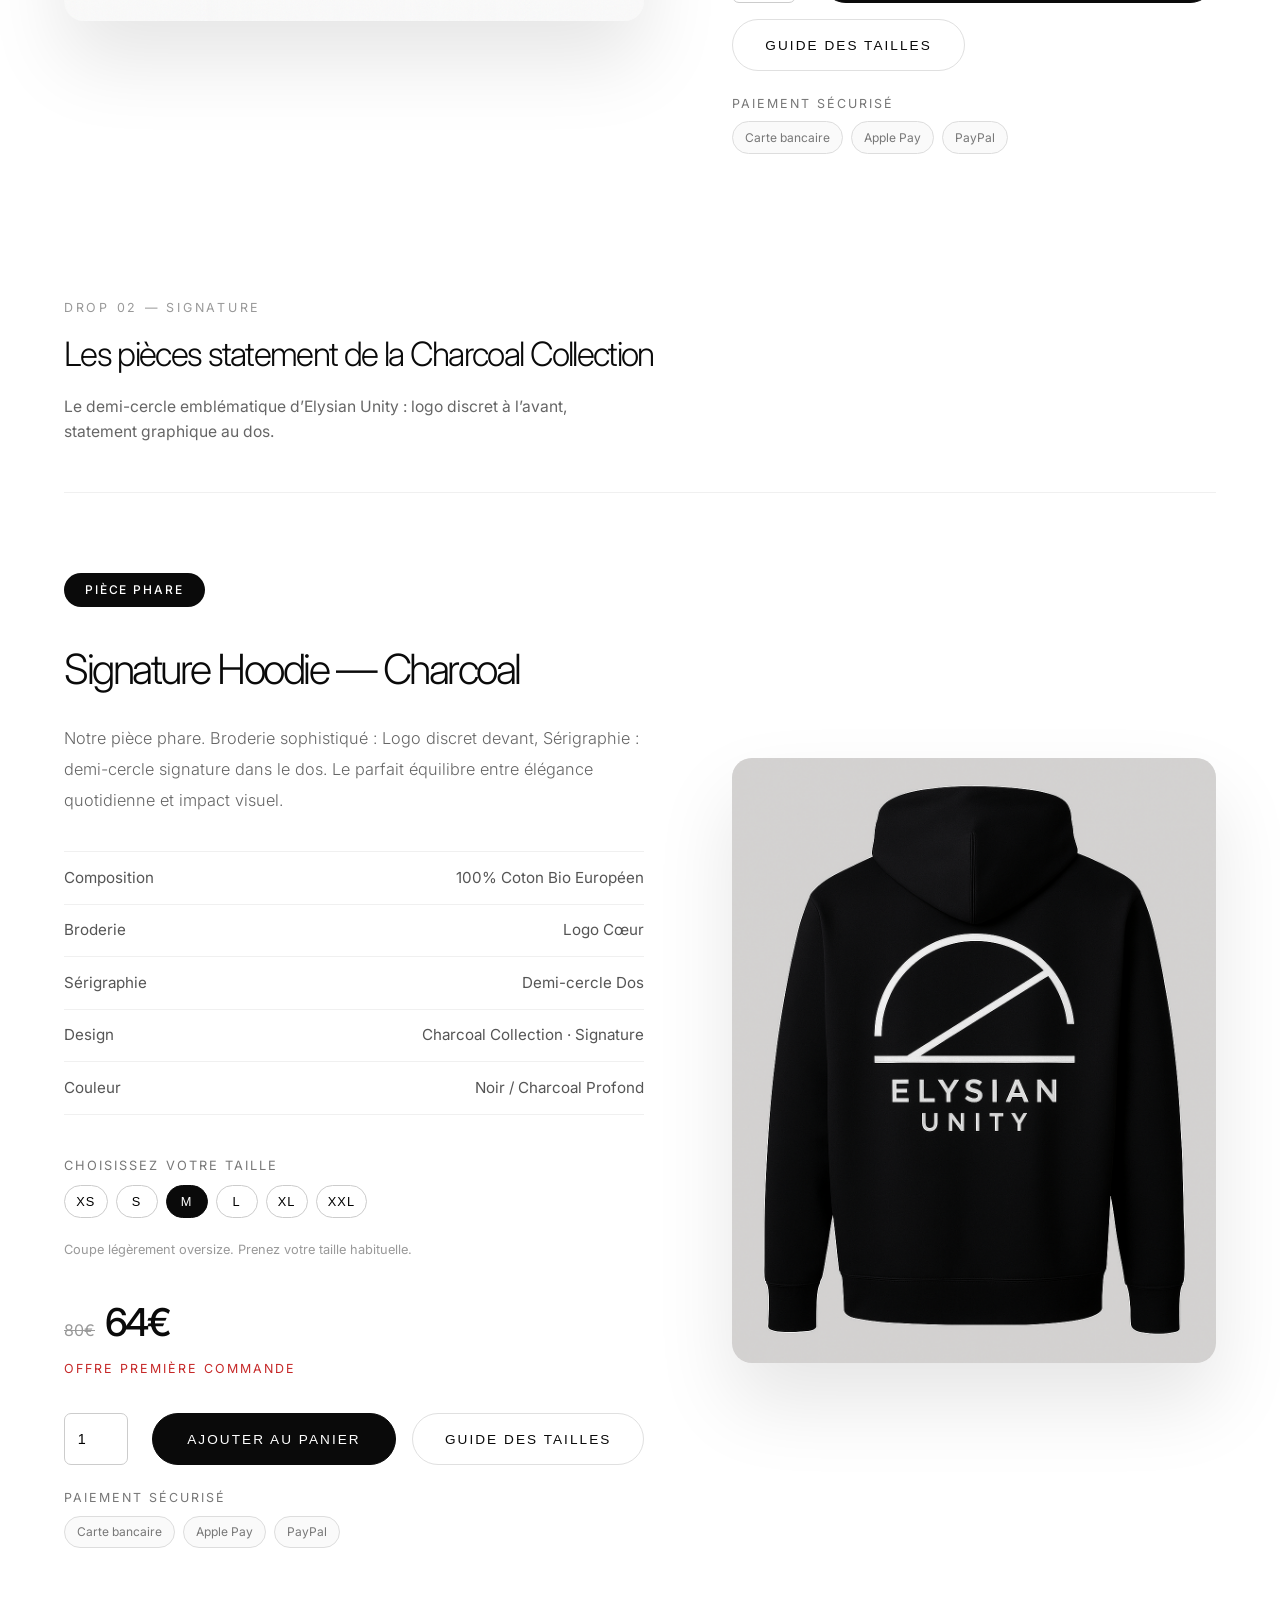
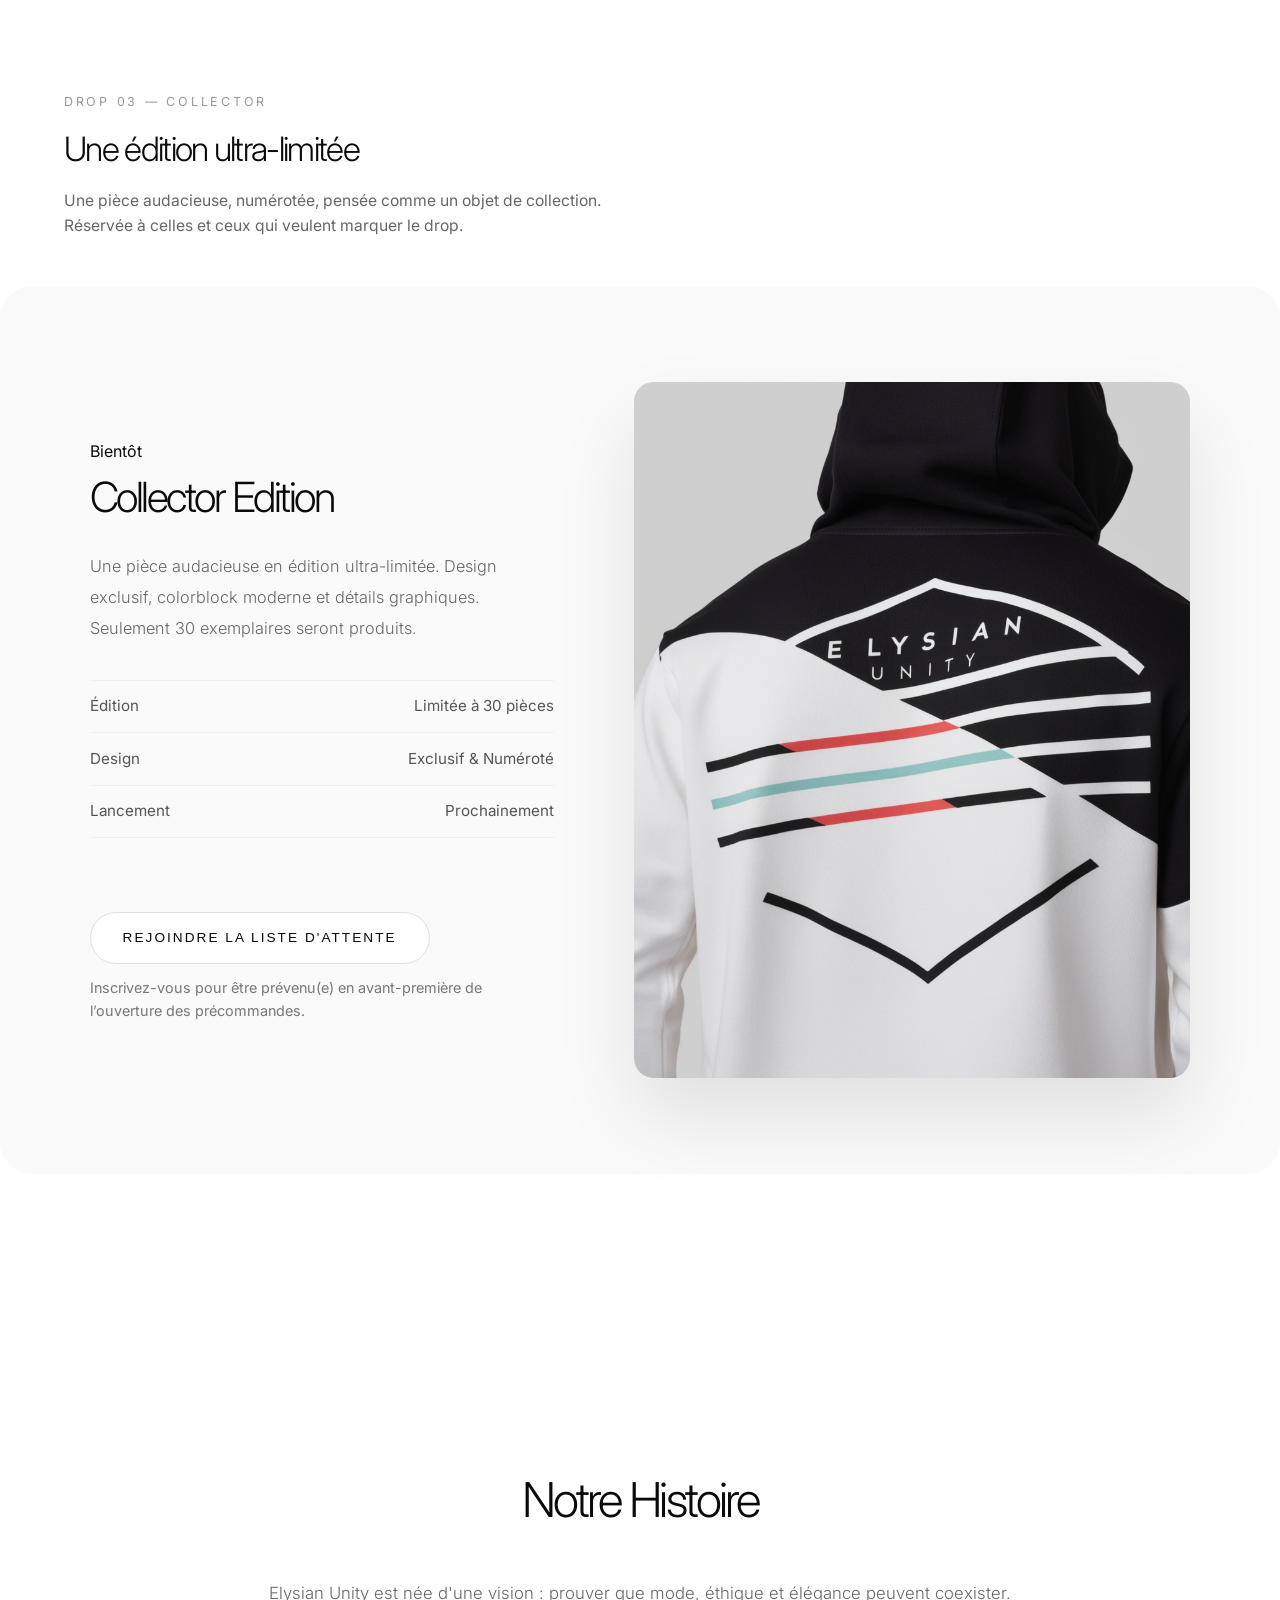
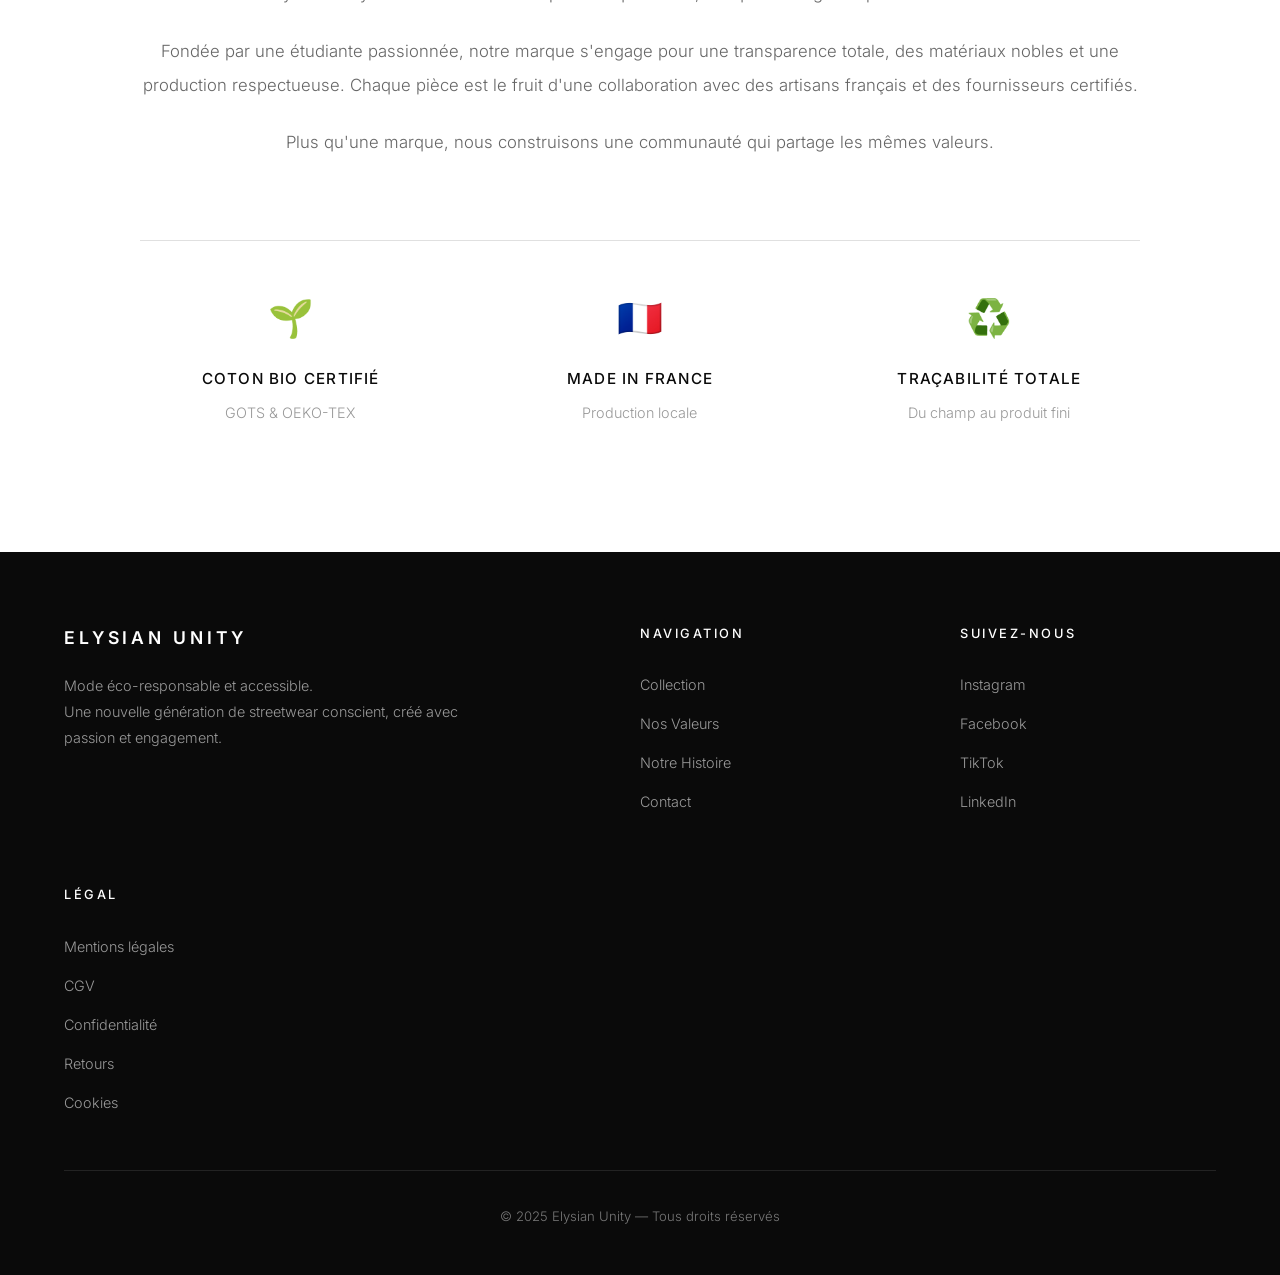
==== commit 780aba6f: "fix: remove outdated hoodie product details from the index page" ====
--- a/index.html
+++ b/index.html
@@ -6,7 +6,7 @@
     <title>Elysian Unity - Official Website</title>
     <link href="https://fonts.googleapis.com/css2?family=Inter:wght@300;400;500;600;700&display=swap" rel="stylesheet">
     <link rel="stylesheet" href="globals.css">
-    <link rel="icon" type="image/png" href="/public/favicon.png">
+    <link rel="icon" type="image/png" href="public/favicon.png">
 </head>
 <body>
     <header>
@@ -25,7 +25,7 @@
                     <li><a href="#about">À Propos</a></li>
                     <li>
                         <a href="./cart/checkout.html" class="cart-link">
-                            <img src="/public/bag.png" alt="bag" width="25" height="25">
+                            <img src="public/bag.png" alt="bag" width="25" height="25">
                             <span id="cart-counter"></span>
                         </a>
                     </li>
@@ -94,74 +94,10 @@
                 </p>
             </div>
 
-            <!-- Hoodie Essentials -->
-            <div class="product-hero">
-                <div class="product-image-large">
-                    <img src="/public/products/charcoal_hoodie.png" alt="Hoodie Charcoal Edition Elysian Unity">
-                </div>
-                <div class="product-details">
-                    <span class="product-tag">Disponible · Hoodie</span>
-                    <h2>Charcoal Hoodie — Essentials</h2>
-                    <p class="product-description">
-                        Un hoodie intemporel en coton bio premium. Broderie cœur minimaliste, coupe contemporaine et confort absolu. La pièce essentielle d'une garde-robe consciente.
-                    </p>
-                    <ul class="product-features">
-                        <li><span>Composition</span> <span>100% Coton Bio Européen</span></li>
-                        <li><span>Broderie</span> <span>Logo Cœur Premium</span></li>
-                        <li><span>Fabrication</span> <span>Traçable & Éthique</span></li>
-                        <li><span>Couleur</span> <span>Charcoal Profond</span></li>
-                    </ul>
-
-                    <div class="product-meta" data-product="hoodie-essentials">
-                        <div class="size-label">Choisissez votre taille</div>
-                        <div class="size-options">
-                            <button class="size-option">XS</button>
-                            <button class="size-option">S</button>
-                            <button class="size-option active">M</button>
-                            <button class="size-option">L</button>
-                            <button class="size-option">XL</button>
-                            <button class="size-option">XXL</button>
-                        </div>
-                        <div class="size-helper">Coupe unisexe. Si vous hésitez entre deux tailles, prenez la taille au-dessus.</div>
-                    </div>
-
-                        <div class="product-pricing">
-                    <div class="price-main">
-                        <span class="price-old">70€</span>
-                        <span class="price-new">56€</span>
-                    </div>
-                    <div class="price-student">
-                        <div class="price-student-label">Offre première commande</div>
-                    </div>
-                </div>
-
-                    <div class="product-cta">
-                        <input class="qty-input" type="number" min="1" value="1" aria-label="Quantité">
-                        <button class="btn-primary add-to-cart" 
-                            data-id="hoodie-essentials" 
-                            data-name="Hoodie Essentials"
-                            data-price="52"
-                            data-image="/public/products/charcoal_hoodie.png">
-                            Ajouter au panier
-                        </button>
-
-                        <button class="btn-secondary size-guide-btn" data-product="hoodie">Guide des tailles</button>
-                    </div>
-                    <div class="payment-methods">
-                        <div class="payment-title">Paiement sécurisé</div>
-                        <div class="payment-pills">
-                            <div class="payment-pill">Carte bancaire</div>
-                            <div class="payment-pill">Apple Pay</div>
-                            <div class="payment-pill">PayPal</div>
-                        </div>
-                    </div>
-                </div>
-            </div>
-
             <!-- T-shirt Essentials -->
             <div class="product-hero" style="margin-top: 3rem;">
                 <div class="product-image-large">
-                    <img src="/public/products/charcoal_tshirt.png" alt="T-shirt Charcoal Edition Elysian Unity">
+                    <img src="public/products/charcoal_tshirt.png" alt="T-shirt Charcoal Edition Elysian Unity">
                 </div>
                 <div class="product-details">
                     <span class="product-tag">Disponible · T-shirt</span>
@@ -205,7 +141,7 @@
                             data-id="tshirt-essentials" 
                             data-name="T-shirt Essentials"
                             data-price="40"
-                            data-image="/public/products/charcoal_tshirt.png">
+                            data-image="public/products/charcoal_tshirt.png">
                             Ajouter au panier
                         </button>
 
@@ -277,7 +213,7 @@
                             data-id="hoodie-signature"
                             data-name="Signature Hoodie"
                             data-price="60"
-                            data-image="/public/products/charcoal edition drop 2.png">
+                            data-image="public/products/charcoal edition drop 2.png">
                     
                             Ajouter au panier
                         </button>
@@ -294,7 +230,7 @@
                     </div>
                 </div>
                 <div class="product-image-large">
-                    <img src="/public/products/charcoal edition drop 2.png" alt="Signature Hoodie Charcoal Edition Elysian Unity">
+                    <img src="public/products/charcoal edition drop 2.png" alt="Signature Hoodie Charcoal Edition Elysian Unity">
                 </div>
             </div>
 
@@ -332,7 +268,7 @@
 
                 </div>
                 <div class="product-image-large">
-                    <img src="/public/products/limited_edition.jpg" alt="Collector Edition Charcoal Elysian Unity">
+                    <img src="public/products/limited_edition.jpg" alt="Collector Edition Charcoal Elysian Unity">
                 </div>
             </div>
         </div>
@@ -489,11 +425,11 @@
         <div class="footer-links">
             <h4>Légal</h4>
             <ul>
-                <li><a href="/legal/mentions-legales.html">Mentions légales</a></li>
-                <li><a href="/legal/cgv.html">CGV</a></li>
-                <li><a href="/legal/confidentialite.html">Confidentialité</a></li>
-                <li><a href="/legal/retours.html">Retours</a></li>
-                <li><a href="/legal/cookies.html">Cookies</a></li>
+                <li><a href="legal/mentions-legales.html">Mentions légales</a></li>
+                <li><a href="legal/cgv.html">CGV</a></li>
+                <li><a href="legal/confidentialite.html">Confidentialité</a></li>
+                <li><a href="legal/retours.html">Retours</a></li>
+                <li><a href="legal/cookies.html">Cookies</a></li>
             </ul>
         </div>
 
@@ -506,7 +442,7 @@
 
 
     <!-- Cart utilities: enable add-to-cart handlers and counter -->
-    <script src="/main.js"></script>
-    <script src="/cart/checkout.js"></script>
+    <script src="main.js"></script>
+    <script src="cart/checkout.js"></script>
 </body>
 </html>
